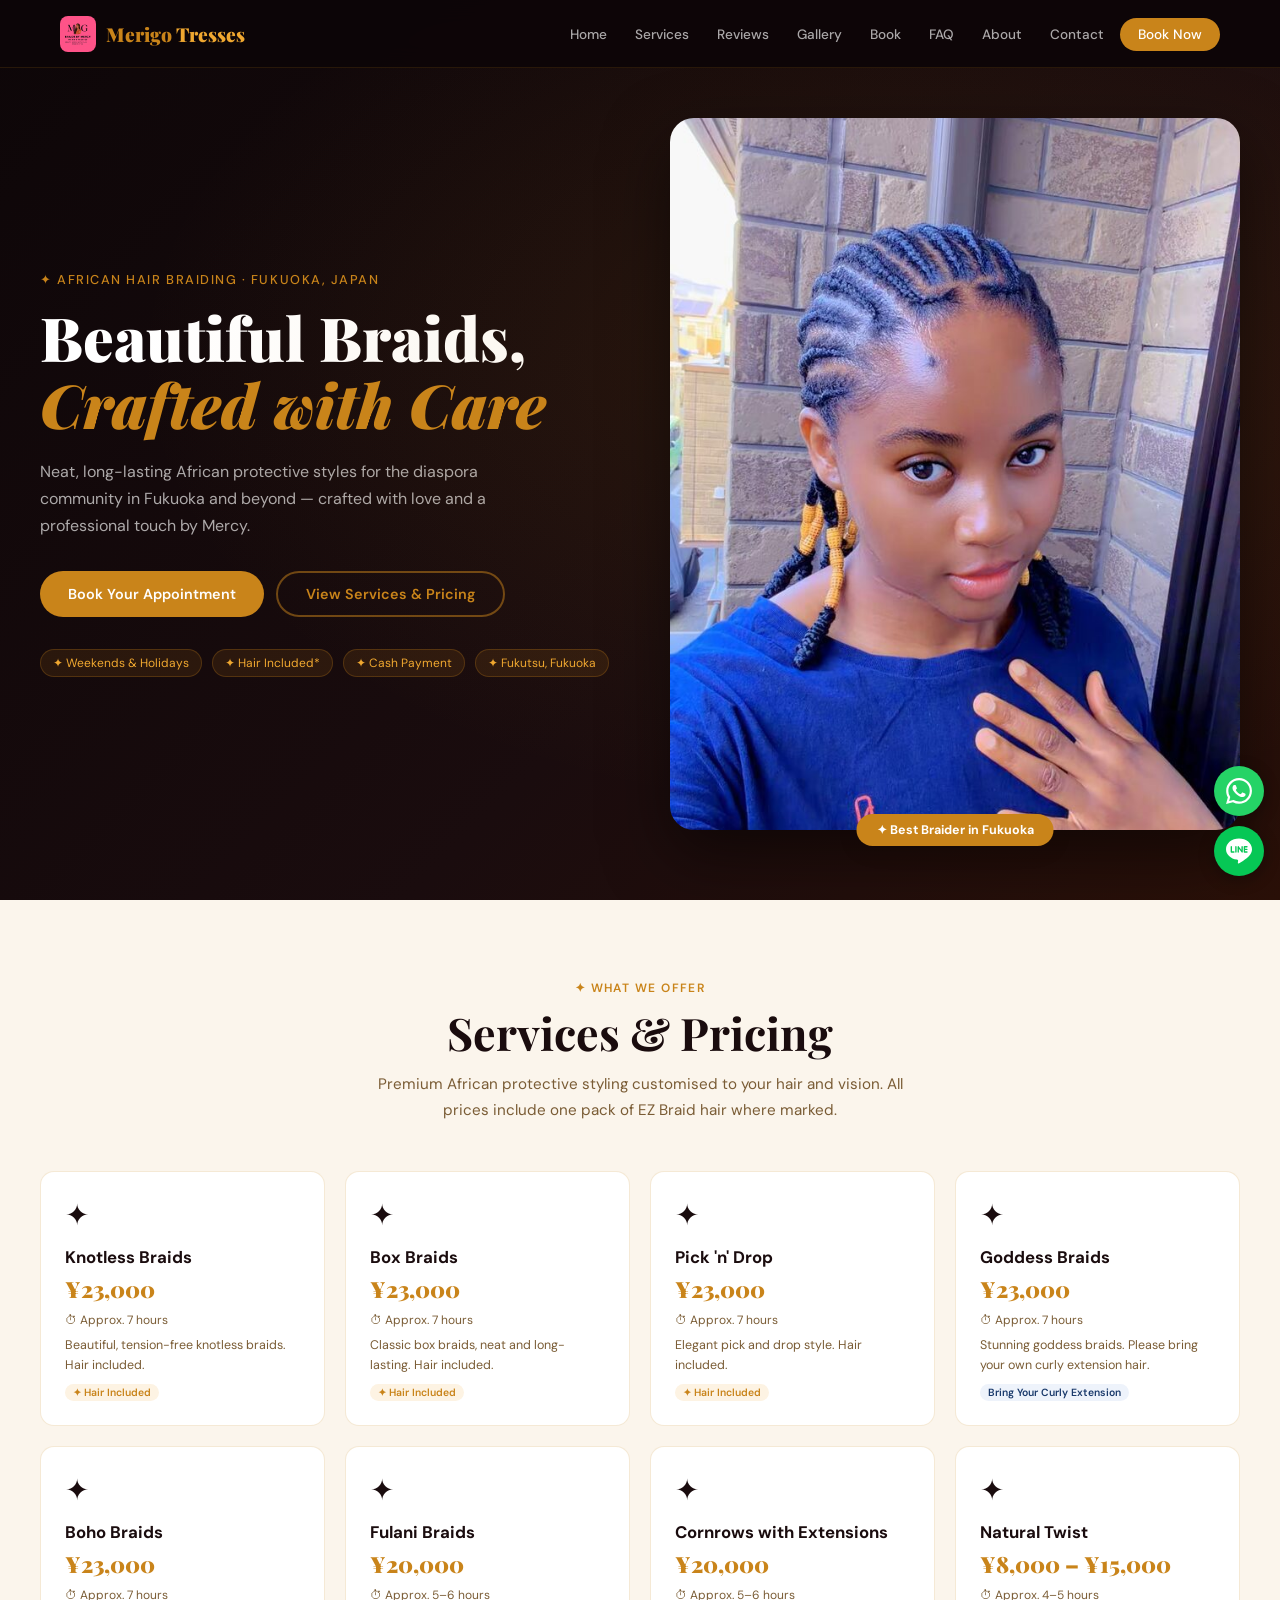
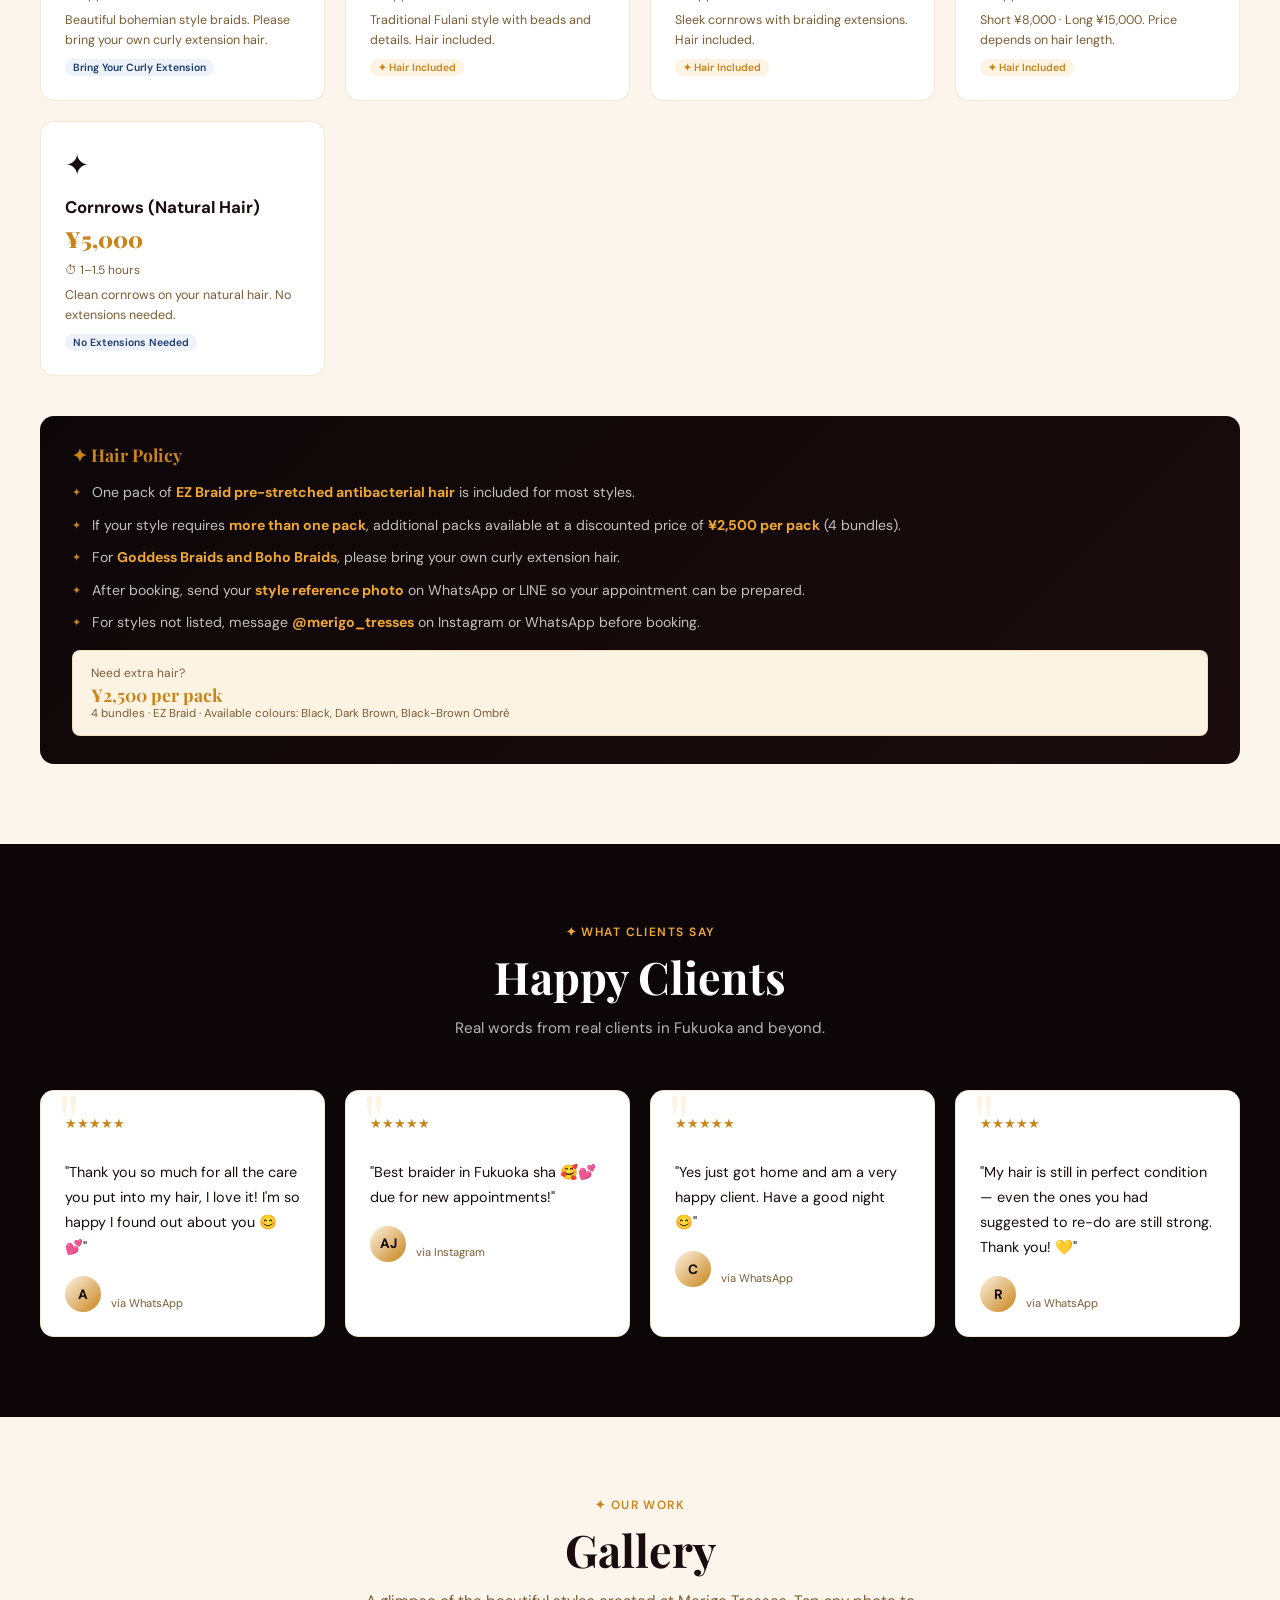
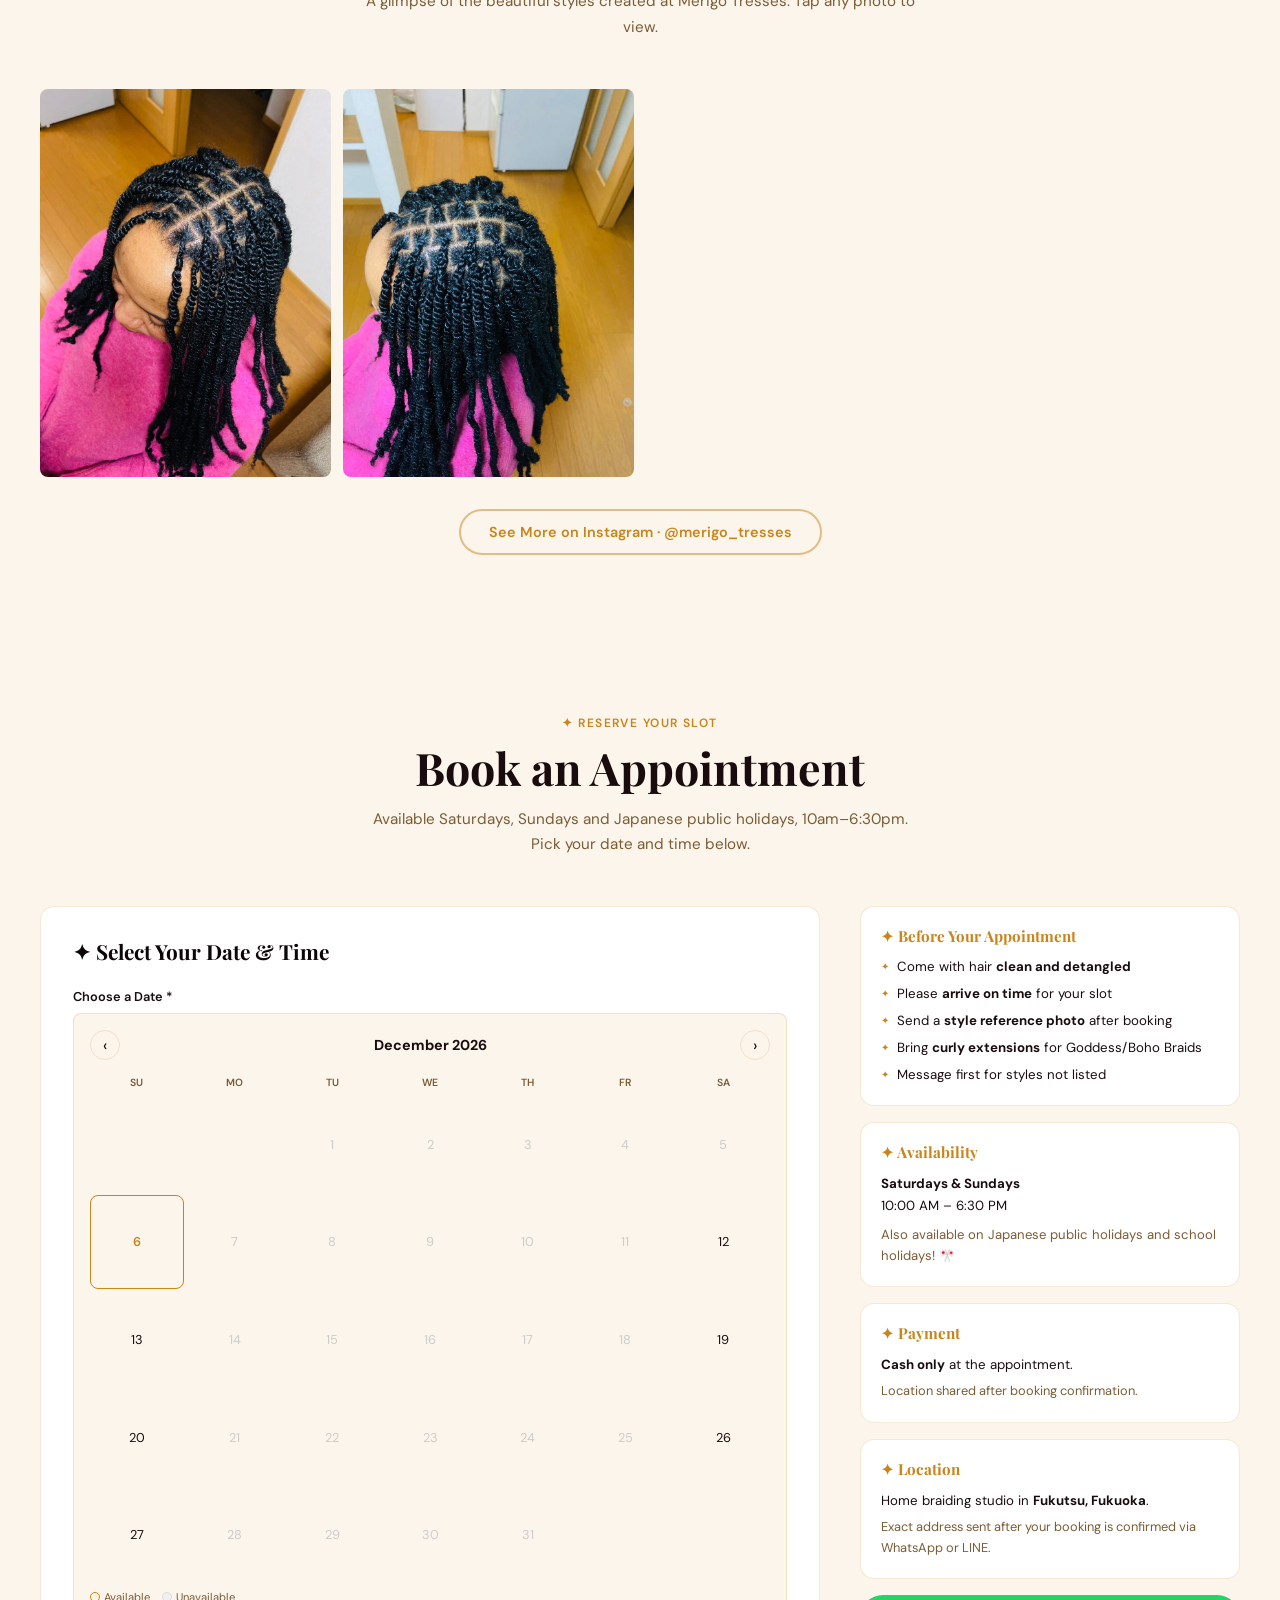
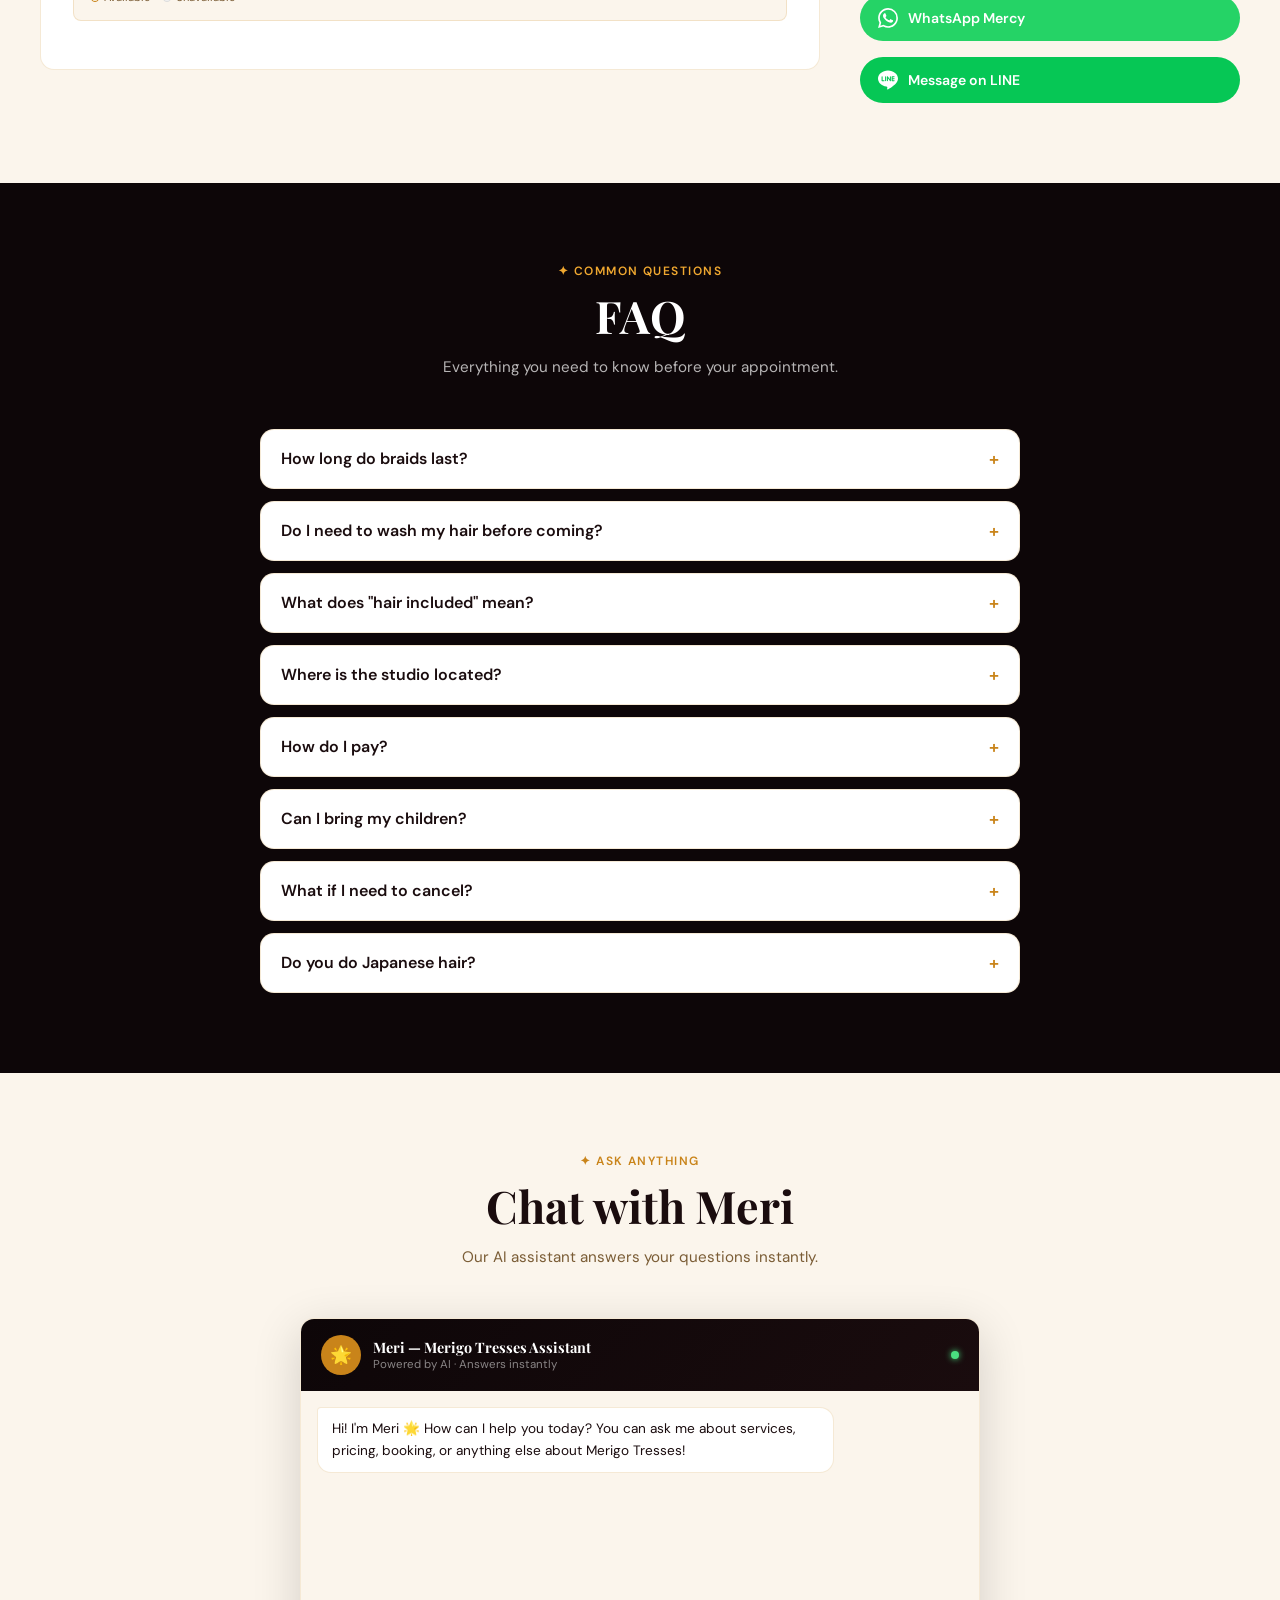
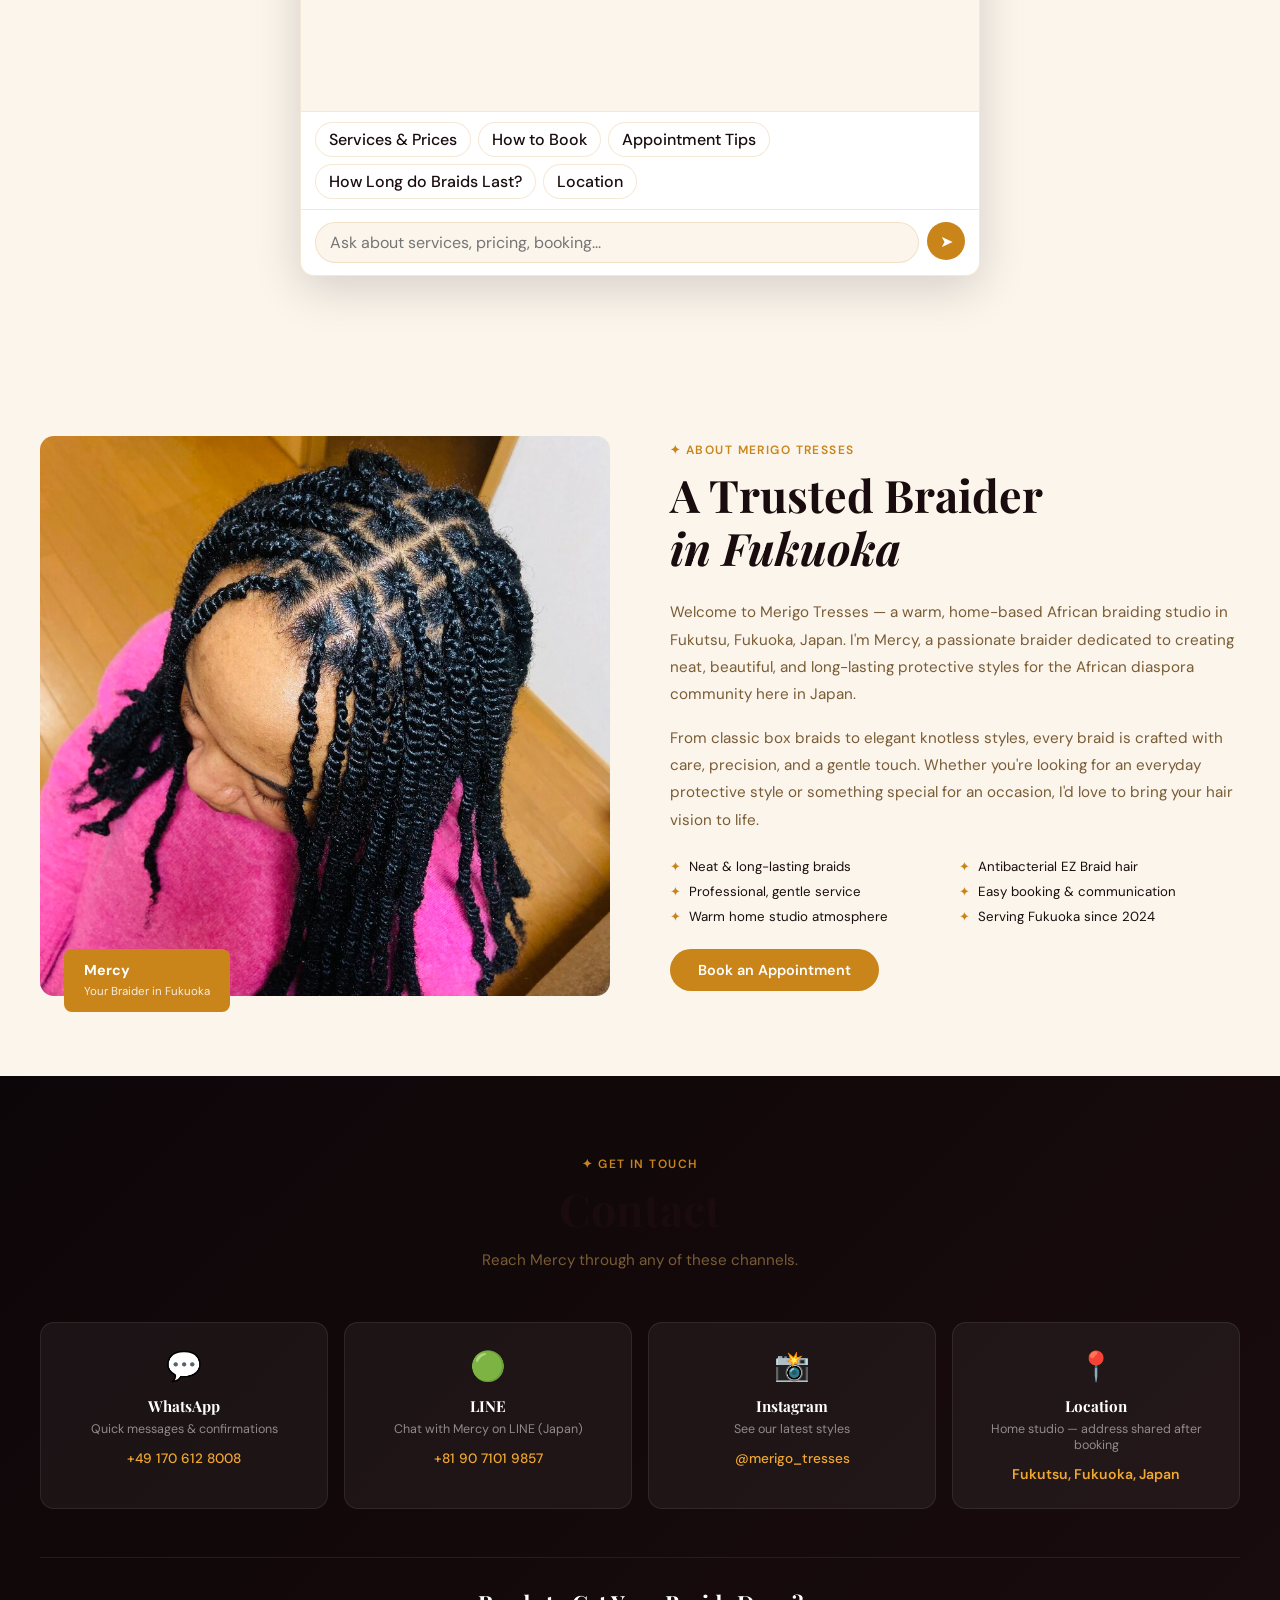
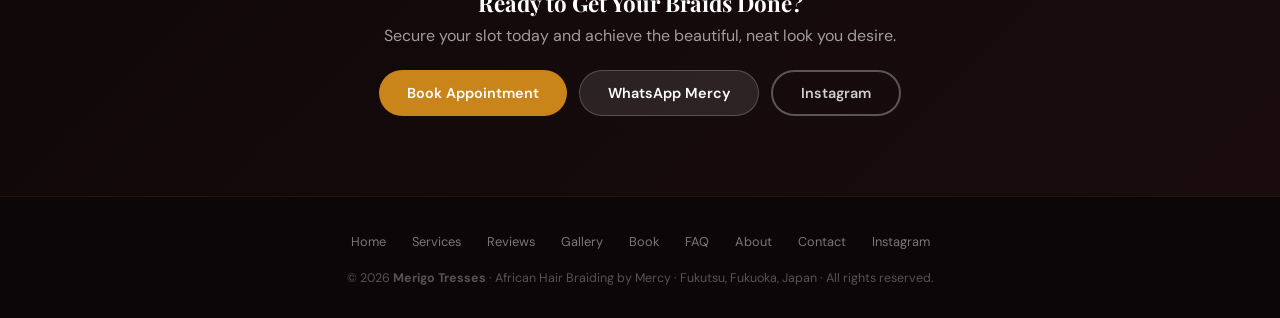
==== index.html @ 7927ff75 "Add files via upload" ====
<!DOCTYPE html>
<html lang="en">
<head>
<meta charset="UTF-8"/>
<meta name="viewport" content="width=device-width, initial-scale=1.0"/>
<title>Merigo Tresses | African Hair Braiding in Fukuoka, Japan</title>

<!-- SEO Meta Tags -->
<meta name="description" content="Professional African hair braiding in Fukuoka, Japan. Knotless braids, box braids, cornrows, Fulani braids and more by Mercy. Serving the African diaspora community in Fukuoka and Fukutsu. Book your appointment today!"/>
<meta name="keywords" content="African hair braiding Fukuoka, knotless braids Japan, box braids Fukuoka, cornrows Japan, African braider Fukuoka, hair braiding Fukuoka Japan, protective styles Japan, braids Fukutsu, African hair salon Fukuoka, Merigo Tresses"/>
<meta name="author" content="Mercy - Merigo Tresses"/>
<meta name="robots" content="index, follow"/>
<meta name="geo.region" content="JP-40"/>
<meta name="geo.placename" content="Fukuoka, Japan"/>

<!-- Open Graph -->
<meta property="og:title" content="Merigo Tresses | African Hair Braiding in Fukuoka, Japan"/>
<meta property="og:description" content="Beautiful, neat and long-lasting African braids by Mercy in Fukuoka, Japan. Knotless braids, box braids, cornrows and more. Book your slot today!"/>
<meta property="og:image" content="images/hero.jpg"/>
<meta property="og:type" content="website"/>
<meta property="og:url" content="https://merigotresses.github.io"/>
<meta property="og:locale" content="en_US"/>

<!-- Twitter Card -->
<meta name="twitter:card" content="summary_large_image"/>
<meta name="twitter:title" content="Merigo Tresses | African Hair Braiding Fukuoka"/>
<meta name="twitter:description" content="Beautiful African braids in Fukuoka, Japan. Book your appointment with Mercy!"/>

<!-- Schema.org Local Business -->
<script type="application/ld+json">
{
  "@context": "https://schema.org",
  "@type": "BeautySalon",
  "name": "Merigo Tresses",
  "description": "Professional African hair braiding studio in Fukuoka, Japan. Specialising in knotless braids, box braids, cornrows, Fulani braids and protective styles.",
  "url": "https://merigotresses.github.io",
  "telephone": "+819071019857",
  "address": {
    "@type": "PostalAddress",
    "addressLocality": "Fukutsu",
    "addressRegion": "Fukuoka",
    "addressCountry": "JP"
  },
  "geo": {
    "@type": "GeoCoordinates",
    "latitude": "33.7654",
    "longitude": "130.4911"
  },
  "openingHoursSpecification": [
    {"@type": "OpeningHoursSpecification","dayOfWeek": ["Saturday","Sunday"],"opens": "10:00","closes": "18:30"}
  ],
  "priceRange": "¥5,000 - ¥23,000",
  "currenciesAccepted": "JPY",
  "paymentAccepted": "Cash",
  "image": "https://merigotresses.github.io/images/hero.jpg",
  "sameAs": ["https://instagram.com/merigo_tresses"]
}
</script>

<link rel="icon" href="data:image/svg+xml,<svg xmlns='http://www.w3.org/2000/svg' viewBox='0 0 100 100'><text y='.9em' font-size='90'>✨</text></svg>"/>
<link href="https://fonts.googleapis.com/css2?family=Playfair+Display:ital,wght@0,700;0,900;1,700&family=DM+Sans:opsz,wght@9..40,300;9..40,400;9..40,500;9..40,600&display=swap" rel="stylesheet"/>

<style>
/* ── TOKENS ── */
:root{
  --gold:#C9841A;--gold-l:#F0A830;--gold-p:#FDF3E3;--gold-d:#8B5A0A;
  --dark:#0D0608;--dark2:#1A0C0E;--cream:#FBF5EC;--white:#fff;
  --text:#1A0C0E;--muted:#7A5C35;--border:rgba(201,132,26,0.18);
  --green:#1E6B45;--red:#7B1818;
  --r:14px;--r-sm:8px;
  --sh:0 4px 24px rgba(12,5,0,0.08);--sh-lg:0 12px 48px rgba(12,5,0,0.16);
  --nav-h:68px;
}
*{box-sizing:border-box;margin:0;padding:0;-webkit-tap-highlight-color:transparent;}
html{scroll-behavior:smooth;font-size:16px;}
body{font-family:'DM Sans',sans-serif;background:var(--cream);color:var(--text);overflow-x:hidden;}
h1,h2,h3,h4{font-family:'Playfair Display',serif;line-height:1.2;}
a{text-decoration:none;color:inherit;}
img{display:block;max-width:100%;}
button,input,select,textarea{font-family:'DM Sans',sans-serif;font-size:16px!important;}
input,select,textarea{font-size:16px!important;}

/* ── NAV ── */
.nav{position:fixed;top:0;left:0;right:0;z-index:900;background:rgba(13,6,8,0.95);backdrop-filter:blur(12px);border-bottom:1px solid rgba(201,132,26,0.15);height:var(--nav-h);transition:all .3s;}
.nav-inner{max-width:1200px;margin:0 auto;padding:0 20px;height:100%;display:flex;align-items:center;gap:20px;}
.nav-logo{display:flex;align-items:center;gap:10px;text-decoration:none;}
.nav-logo-img{width:36px;height:36px;border-radius:8px;object-fit:cover;}
.nav-logo-text{font-family:'Playfair Display',serif;font-size:1.2rem;font-weight:900;color:var(--gold);}
.nav-logo-text span{color:var(--gold-l);}
.nav-links{display:flex;align-items:center;gap:4px;list-style:none;margin-left:auto;}
.nav-links a{color:rgba(255,255,255,.65);font-size:.85rem;font-weight:500;padding:6px 12px;border-radius:50px;transition:all .2s;}
.nav-links a:hover{color:var(--gold);background:rgba(201,132,26,.1);}
.nav-cta{background:var(--gold)!important;color:#fff!important;padding:8px 18px!important;border-radius:50px!important;}
.nav-cta:hover{background:var(--gold-l)!important;}
.nav-toggle{display:none;background:none;border:none;cursor:pointer;padding:4px;flex-direction:column;gap:5px;}
.nav-toggle span{display:block;width:22px;height:2px;background:var(--gold);border-radius:2px;transition:all .3s;}
@media(max-width:768px){
  .nav-toggle{display:flex;}
  .nav-links{display:none;position:fixed;inset:var(--nav-h) 0 0;background:rgba(13,6,8,.98);flex-direction:column;align-items:center;justify-content:center;gap:8px;padding:24px;}
  .nav-links.open{display:flex;}
  .nav-links a{font-size:1rem;padding:10px 24px;}
}

/* ── HERO ── */
.hero{min-height:100vh;background:linear-gradient(135deg,var(--dark) 0%,var(--dark2) 60%,#2a1008 100%);padding:calc(var(--nav-h) + 40px) 20px 60px;display:flex;align-items:center;position:relative;overflow:hidden;}
.hero::before{content:'';position:absolute;inset:0;background:radial-gradient(ellipse at 70% 40%,rgba(201,132,26,.12),transparent 60%);}
.hero-inner{max-width:1200px;margin:0 auto;width:100%;display:grid;grid-template-columns:1fr 1fr;gap:60px;align-items:center;}
.hero-tag{font-size:.8rem;color:var(--gold);letter-spacing:.12em;text-transform:uppercase;margin-bottom:16px;font-weight:500;}
.hero-title{font-size:clamp(2.4rem,5vw,3.8rem);font-weight:900;color:#fff;line-height:1.1;margin-bottom:20px;}
.hero-title em{color:var(--gold);font-style:italic;}
.hero-sub{font-size:1rem;color:rgba(255,255,255,.65);line-height:1.7;margin-bottom:32px;max-width:480px;}
.hero-btns{display:flex;gap:12px;flex-wrap:wrap;margin-bottom:32px;}
.btn{display:inline-flex;align-items:center;justify-content:center;padding:12px 28px;border-radius:50px;font-weight:600;font-size:.9rem;transition:all .2s;cursor:pointer;border:none;white-space:nowrap;}
.btn-primary{background:var(--gold);color:#fff;}
.btn-primary:hover{background:var(--gold-l);transform:translateY(-1px);box-shadow:0 8px 24px rgba(201,132,26,.35);}
.btn-outline{background:transparent;color:var(--gold);border:2px solid rgba(201,132,26,.5);}
.btn-outline:hover{border-color:var(--gold);background:rgba(201,132,26,.08);}
.btn-light{background:rgba(255,255,255,.1);color:#fff;border:1px solid rgba(255,255,255,.2);}
.btn-light:hover{background:rgba(255,255,255,.18);}
.hero-badges{display:flex;flex-wrap:wrap;gap:10px;}
.hero-badges span{background:rgba(201,132,26,.12);border:1px solid rgba(201,132,26,.25);color:var(--gold-l);font-size:.75rem;padding:5px 12px;border-radius:50px;}
.hero-img-wrap{position:relative;}
.hero-img-frame{border-radius:24px;overflow:hidden;aspect-ratio:4/5;box-shadow:0 24px 64px rgba(0,0,0,.5);}
.hero-img-frame img{width:100%;height:100%;object-fit:cover;}
.hero-badge{position:absolute;bottom:-16px;left:50%;transform:translateX(-50%);background:var(--gold);color:#fff;font-size:.78rem;font-weight:700;padding:8px 20px;border-radius:50px;white-space:nowrap;box-shadow:var(--sh);}
@media(max-width:768px){
  .hero-inner{grid-template-columns:1fr;gap:32px;}
  .hero-img-wrap{order:-1;}
  .hero-img-frame{aspect-ratio:3/2;max-height:280px;}
  .hero-badge{font-size:.7rem;padding:6px 14px;}
}

/* ── SECTIONS ── */
.section{padding:80px 20px;}
.section-dark{background:var(--dark);color:#fff;}
.section-dark .section-tag{color:var(--gold-l);}
.section-dark h2{color:#fff;}
.section-dark p{color:rgba(255,255,255,.7);}
.container{max-width:1200px;margin:0 auto;}
.section-header{text-align:center;margin-bottom:48px;}
.section-tag{font-size:.75rem;color:var(--gold);letter-spacing:.12em;text-transform:uppercase;font-weight:600;margin-bottom:10px;display:block;}
.section-header h2{font-size:clamp(1.8rem,3.5vw,2.8rem);margin-bottom:12px;}
.section-sub{color:var(--muted);font-size:.95rem;line-height:1.7;max-width:560px;margin:0 auto;}

/* ── SERVICES ── */
.services-grid{display:grid;grid-template-columns:repeat(auto-fill,minmax(280px,1fr));gap:20px;margin-bottom:40px;}
.service-card{background:var(--white);border:1px solid var(--border);border-radius:var(--r);padding:24px;transition:all .25s;position:relative;overflow:hidden;}
.service-card::before{content:'';position:absolute;top:0;left:0;right:0;height:3px;background:var(--gold);transform:scaleX(0);transition:transform .3s;transform-origin:left;}
.service-card:hover{transform:translateY(-4px);box-shadow:var(--sh-lg);border-color:var(--gold);}
.service-card:hover::before{transform:scaleX(1);}
.service-icon{font-size:1.8rem;margin-bottom:12px;}
.service-name{font-size:1.05rem;font-weight:700;margin-bottom:6px;}
.service-price{font-size:1.4rem;font-weight:900;color:var(--gold);font-family:'Playfair Display',serif;margin-bottom:8px;}
.service-duration{font-size:.75rem;color:var(--muted);display:flex;align-items:center;gap:5px;margin-bottom:8px;}
.service-includes{font-size:.78rem;color:var(--muted);line-height:1.6;}
.service-badge{display:inline-block;font-size:.65rem;padding:2px 8px;border-radius:50px;font-weight:600;margin-top:8px;}
.badge-included{background:var(--gold-p);color:var(--gold);}
.badge-own{background:#EEF3FB;color:#1A3A6B;}
.hair-policy{background:linear-gradient(135deg,var(--dark),var(--dark2));border-radius:var(--r);padding:28px 32px;color:#fff;}
.hair-policy h3{color:var(--gold);font-size:1.1rem;margin-bottom:16px;}
.hair-policy ul{list-style:none;display:flex;flex-direction:column;gap:10px;}
.hair-policy li{padding-left:20px;position:relative;font-size:.88rem;color:rgba(255,255,255,.75);line-height:1.6;}
.hair-policy li::before{content:'✦';position:absolute;left:0;color:var(--gold);font-size:.7rem;top:3px;}
.hair-policy strong{color:var(--gold-l);}
.extra-hair{background:var(--gold-p);border:1px solid var(--border);border-radius:var(--r-sm);padding:14px 18px;margin-top:16px;display:flex;align-items:center;gap:12px;}
.extra-hair-price{font-size:1.1rem;font-weight:700;color:var(--gold);font-family:'Playfair Display',serif;}

/* ── TESTIMONIALS ── */
.testimonials-grid{display:grid;grid-template-columns:repeat(auto-fill,minmax(260px,1fr));gap:20px;}
.testimonial-card{background:var(--white);border:1px solid var(--border);border-radius:var(--r);padding:24px;position:relative;}
.testimonial-card::before{content:'"';font-family:'Playfair Display',serif;font-size:5rem;color:var(--gold-p);position:absolute;top:-10px;left:16px;line-height:1;}
.testimonial-text{font-size:.9rem;line-height:1.75;color:var(--text);position:relative;z-index:1;margin-bottom:16px;padding-top:24px;}
.testimonial-author{display:flex;align-items:center;gap:10px;}
.testimonial-avatar{width:36px;height:36px;border-radius:50%;background:linear-gradient(135deg,var(--gold-p),var(--gold));display:flex;align-items:center;justify-content:center;font-size:.85rem;font-weight:700;color:var(--dark);flex-shrink:0;}
.testimonial-name{font-size:.82rem;font-weight:600;}
.testimonial-via{font-size:.7rem;color:var(--muted);}
.stars{color:var(--gold);font-size:.8rem;margin-bottom:4px;}

/* ── GALLERY ── */
.gallery-grid{display:grid;grid-template-columns:repeat(4,1fr);gap:12px;margin-bottom:32px;}
.gallery-item{border-radius:var(--r-sm);overflow:hidden;cursor:pointer;aspect-ratio:3/4;position:relative;}
.gallery-item img{width:100%;height:100%;object-fit:cover;transition:transform .4s;}
.gallery-item:hover img{transform:scale(1.06);}
.gallery-item-overlay{position:absolute;inset:0;background:linear-gradient(to top,rgba(13,6,8,.7),transparent);opacity:0;transition:opacity .3s;display:flex;align-items:flex-end;padding:12px;}
.gallery-item:hover .gallery-item-overlay{opacity:1;}
@media(max-width:640px){.gallery-grid{grid-template-columns:repeat(2,1fr);}}

/* ── LIGHTBOX ── */
.lightbox{display:none;position:fixed;inset:0;background:rgba(0,0,0,.95);z-index:2000;align-items:center;justify-content:center;}
.lightbox.open{display:flex;}
.lightbox img{max-width:90vw;max-height:90vh;object-fit:contain;border-radius:var(--r);}
.lb-close,.lb-prev,.lb-next{position:absolute;background:rgba(255,255,255,.1);border:none;color:#fff;cursor:pointer;border-radius:50%;width:44px;height:44px;display:flex;align-items:center;justify-content:center;font-size:1.2rem;transition:background .2s;}
.lb-close:hover,.lb-prev:hover,.lb-next:hover{background:rgba(201,132,26,.5);}
.lb-close{top:20px;right:20px;}
.lb-prev{left:20px;top:50%;transform:translateY(-50%);}
.lb-next{right:20px;top:50%;transform:translateY(-50%);}

/* ── BOOKING ── */
.book-section{background:var(--cream);}
.book-wrap{display:grid;grid-template-columns:1fr 380px;gap:40px;align-items:start;}
@media(max-width:900px){.book-wrap{grid-template-columns:1fr;}}
.book-form{background:var(--white);border:1px solid var(--border);border-radius:var(--r);padding:32px;}
.book-form h3{font-size:1.3rem;margin-bottom:24px;color:var(--dark);}
.form-row{display:grid;grid-template-columns:1fr 1fr;gap:16px;margin-bottom:0;}
@media(max-width:560px){.form-row{grid-template-columns:1fr;}}
.form-group{margin-bottom:16px;display:flex;flex-direction:column;gap:5px;}
.form-group label{font-size:.8rem;font-weight:600;color:var(--text);}
.form-group input,.form-group select,.form-group textarea{padding:11px 14px;border:1.5px solid var(--border);border-radius:var(--r-sm);background:var(--cream);color:var(--text);outline:none;transition:border-color .2s;width:100%;}
.form-group input:focus,.form-group select:focus,.form-group textarea:focus{border-color:var(--gold);background:var(--white);}
.form-group textarea{resize:vertical;min-height:80px;}
.form-group.full{grid-column:span 2;}
@media(max-width:560px){.form-group.full{grid-column:span 1;}}

/* CALENDAR */
.calendar-section{margin-bottom:16px;}
.calendar-section label{font-size:.8rem;font-weight:600;color:var(--text);display:block;margin-bottom:8px;}
.calendar-nav{display:flex;align-items:center;justify-content:space-between;margin-bottom:12px;}
.cal-month{font-size:.9rem;font-weight:700;}
.cal-nav-btn{background:none;border:1.5px solid var(--border);border-radius:50%;width:30px;height:30px;cursor:pointer;display:flex;align-items:center;justify-content:center;font-size:.9rem;transition:all .15s;}
.cal-nav-btn:hover{border-color:var(--gold);color:var(--gold);}
.calendar-grid{display:grid;grid-template-columns:repeat(7,1fr);gap:4px;margin-bottom:8px;}
.cal-day-name{text-align:center;font-size:.65rem;font-weight:600;color:var(--muted);padding:4px 0;text-transform:uppercase;}
.cal-day{aspect-ratio:1;border-radius:var(--r-sm);display:flex;align-items:center;justify-content:center;font-size:.8rem;cursor:pointer;border:1.5px solid transparent;transition:all .15s;background:transparent;}
.cal-day:hover:not(.cal-disabled):not(.cal-empty){border-color:var(--gold);background:var(--gold-p);}
.cal-day.cal-available{color:var(--text);}
.cal-day.cal-selected{background:var(--gold)!important;color:#fff!important;border-color:var(--gold)!important;font-weight:700;}
.cal-day.cal-disabled{color:#ccc;cursor:not-allowed;background:transparent;}
.cal-day.cal-empty{cursor:default;}
.cal-day.cal-booked{background:#f0f0f0;color:#aaa;cursor:not-allowed;position:relative;}
.cal-day.cal-today{border-color:var(--gold);color:var(--gold);font-weight:600;}
.cal-legend{display:flex;gap:12px;flex-wrap:wrap;font-size:.7rem;color:var(--muted);}
.cal-legend span{display:flex;align-items:center;gap:4px;}
.cal-dot{width:10px;height:10px;border-radius:50%;}
.cal-dot-avail{background:var(--gold-p);border:1px solid var(--gold);}
.cal-dot-booked{background:#f0f0f0;border:1px solid #ddd;}

/* TIME SLOTS */
.time-slots{margin-bottom:16px;}
.time-slots label{font-size:.8rem;font-weight:600;color:var(--text);display:block;margin-bottom:8px;}
.slots-grid{display:grid;grid-template-columns:repeat(4,1fr);gap:8px;}
@media(max-width:400px){.slots-grid{grid-template-columns:repeat(3,1fr);}}
.slot-btn{padding:8px 4px;border-radius:var(--r-sm);border:1.5px solid var(--border);background:var(--white);font-size:.78rem;font-weight:500;cursor:pointer;transition:all .15s;text-align:center;}
.slot-btn:hover:not(.slot-taken){border-color:var(--gold);background:var(--gold-p);}
.slot-btn.slot-selected{background:var(--gold);color:#fff;border-color:var(--gold);}
.slot-btn.slot-taken{background:#f5f5f5;color:#bbb;cursor:not-allowed;border-color:#eee;}
.no-slots{font-size:.82rem;color:var(--muted);padding:12px;text-align:center;background:var(--cream);border-radius:var(--r-sm);}

/* CANCELLATION POLICY */
.cancel-policy{background:linear-gradient(135deg,#FFF8EE,var(--gold-p));border:1px solid rgba(201,132,26,.3);border-radius:var(--r-sm);padding:14px 16px;margin-bottom:16px;}
.cancel-policy h4{font-size:.82rem;font-weight:700;color:var(--gold-d);margin-bottom:8px;}
.cancel-policy ul{list-style:none;display:flex;flex-direction:column;gap:5px;}
.cancel-policy li{font-size:.78rem;color:var(--text);padding-left:16px;position:relative;}
.cancel-policy li::before{content:'✦';position:absolute;left:0;color:var(--gold);font-size:.6rem;top:2px;}
.policy-agree{display:flex;align-items:flex-start;gap:10px;margin-top:10px;}
.policy-agree input[type=checkbox]{width:18px!important;height:18px;flex-shrink:0;margin-top:2px;accent-color:var(--gold);}
.policy-agree label{font-size:.78rem;color:var(--text);line-height:1.5;cursor:pointer;}

.btn-submit{width:100%;padding:14px;background:var(--gold);color:#fff;border:none;border-radius:50px;font-weight:700;font-size:1rem;cursor:pointer;transition:all .2s;margin-top:4px;}
.btn-submit:hover{background:var(--gold-l);transform:translateY(-1px);}
.btn-submit:disabled{opacity:.5;cursor:not-allowed;transform:none;}

.form-success{display:none;text-align:center;padding:32px 20px;}
.form-success.show{display:block;}
.success-icon{font-size:2.5rem;display:block;margin-bottom:12px;}
.form-success h3{font-size:1.2rem;color:var(--green);margin-bottom:8px;}
.form-success p{font-size:.88rem;color:var(--muted);line-height:1.6;}
.form-success .wa-confirm{display:inline-flex;align-items:center;gap:8px;margin-top:16px;padding:12px 24px;background:#25D366;color:#fff;border-radius:50px;font-weight:600;font-size:.88rem;}

.book-info{display:flex;flex-direction:column;gap:16px;}
.book-info-card{background:var(--white);border:1px solid var(--border);border-radius:var(--r);padding:20px;}
.book-info-card h3{font-size:.95rem;color:var(--gold);margin-bottom:12px;}
.book-info-card ul{list-style:none;display:flex;flex-direction:column;gap:7px;}
.book-info-card li{font-size:.83rem;color:var(--text);padding-left:16px;position:relative;line-height:1.5;}
.book-info-card li::before{content:'✦';position:absolute;left:0;color:var(--gold);font-size:.6rem;top:3px;}
.book-info-card p{font-size:.83rem;color:var(--text);line-height:1.6;}
.contact-quick{display:flex;align-items:center;gap:10px;padding:13px 18px;border-radius:50px;font-weight:600;font-size:.88rem;transition:all .2s;}
.contact-quick.whatsapp{background:#25D366;color:#fff;}
.contact-quick.whatsapp:hover{background:#1da851;}
.contact-quick.line-btn{background:#06C755;color:#fff;}
.contact-quick.line-btn:hover{background:#05a847;}
.contact-quick svg{width:20px;height:20px;flex-shrink:0;}

/* ── FAQ ── */
.faq-list{max-width:760px;margin:0 auto;display:flex;flex-direction:column;gap:12px;}
.faq-item{background:var(--white);border:1px solid var(--border);border-radius:var(--r);}
.faq-q{width:100%;padding:18px 20px;background:none;border:none;text-align:left;cursor:pointer;display:flex;align-items:center;justify-content:space-between;font-family:'DM Sans',sans-serif;font-size:.92rem;font-weight:600;color:var(--text);gap:12px;}
.faq-q:hover{color:var(--gold);}
.faq-icon{color:var(--gold);font-size:1.1rem;flex-shrink:0;transition:transform .25s;}
.faq-item.open .faq-icon{transform:rotate(45deg);}
.faq-a{display:none;padding:0 20px 18px;font-size:.85rem;color:var(--muted);line-height:1.75;}
.faq-item.open .faq-a{display:block;}

/* ── AI CHAT ── */
.chat-container{max-width:680px;margin:0 auto;background:var(--white);border:1px solid var(--border);border-radius:var(--r);overflow:hidden;box-shadow:var(--sh-lg);}
.chat-header{background:linear-gradient(135deg,var(--dark),var(--dark2));padding:16px 20px;display:flex;align-items:center;gap:12px;}
.chat-avatar{width:40px;height:40px;border-radius:50%;background:var(--gold);display:flex;align-items:center;justify-content:center;font-size:1.1rem;}
.chat-header-info h4{color:#fff;font-size:.9rem;margin-bottom:1px;font-family:'Playfair Display',serif;}
.chat-header-info p{color:rgba(255,255,255,.5);font-size:.72rem;}
.chat-online{width:8px;height:8px;border-radius:50%;background:#4ade80;margin-left:auto;box-shadow:0 0 6px #4ade80;}
.chat-messages{height:320px;overflow-y:auto;padding:16px;display:flex;flex-direction:column;gap:10px;background:var(--cream);}
.msg{max-width:80%;padding:10px 14px;border-radius:14px;font-size:.85rem;line-height:1.6;animation:msgIn .2s ease;}
@keyframes msgIn{from{opacity:0;transform:translateY(4px)}to{opacity:1;transform:translateY(0)}}
.msg-bot{background:var(--white);border:1px solid var(--border);color:var(--text);align-self:flex-start;border-radius:4px 14px 14px 14px;}
.msg-user{background:var(--gold);color:#fff;align-self:flex-end;border-radius:14px 14px 4px 14px;}
.typing-dots{display:flex;gap:4px;padding:4px 0;}
.typing-dots span{width:6px;height:6px;border-radius:50%;background:var(--muted);animation:bounce .9s infinite;}
.typing-dots span:nth-child(2){animation-delay:.2s;}
.typing-dots span:nth-child(3){animation-delay:.4s;}
@keyframes bounce{0%,80%,100%{transform:translateY(0)}40%{transform:translateY(-6px)}}
.chat-quick-btns{padding:10px 14px;display:flex;gap:7px;flex-wrap:wrap;border-top:1px solid var(--border);}
.quick-btn{padding:6px 13px;border-radius:50px;border:1.5px solid var(--border);background:var(--white);font-size:.75rem;font-weight:500;cursor:pointer;color:var(--text);transition:all .15s;}
.quick-btn:hover{border-color:var(--gold);color:var(--gold);}
.chat-input-area{display:flex;padding:12px 14px;border-top:1px solid var(--border);gap:8px;}
.chat-input{flex:1;padding:9px 14px;border:1.5px solid var(--border);border-radius:50px;outline:none;font-size:.88rem;background:var(--cream);}
.chat-input:focus{border-color:var(--gold);}
.chat-send{width:38px;height:38px;border-radius:50%;background:var(--gold);border:none;color:#fff;cursor:pointer;display:flex;align-items:center;justify-content:center;flex-shrink:0;}

/* ── ABOUT ── */
.about-inner{display:grid;grid-template-columns:1fr 1fr;gap:60px;align-items:center;}
@media(max-width:768px){.about-inner{grid-template-columns:1fr;}}
.about-img-wrap{position:relative;}
.about-img-wrap img{border-radius:var(--r);width:100%;object-fit:cover;max-height:560px;}
.about-img-badge{position:absolute;bottom:-16px;left:24px;background:var(--gold);color:#fff;padding:12px 20px;border-radius:var(--r-sm);}
.about-img-badge strong{display:block;font-size:.9rem;}
.about-img-badge span{font-size:.72rem;opacity:.85;}
.about-text{color:var(--muted);line-height:1.8;margin-bottom:16px;font-size:.95rem;}
.about-values{display:grid;grid-template-columns:1fr 1fr;gap:8px;margin:24px 0;}
.about-value{display:flex;align-items:center;gap:8px;font-size:.83rem;color:var(--text);}
.about-value-icon{color:var(--gold);flex-shrink:0;}

/* ── CONTACT ── */
.contact-section{background:linear-gradient(135deg,var(--dark),var(--dark2));}
.contact-grid{display:grid;grid-template-columns:repeat(4,1fr);gap:16px;margin-bottom:48px;}
@media(max-width:768px){.contact-grid{grid-template-columns:1fr 1fr;}}
@media(max-width:480px){.contact-grid{grid-template-columns:1fr;}}
.contact-card{background:rgba(255,255,255,.05);border:1px solid rgba(255,255,255,.08);border-radius:var(--r);padding:24px;text-align:center;transition:all .25s;}
.contact-card:hover{background:rgba(255,255,255,.08);border-color:rgba(201,132,26,.3);}
.contact-card-icon{font-size:1.8rem;margin-bottom:12px;}
.contact-card h3{color:#fff;font-size:.95rem;margin-bottom:6px;}
.contact-card p{color:rgba(255,255,255,.5);font-size:.78rem;margin-bottom:10px;}
.contact-card a{color:var(--gold-l);font-size:.85rem;font-weight:500;}
.contact-card a:hover{color:var(--gold);}
.contact-bottom{text-align:center;padding-top:32px;border-top:1px solid rgba(255,255,255,.08);}
.contact-bottom h3{color:#fff;font-size:1.4rem;margin-bottom:8px;}
.contact-bottom p{color:rgba(255,255,255,.6);margin-bottom:24px;}
.contact-bottom-btns{display:flex;gap:12px;justify-content:center;flex-wrap:wrap;}

/* ── FOOTER ── */
footer{background:var(--dark);padding:32px 20px;text-align:center;border-top:1px solid rgba(201,132,26,.12);}
.footer-links{display:flex;gap:6px;flex-wrap:wrap;justify-content:center;margin-bottom:16px;}
.footer-links a{color:rgba(255,255,255,.45);font-size:.8rem;padding:4px 10px;border-radius:50px;transition:color .2s;}
.footer-links a:hover{color:var(--gold);}
footer p{color:rgba(255,255,255,.3);font-size:.78rem;}

/* ── FLOATING BTNS ── */
.float-btns{position:fixed;bottom:24px;right:16px;display:flex;flex-direction:column;gap:10px;z-index:800;}
.float-btn{width:50px;height:50px;border-radius:50%;display:flex;align-items:center;justify-content:center;box-shadow:0 4px 16px rgba(0,0,0,.3);transition:transform .2s;}
.float-btn:hover{transform:scale(1.1);}
.float-wa{background:#25D366;}
.float-line{background:#06C755;}

/* ── ADMIN ── */
/* ── ADMIN STYLES MOVED TO admin.html ── */

/* ── RESPONSIVE ── */
@media(max-width:480px){
  .section{padding:56px 16px;}
  .services-grid{grid-template-columns:1fr;}
  .testimonials-grid{grid-template-columns:1fr;}
  .about-values{grid-template-columns:1fr;}
  .book-form{padding:20px;}
  .slots-grid{grid-template-columns:repeat(3,1fr);}
}
</style>
</head>
<body>

<!-- NAV -->
<nav class="nav" id="navbar">
  <div class="nav-inner">
    <a href="#home" class="nav-logo">
      <img src="images/logo.png" alt="Merigo Tresses" class="nav-logo-img" onerror="this.style.display='none'"/>
      <span class="nav-logo-text">Merigo <span>Tresses</span></span>
    </a>
    <button class="nav-toggle" id="navToggle" aria-label="Toggle menu">
      <span></span><span></span><span></span>
    </button>
    <ul class="nav-links" id="navLinks">
      <li><a href="#home">Home</a></li>
      <li><a href="#services">Services</a></li>
      <li><a href="#testimonials">Reviews</a></li>
      <li><a href="#gallery">Gallery</a></li>
      <li><a href="#book">Book</a></li>
      <li><a href="#faq">FAQ</a></li>
      <li><a href="#about">About</a></li>
      <li><a href="#contact">Contact</a></li>
      <li><a href="#book" class="nav-cta">Book Now</a></li>
    </ul>
  </div>
</nav>

<!-- HERO -->
<section class="hero" id="home">
  <div class="hero-inner">
    <div class="hero-content">
      <p class="hero-tag">✦ African Hair Braiding · Fukuoka, Japan</p>
      <h1 class="hero-title">Beautiful Braids,<br/><em>Crafted with Care</em></h1>
      <p class="hero-sub">Neat, long-lasting African protective styles for the diaspora community in Fukuoka and beyond — crafted with love and a professional touch by Mercy.</p>
      <div class="hero-btns">
        <a href="#book" class="btn btn-primary">Book Your Appointment</a>
        <a href="#services" class="btn btn-outline">View Services & Pricing</a>
      </div>
      <div class="hero-badges">
        <span>✦ Weekends & Holidays</span>
        <span>✦ Hair Included*</span>
        <span>✦ Cash Payment</span>
        <span>✦ Fukutsu, Fukuoka</span>
      </div>
    </div>
    <div class="hero-img-wrap">
      <div class="hero-img-frame">
        <img src="images/hero.jpg" alt="Beautiful African braids by Mercy at Merigo Tresses Fukuoka Japan"
             onerror="this.src='https://placehold.co/480x580/C9841A/fff?text=Merigo+Tresses'"/>
      </div>
      <div class="hero-badge">✦ Best Braider in Fukuoka</div>
    </div>
  </div>
</section>

<!-- SERVICES -->
<section class="section" id="services">
  <div class="container">
    <div class="section-header">
      <span class="section-tag">✦ What We Offer</span>
      <h2>Services & Pricing</h2>
      <p class="section-sub">Premium African protective styling customised to your hair and vision. All prices include one pack of EZ Braid hair where marked.</p>
    </div>
    <div class="services-grid">

      <div class="service-card">
        <div class="service-icon">✦</div>
        <div class="service-name">Knotless Braids</div>
        <div class="service-price">¥23,000</div>
        <div class="service-duration">⏱ Approx. 7 hours</div>
        <div class="service-includes">Beautiful, tension-free knotless braids. Hair included.</div>
        <span class="service-badge badge-included">✦ Hair Included</span>
      </div>

      <div class="service-card">
        <div class="service-icon">✦</div>
        <div class="service-name">Box Braids</div>
        <div class="service-price">¥23,000</div>
        <div class="service-duration">⏱ Approx. 7 hours</div>
        <div class="service-includes">Classic box braids, neat and long-lasting. Hair included.</div>
        <span class="service-badge badge-included">✦ Hair Included</span>
      </div>

      <div class="service-card">
        <div class="service-icon">✦</div>
        <div class="service-name">Pick 'n' Drop</div>
        <div class="service-price">¥23,000</div>
        <div class="service-duration">⏱ Approx. 7 hours</div>
        <div class="service-includes">Elegant pick and drop style. Hair included.</div>
        <span class="service-badge badge-included">✦ Hair Included</span>
      </div>

      <div class="service-card">
        <div class="service-icon">✦</div>
        <div class="service-name">Goddess Braids</div>
        <div class="service-price">¥23,000</div>
        <div class="service-duration">⏱ Approx. 7 hours</div>
        <div class="service-includes">Stunning goddess braids. Please bring your own curly extension hair.</div>
        <span class="service-badge badge-own">Bring Your Curly Extension</span>
      </div>

      <div class="service-card">
        <div class="service-icon">✦</div>
        <div class="service-name">Boho Braids</div>
        <div class="service-price">¥23,000</div>
        <div class="service-duration">⏱ Approx. 7 hours</div>
        <div class="service-includes">Beautiful bohemian style braids. Please bring your own curly extension hair.</div>
        <span class="service-badge badge-own">Bring Your Curly Extension</span>
      </div>

      <div class="service-card">
        <div class="service-icon">✦</div>
        <div class="service-name">Fulani Braids</div>
        <div class="service-price">¥20,000</div>
        <div class="service-duration">⏱ Approx. 5–6 hours</div>
        <div class="service-includes">Traditional Fulani style with beads and details. Hair included.</div>
        <span class="service-badge badge-included">✦ Hair Included</span>
      </div>

      <div class="service-card">
        <div class="service-icon">✦</div>
        <div class="service-name">Cornrows with Extensions</div>
        <div class="service-price">¥20,000</div>
        <div class="service-duration">⏱ Approx. 5–6 hours</div>
        <div class="service-includes">Sleek cornrows with braiding extensions. Hair included.</div>
        <span class="service-badge badge-included">✦ Hair Included</span>
      </div>

      <div class="service-card">
        <div class="service-icon">✦</div>
        <div class="service-name">Natural Twist</div>
        <div class="service-price">¥8,000 – ¥15,000</div>
        <div class="service-duration">⏱ Approx. 4–5 hours</div>
        <div class="service-includes">Short ¥8,000 · Long ¥15,000. Price depends on hair length.</div>
        <span class="service-badge badge-included">✦ Hair Included</span>
      </div>

      <div class="service-card">
        <div class="service-icon">✦</div>
        <div class="service-name">Cornrows (Natural Hair)</div>
        <div class="service-price">¥5,000</div>
        <div class="service-duration">⏱ 1–1.5 hours</div>
        <div class="service-includes">Clean cornrows on your natural hair. No extensions needed.</div>
        <span class="service-badge badge-own">No Extensions Needed</span>
      </div>

    </div>

    <div class="hair-policy">
      <h3>✦ Hair Policy</h3>
      <ul>
        <li>One pack of <strong>EZ Braid pre-stretched antibacterial hair</strong> is included for most styles.</li>
        <li>If your style requires <strong>more than one pack</strong>, additional packs available at a discounted price of <strong>¥2,500 per pack</strong> (4 bundles).</li>
        <li>For <strong>Goddess Braids and Boho Braids</strong>, please bring your own curly extension hair.</li>
        <li>After booking, send your <strong>style reference photo</strong> on WhatsApp or LINE so your appointment can be prepared.</li>
        <li>For styles not listed, message <strong>@merigo_tresses</strong> on Instagram or WhatsApp before booking.</li>
      </ul>
      <div class="extra-hair">
        <div>
          <div style="font-size:.75rem;color:var(--muted);margin-bottom:2px">Need extra hair?</div>
          <div class="extra-hair-price">¥2,500 per pack</div>
          <div style="font-size:.72rem;color:var(--muted)">4 bundles · EZ Braid · Available colours: Black, Dark Brown, Black-Brown Ombré</div>
        </div>
      </div>
    </div>
  </div>
</section>

<!-- TESTIMONIALS -->
<section class="section section-dark" id="testimonials">
  <div class="container">
    <div class="section-header">
      <span class="section-tag">✦ What Clients Say</span>
      <h2>Happy Clients</h2>
      <p class="section-sub">Real words from real clients in Fukuoka and beyond.</p>
    </div>
    <div class="testimonials-grid">

      <div class="testimonial-card">
        <div class="stars">★★★★★</div>
        <div class="testimonial-text">"Thank you so much for all the care you put into my hair, I love it! I'm so happy I found out about you 😊 💕"</div>
        <div class="testimonial-author">
          <div class="testimonial-avatar">A</div>
          <div>
            <div class="testimonial-name">Happy Client</div>
            <div class="testimonial-via">via WhatsApp</div>
          </div>
        </div>
      </div>

      <div class="testimonial-card">
        <div class="stars">★★★★★</div>
        <div class="testimonial-text">"Best braider in Fukuoka sha 🥰💕 due for new appointments!"</div>
        <div class="testimonial-author">
          <div class="testimonial-avatar">AJ</div>
          <div>
            <div class="testimonial-name">AJ</div>
            <div class="testimonial-via">via Instagram</div>
          </div>
        </div>
      </div>

      <div class="testimonial-card">
        <div class="stars">★★★★★</div>
        <div class="testimonial-text">"Yes just got home and am a very happy client. Have a good night 😊"</div>
        <div class="testimonial-author">
          <div class="testimonial-avatar">C</div>
          <div>
            <div class="testimonial-name">Happy Client</div>
            <div class="testimonial-via">via WhatsApp</div>
          </div>
        </div>
      </div>

      <div class="testimonial-card">
        <div class="stars">★★★★★</div>
        <div class="testimonial-text">"My hair is still in perfect condition — even the ones you had suggested to re-do are still strong. Thank you! 💛"</div>
        <div class="testimonial-author">
          <div class="testimonial-avatar">R</div>
          <div>
            <div class="testimonial-name">Returning Client</div>
            <div class="testimonial-via">via WhatsApp</div>
          </div>
        </div>
      </div>

    </div>
  </div>
</section>

<!-- GALLERY -->
<section class="section" id="gallery">
  <div class="container">
    <div class="section-header">
      <span class="section-tag">✦ Our Work</span>
      <h2>Gallery</h2>
      <p class="section-sub">A glimpse of the beautiful styles created at Merigo Tresses. Tap any photo to view.</p>
    </div>
    <div class="gallery-grid" id="galleryGrid"></div>
    <div style="text-align:center;margin-top:24px">
      <a href="https://instagram.com/merigo_tresses" target="_blank" rel="noopener" class="btn btn-outline">
        See More on Instagram · @merigo_tresses
      </a>
    </div>
  </div>
</section>
<div class="lightbox" id="lightbox">
  <button class="lb-close" id="lbClose">✕</button>
  <button class="lb-prev" id="lbPrev">‹</button>
  <img src="" alt="" id="lbImg"/>
  <button class="lb-next" id="lbNext">›</button>
</div>

<!-- BOOK -->
<section class="section book-section" id="book">
  <div class="container">
    <div class="section-header">
      <span class="section-tag">✦ Reserve Your Slot</span>
      <h2>Book an Appointment</h2>
      <p class="section-sub">Available Saturdays, Sundays and Japanese public holidays, 10am–6:30pm. Pick your date and time below.</p>
    </div>
    <div class="book-wrap">

      <!-- BOOKING FORM -->
      <div class="book-form" id="bookingFormWrap">
        <h3>✦ Select Your Date & Time</h3>

        <!-- CALENDAR -->
        <div class="calendar-section">
          <label>Choose a Date *</label>
          <div style="background:var(--cream);border:1.5px solid var(--border);border-radius:var(--r-sm);padding:16px;">
            <div class="calendar-nav">
              <button class="cal-nav-btn" id="calPrev">‹</button>
              <div class="cal-month" id="calMonth">June 2026</div>
              <button class="cal-nav-btn" id="calNext">›</button>
            </div>
            <div class="calendar-grid" id="calGrid"></div>
            <div class="cal-legend">
              <span><div class="cal-dot cal-dot-avail"></div>Available</span>
              <span><div class="cal-dot cal-dot-booked"></div>Unavailable</span>
            </div>
          </div>
        </div>

        <!-- TIME SLOTS -->
        <div class="time-slots" id="timeSlotsSection" style="display:none">
          <label>Choose a Time * <span id="selectedDateLabel" style="color:var(--gold);font-weight:600"></span></label>
          <div class="slots-grid" id="slotsGrid"></div>
        </div>

        <!-- CLIENT DETAILS -->
        <div id="clientDetailsSection" style="display:none">
          <div class="form-row">
            <div class="form-group">
              <label for="clientName">Full Name *</label>
              <input type="text" id="clientName" placeholder="Your name" required/>
            </div>
            <div class="form-group">
              <label for="clientEmail">Email Address *</label>
              <input type="email" id="clientEmail" placeholder="your@email.com" required/>
            </div>
          </div>
          <div class="form-row">
            <div class="form-group">
              <label for="clientPhone">WhatsApp / LINE Number *</label>
              <input type="text" id="clientPhone" placeholder="+81... or +49..." required/>
            </div>
            <div class="form-group">
              <label for="contactMethod">Confirm via *</label>
              <select id="contactMethod" required>
                <option value="">Select...</option>
                <option value="WhatsApp">WhatsApp</option>
                <option value="LINE">LINE</option>
                <option value="Email">Email</option>
              </select>
            </div>
          </div>
          <div class="form-row">
            <div class="form-group">
              <label for="service">Hairstyle *</label>
              <select id="service" required>
                <option value="">Select a style...</option>
                <option value="Knotless Braids|23000|7hrs">Knotless Braids — ¥23,000</option>
                <option value="Box Braids|23000|7hrs">Box Braids — ¥23,000</option>
                <option value="Pick n Drop|23000|7hrs">Pick 'n' Drop — ¥23,000</option>
                <option value="Goddess Braids|23000|7hrs">Goddess Braids — ¥23,000</option>
                <option value="Boho Braids|23000|7hrs">Boho Braids — ¥23,000</option>
                <option value="Fulani Braids|20000|5-6hrs">Fulani Braids — ¥20,000</option>
                <option value="Cornrows with Extensions|20000|5-6hrs">Cornrows with Extensions — ¥20,000</option>
                <option value="Natural Twist Short|8000|4-5hrs">Natural Twist (Short) — ¥8,000</option>
                <option value="Natural Twist Long|15000|4-5hrs">Natural Twist (Long) — ¥15,000</option>
                <option value="Cornrows Natural Hair|5000|1-1.5hrs">Cornrows Natural Hair — ¥5,000</option>
              </select>
            </div>
            <div class="form-group">
              <label for="hairLength">Hair Length</label>
              <select id="hairLength">
                <option value="">Select...</option>
                <option>Short (shoulder)</option>
                <option>Medium (chest)</option>
                <option>Long (waist)</option>
                <option>Extra Long</option>
              </select>
            </div>
          </div>
          <div class="form-group">
            <label for="notes">Notes / Style Reference Link</label>
            <textarea id="notes" rows="3" placeholder="Any special requests, style inspiration links, or notes for Mercy..."></textarea>
          </div>

          <!-- CANCELLATION POLICY -->
          <div class="cancel-policy">
            <h4>✦ Cancellation Policy</h4>
            <ul>
              <li>Please cancel at least <strong>24 hours before</strong> your appointment.</li>
              <li>Late cancellations (under 24hrs) or no-shows may result in being unable to rebook.</li>
              <li>Your slot will be held for <strong>24 hours</strong> then released if no WhatsApp/LINE confirmation.</li>
              <li>After booking, please send your style reference photo via WhatsApp or LINE.</li>
            </ul>
            <div class="policy-agree">
              <input type="checkbox" id="policyAgree"/>
              <label for="policyAgree">I have read and agree to the cancellation policy. I understand my slot requires WhatsApp/LINE confirmation to be finalised.</label>
            </div>
          </div>

          <button class="btn-submit" id="submitBtn" onclick="submitBooking()">
            Confirm Booking Request →
          </button>
        </div>

        <!-- SUCCESS -->
        <div class="form-success" id="formSuccess">
          <span class="success-icon">✦</span>
          <h3>Booking Request Received!</h3>
          <p>Your slot for <strong id="successService"></strong> on <strong id="successDate"></strong> at <strong id="successTime"></strong> has been reserved for 24 hours.</p>
          <p style="margin-top:8px">Please send your style reference photo to Mercy via WhatsApp or LINE to confirm your booking. Mercy will confirm your appointment shortly!</p>
          <a id="waConfirmLink" href="#" target="_blank" rel="noopener" class="wa-confirm">
            <svg viewBox="0 0 24 24" fill="currentColor" width="18" height="18"><path d="M17.472 14.382c-.297-.149-1.758-.867-2.03-.967-.273-.099-.471-.148-.67.15-.197.297-.767.966-.94 1.164-.173.199-.347.223-.644.075-.297-.15-1.255-.463-2.39-1.475-.883-.788-1.48-1.761-1.653-2.059-.173-.297-.018-.458.13-.606.134-.133.298-.347.446-.52.149-.174.198-.298.298-.497.099-.198.05-.371-.025-.52-.075-.149-.669-1.612-.916-2.207-.242-.579-.487-.5-.669-.51-.173-.008-.371-.01-.57-.01-.198 0-.52.074-.792.372-.272.297-1.04 1.016-1.04 2.479 0 1.462 1.065 2.875 1.213 3.074.149.198 2.096 3.2 5.077 4.487.709.306 1.262.489 1.694.625.712.227 1.36.195 1.871.118.571-.085 1.758-.719 2.006-1.413.248-.694.248-1.289.173-1.413-.074-.124-.272-.198-.57-.347m-5.421 7.403h-.004a9.87 9.87 0 01-5.031-1.378l-.361-.214-3.741.982.998-3.648-.235-.374a9.86 9.86 0 01-1.51-5.26c.001-5.45 4.436-9.884 9.888-9.884 2.64 0 5.122 1.03 6.988 2.898a9.825 9.825 0 012.893 6.994c-.003 5.45-4.437 9.884-9.885 9.884m8.413-18.297A11.815 11.815 0 0012.05 0C5.495 0 .16 5.335.157 11.892c0 2.096.547 4.142 1.588 5.945L.057 24l6.305-1.654a11.882 11.882 0 005.683 1.448h.005c6.554 0 11.89-5.335 11.893-11.893a11.821 11.821 0 00-3.48-8.413z"/></svg>
            Send Confirmation on WhatsApp
          </a>
        </div>
      </div>

      <!-- SIDEBAR -->
      <div class="book-info">
        <div class="book-info-card">
          <h3>✦ Before Your Appointment</h3>
          <ul>
            <li>Come with hair <strong>clean and detangled</strong></li>
            <li>Please <strong>arrive on time</strong> for your slot</li>
            <li>Send a <strong>style reference photo</strong> after booking</li>
            <li>Bring <strong>curly extensions</strong> for Goddess/Boho Braids</li>
            <li>Message first for styles not listed</li>
          </ul>
        </div>
        <div class="book-info-card">
          <h3>✦ Availability</h3>
          <p><strong>Saturdays & Sundays</strong><br/>10:00 AM – 6:30 PM</p>
          <p style="margin-top:8px;font-size:.82rem;color:var(--muted)">Also available on Japanese public holidays and school holidays! 🎌</p>
        </div>
        <div class="book-info-card">
          <h3>✦ Payment</h3>
          <p><strong>Cash only</strong> at the appointment.</p>
          <p style="margin-top:6px;font-size:.8rem;color:var(--muted)">Location shared after booking confirmation.</p>
        </div>
        <div class="book-info-card">
          <h3>✦ Location</h3>
          <p>Home braiding studio in <strong>Fukutsu, Fukuoka</strong>.</p>
          <p style="margin-top:6px;font-size:.8rem;color:var(--muted)">Exact address sent after your booking is confirmed via WhatsApp or LINE.</p>
        </div>
        <a href="https://wa.me/491706128008" target="_blank" rel="noopener" class="contact-quick whatsapp">
          <svg viewBox="0 0 24 24" fill="currentColor" width="20" height="20"><path d="M17.472 14.382c-.297-.149-1.758-.867-2.03-.967-.273-.099-.471-.148-.67.15-.197.297-.767.966-.94 1.164-.173.199-.347.223-.644.075-.297-.15-1.255-.463-2.39-1.475-.883-.788-1.48-1.761-1.653-2.059-.173-.297-.018-.458.13-.606.134-.133.298-.347.446-.52.149-.174.198-.298.298-.497.099-.198.05-.371-.025-.52-.075-.149-.669-1.612-.916-2.207-.242-.579-.487-.5-.669-.51-.173-.008-.371-.01-.57-.01-.198 0-.52.074-.792.372-.272.297-1.04 1.016-1.04 2.479 0 1.462 1.065 2.875 1.213 3.074.149.198 2.096 3.2 5.077 4.487.709.306 1.262.489 1.694.625.712.227 1.36.195 1.871.118.571-.085 1.758-.719 2.006-1.413.248-.694.248-1.289.173-1.413-.074-.124-.272-.198-.57-.347m-5.421 7.403h-.004a9.87 9.87 0 01-5.031-1.378l-.361-.214-3.741.982.998-3.648-.235-.374a9.86 9.86 0 01-1.51-5.26c.001-5.45 4.436-9.884 9.888-9.884 2.64 0 5.122 1.03 6.988 2.898a9.825 9.825 0 012.893 6.994c-.003 5.45-4.437 9.884-9.885 9.884m8.413-18.297A11.815 11.815 0 0012.05 0C5.495 0 .16 5.335.157 11.892c0 2.096.547 4.142 1.588 5.945L.057 24l6.305-1.654a11.882 11.882 0 005.683 1.448h.005c6.554 0 11.89-5.335 11.893-11.893a11.821 11.821 0 00-3.48-8.413z"/></svg>
          WhatsApp Mercy
        </a>
        <a href="https://line.me/ti/p/+819071019857" target="_blank" rel="noopener" class="contact-quick line-btn">
          <svg viewBox="0 0 24 24" fill="currentColor" width="20" height="20"><path d="M19.365 9.863c.349 0 .63.285.63.631 0 .345-.281.63-.63.63H17.61v1.125h1.755c.349 0 .63.283.63.63 0 .344-.281.629-.63.629h-2.386c-.345 0-.627-.285-.627-.629V8.108c0-.345.282-.63.627-.63h2.386c.349 0 .63.285.63.63 0 .349-.281.63-.63.63H17.61v1.125h1.755zm-3.855 3.016c0 .27-.174.51-.432.596-.064.021-.133.031-.199.031-.211 0-.391-.09-.51-.25l-2.443-3.317v2.94c0 .344-.279.629-.631.629-.346 0-.626-.285-.626-.629V8.108c0-.27.173-.51.43-.595.06-.023.136-.033.194-.033.195 0 .375.104.495.254l2.462 3.33V8.108c0-.345.282-.63.63-.63.345 0 .63.285.63.63v4.771zm-5.741 0c0 .344-.282.629-.631.629-.345 0-.627-.285-.627-.629V8.108c0-.345.282-.63.627-.63.349 0 .631.285.631.63v4.771zm-2.466.629H4.917c-.345 0-.63-.285-.63-.629V8.108c0-.345.285-.63.63-.63.348 0 .63.285.63.63v4.141h1.756c.348 0 .629.283.629.63 0 .344-.281.629-.629.629M24 10.314C24 4.943 18.615.572 12 .572S0 4.943 0 10.314c0 4.811 4.27 8.842 10.035 9.608.391.082.923.258 1.058.59.12.301.079.766.038 1.08l-.164 1.02c-.045.301-.24 1.186 1.049.645 1.291-.539 6.916-4.078 9.436-6.975C23.176 14.393 24 12.458 24 10.314"/></svg>
          Message on LINE
        </a>
      </div>
    </div>
  </div>
</section>

<!-- FAQ -->
<section class="section section-dark" id="faq">
  <div class="container">
    <div class="section-header">
      <span class="section-tag">✦ Common Questions</span>
      <h2>FAQ</h2>
      <p class="section-sub">Everything you need to know before your appointment.</p>
    </div>
    <div class="faq-list">

      <div class="faq-item">
        <button class="faq-q" onclick="toggleFaq(this)">
          How long do braids last? <span class="faq-icon">+</span>
        </button>
        <div class="faq-a">With proper care, knotless and box braids typically last 6–8 weeks. Cornrows and Fulani braids last 3–4 weeks. Regular moisturising and wrapping your hair at night will help them last longer.</div>
      </div>

      <div class="faq-item">
        <button class="faq-q" onclick="toggleFaq(this)">
          Do I need to wash my hair before coming? <span class="faq-icon">+</span>
        </button>
        <div class="faq-a">Yes! Please come with your hair freshly washed, completely dry, and detangled. This helps the braids last longer, look neater, and protects your scalp health.</div>
      </div>

      <div class="faq-item">
        <button class="faq-q" onclick="toggleFaq(this)">
          What does "hair included" mean? <span class="faq-icon">+</span>
        </button>
        <div class="faq-a">The service price includes one pack of EZ Braid pre-stretched antibacterial hair (4 bundles). This is enough for most styles. If your style requires more hair, additional packs are available at the discounted price of ¥2,500 per pack.</div>
      </div>

      <div class="faq-item">
        <button class="faq-q" onclick="toggleFaq(this)">
          Where is the studio located? <span class="faq-icon">+</span>
        </button>
        <div class="faq-a">Merigo Tresses is a home braiding studio in Fukutsu City, Fukuoka Prefecture. The exact address is shared privately after your booking is confirmed via WhatsApp or LINE.</div>
      </div>

      <div class="faq-item">
        <button class="faq-q" onclick="toggleFaq(this)">
          How do I pay? <span class="faq-icon">+</span>
        </button>
        <div class="faq-a">Cash only at the appointment. Please bring the exact amount if possible. No card or online payment at this time.</div>
      </div>

      <div class="faq-item">
        <button class="faq-q" onclick="toggleFaq(this)">
          Can I bring my children? <span class="faq-icon">+</span>
        </button>
        <div class="faq-a">Yes! Children's hair can be braided. Please note that children's services may take longer depending on hair type and length. Message Mercy on WhatsApp first to discuss your child's hair before booking.</div>
      </div>

      <div class="faq-item">
        <button class="faq-q" onclick="toggleFaq(this)">
          What if I need to cancel? <span class="faq-icon">+</span>
        </button>
        <div class="faq-a">Please cancel at least 24 hours before your appointment via WhatsApp or LINE. Late cancellations under 24 hours may affect your ability to rebook. We understand emergencies happen — just communicate as early as possible!</div>
      </div>

      <div class="faq-item">
        <button class="faq-q" onclick="toggleFaq(this)">
          Do you do Japanese hair? <span class="faq-icon">+</span>
        </button>
        <div class="faq-a">Currently Merigo Tresses specialises in African hair braiding styles for the African diaspora community. Please message Mercy on WhatsApp or Instagram to discuss your specific hair type before booking.</div>
      </div>

    </div>
  </div>
</section>

<!-- AI CHAT -->
<section class="section" id="aichat">
  <div class="container">
    <div class="section-header">
      <span class="section-tag">✦ Ask Anything</span>
      <h2>Chat with Meri</h2>
      <p class="section-sub">Our AI assistant answers your questions instantly.</p>
    </div>
    <div class="chat-container">
      <div class="chat-header">
        <div class="chat-avatar">🌟</div>
        <div class="chat-header-info">
          <h4>Meri — Merigo Tresses Assistant</h4>
          <p>Powered by AI · Answers instantly</p>
        </div>
        <div class="chat-online"></div>
      </div>
      <div class="chat-messages" id="chatMessages"></div>
      <div class="chat-quick-btns">
        <button class="quick-btn" data-msg="What services do you offer?">Services & Prices</button>
        <button class="quick-btn" data-msg="How do I book?">How to Book</button>
        <button class="quick-btn" data-msg="What should I do before my appointment?">Appointment Tips</button>
        <button class="quick-btn" data-msg="How long do braids last?">How Long do Braids Last?</button>
        <button class="quick-btn" data-msg="Where are you located?">Location</button>
      </div>
      <form class="chat-input-area" id="chatForm">
        <input class="chat-input" id="chatInput" type="text" placeholder="Ask about services, pricing, booking..." autocomplete="off"/>
        <button type="submit" class="chat-send" aria-label="Send">➤</button>
      </form>
    </div>
  </div>
</section>

<!-- ABOUT -->
<section class="section" id="about">
  <div class="container">
    <div class="about-inner">
      <div class="about-img-wrap">
        <img src="images/IMG_3056.jpg" alt="Mercy — Merigo Tresses Fukuoka Japan"
             onerror="this.src='https://placehold.co/500x560/C9841A/fff?text=Mercy'"/>
        <div class="about-img-badge">
          <strong>Mercy</strong>
          <span>Your Braider in Fukuoka</span>
        </div>
      </div>
      <div class="about-content">
        <div class="section-header" style="text-align:left;margin-bottom:24px">
          <span class="section-tag">✦ About Merigo Tresses</span>
          <h2>A Trusted Braider<br/><em>in Fukuoka</em></h2>
        </div>
        <p class="about-text">Welcome to Merigo Tresses — a warm, home-based African braiding studio in Fukutsu, Fukuoka, Japan. I'm Mercy, a passionate braider dedicated to creating neat, beautiful, and long-lasting protective styles for the African diaspora community here in Japan.</p>
        <p class="about-text">From classic box braids to elegant knotless styles, every braid is crafted with care, precision, and a gentle touch. Whether you're looking for an everyday protective style or something special for an occasion, I'd love to bring your hair vision to life.</p>
        <div class="about-values">
          <div class="about-value"><span class="about-value-icon">✦</span> Neat & long-lasting braids</div>
          <div class="about-value"><span class="about-value-icon">✦</span> Antibacterial EZ Braid hair</div>
          <div class="about-value"><span class="about-value-icon">✦</span> Professional, gentle service</div>
          <div class="about-value"><span class="about-value-icon">✦</span> Easy booking & communication</div>
          <div class="about-value"><span class="about-value-icon">✦</span> Warm home studio atmosphere</div>
          <div class="about-value"><span class="about-value-icon">✦</span> Serving Fukuoka since 2024</div>
        </div>
        <a href="#book" class="btn btn-primary">Book an Appointment</a>
      </div>
    </div>
  </div>
</section>

<!-- CONTACT -->
<section class="section contact-section" id="contact">
  <div class="container">
    <div class="section-header">
      <span class="section-tag">✦ Get in Touch</span>
      <h2>Contact</h2>
      <p class="section-sub">Reach Mercy through any of these channels.</p>
    </div>
    <div class="contact-grid">
      <div class="contact-card">
        <div class="contact-card-icon">💬</div>
        <h3>WhatsApp</h3>
        <p>Quick messages & confirmations</p>
        <a href="https://wa.me/491706128008" target="_blank" rel="noopener">+49 170 612 8008</a>
      </div>
      <div class="contact-card">
        <div class="contact-card-icon">🟢</div>
        <h3>LINE</h3>
        <p>Chat with Mercy on LINE (Japan)</p>
        <a href="https://line.me/ti/p/+819071019857" target="_blank" rel="noopener">+81 90 7101 9857</a>
      </div>
      <div class="contact-card">
        <div class="contact-card-icon">📸</div>
        <h3>Instagram</h3>
        <p>See our latest styles</p>
        <a href="https://instagram.com/merigo_tresses" target="_blank" rel="noopener">@merigo_tresses</a>
      </div>
      <div class="contact-card">
        <div class="contact-card-icon">📍</div>
        <h3>Location</h3>
        <p>Home studio — address shared after booking</p>
        <span style="color:var(--gold-l);font-weight:600;font-size:.88rem">Fukutsu, Fukuoka, Japan</span>
      </div>
    </div>
    <div class="contact-bottom">
      <h3>Ready to Get Your Braids Done?</h3>
      <p>Secure your slot today and achieve the beautiful, neat look you desire.</p>
      <div class="contact-bottom-btns">
        <a href="#book" class="btn btn-primary">Book Appointment</a>
        <a href="https://wa.me/491706128008" target="_blank" rel="noopener" class="btn btn-light">WhatsApp Mercy</a>
        <a href="https://instagram.com/merigo_tresses" target="_blank" rel="noopener" class="btn btn-outline" style="border-color:rgba(255,255,255,0.3);color:rgba(255,255,255,0.8)">Instagram</a>
      </div>
    </div>
  </div>
</section>

<!-- FOOTER -->
<footer>
  <div class="footer-links">
    <a href="#home">Home</a>
    <a href="#services">Services</a>
    <a href="#testimonials">Reviews</a>
    <a href="#gallery">Gallery</a>
    <a href="#book">Book</a>
    <a href="#faq">FAQ</a>
    <a href="#about">About</a>
    <a href="#contact">Contact</a>
    <a href="https://instagram.com/merigo_tresses" target="_blank" rel="noopener">Instagram</a>
  </div>
  <p>© 2026 <strong>Merigo Tresses</strong> · African Hair Braiding by Mercy · Fukutsu, Fukuoka, Japan · All rights reserved.</p>
</footer>

<!-- FLOATING BUTTONS -->
<div class="float-btns">
  <a href="https://wa.me/491706128008" target="_blank" rel="noopener" class="float-btn float-wa" title="WhatsApp Mercy" aria-label="WhatsApp">
    <svg viewBox="0 0 24 24" fill="white" width="26" height="26"><path d="M17.472 14.382c-.297-.149-1.758-.867-2.03-.967-.273-.099-.471-.148-.67.15-.197.297-.767.966-.94 1.164-.173.199-.347.223-.644.075-.297-.15-1.255-.463-2.39-1.475-.883-.788-1.48-1.761-1.653-2.059-.173-.297-.018-.458.13-.606.134-.133.298-.347.446-.52.149-.174.198-.298.298-.497.099-.198.05-.371-.025-.52-.075-.149-.669-1.612-.916-2.207-.242-.579-.487-.5-.669-.51-.173-.008-.371-.01-.57-.01-.198 0-.52.074-.792.372-.272.297-1.04 1.016-1.04 2.479 0 1.462 1.065 2.875 1.213 3.074.149.198 2.096 3.2 5.077 4.487.709.306 1.262.489 1.694.625.712.227 1.36.195 1.871.118.571-.085 1.758-.719 2.006-1.413.248-.694.248-1.289.173-1.413-.074-.124-.272-.198-.57-.347m-5.421 7.403h-.004a9.87 9.87 0 01-5.031-1.378l-.361-.214-3.741.982.998-3.648-.235-.374a9.86 9.86 0 01-1.51-5.26c.001-5.45 4.436-9.884 9.888-9.884 2.64 0 5.122 1.03 6.988 2.898a9.825 9.825 0 012.893 6.994c-.003 5.45-4.437 9.884-9.885 9.884m8.413-18.297A11.815 11.815 0 0012.05 0C5.495 0 .16 5.335.157 11.892c0 2.096.547 4.142 1.588 5.945L.057 24l6.305-1.654a11.882 11.882 0 005.683 1.448h.005c6.554 0 11.89-5.335 11.893-11.893a11.821 11.821 0 00-3.48-8.413z"/></svg>
  </a>
  <a href="https://line.me/ti/p/+819071019857" target="_blank" rel="noopener" class="float-btn float-line" title="LINE" aria-label="LINE">
    <svg viewBox="0 0 24 24" fill="white" width="26" height="26"><path d="M19.365 9.863c.349 0 .63.285.63.631 0 .345-.281.63-.63.63H17.61v1.125h1.755c.349 0 .63.283.63.63 0 .344-.281.629-.63.629h-2.386c-.345 0-.627-.285-.627-.629V8.108c0-.345.282-.63.627-.63h2.386c.349 0 .63.285.63.63 0 .349-.281.63-.63.63H17.61v1.125h1.755zm-3.855 3.016c0 .27-.174.51-.432.596-.064.021-.133.031-.199.031-.211 0-.391-.09-.51-.25l-2.443-3.317v2.94c0 .344-.279.629-.631.629-.346 0-.626-.285-.626-.629V8.108c0-.27.173-.51.43-.595.06-.023.136-.033.194-.033.195 0 .375.104.495.254l2.462 3.33V8.108c0-.345.282-.63.63-.63.345 0 .63.285.63.63v4.771zm-5.741 0c0 .344-.282.629-.631.629-.345 0-.627-.285-.627-.629V8.108c0-.345.282-.63.627-.63.349 0 .631.285.631.63v4.771zm-2.466.629H4.917c-.345 0-.63-.285-.63-.629V8.108c0-.345.285-.63.63-.63.348 0 .63.285.63.63v4.141h1.756c.348 0 .629.283.629.63 0 .344-.281.629-.629.629M24 10.314C24 4.943 18.615.572 12 .572S0 4.943 0 10.314c0 4.811 4.27 8.842 10.035 9.608.391.082.923.258 1.058.59.12.301.079.766.038 1.08l-.164 1.02c-.045.301-.24 1.186 1.049.645 1.291-.539 6.916-4.078 9.436-6.975C23.176 14.393 24 12.458 24 10.314"/></svg>
  </a>
</div>

<script>
// ── SUPABASE CONFIG ──
const SUPABASE_URL = 'https://vpvbghdfounqcarrkbeu.supabase.co';
const SUPABASE_KEY = 'sb_publishable_UlCXeIxgu_8rwXzRGPXsIg_7v8KuEFU';
const EMAIL_FUNCTION_URL = 'https://vpvbghdfounqcarrkbeu.supabase.co/functions/v1/send-booking-email';

// ── GALLERY IMAGES ──
const galleryImages = [
  'images/IMG_3056.jpg','images/IMG_3057.jpg','images/IMG_3058.jpg','images/IMG_3059.jpg',
  'images/IMG_3060.jpg','images/IMG_3061.jpg','images/IMG_3062.jpg','images/IMG_3063.jpg',
  'images/IMG_3064.jpg','images/IMG_3065.jpg','images/IMG_3066.jpg','images/IMG_3067.jpg',
  'images/IMG_3068.jpg','images/IMG_3069.jpg','images/IMG_3070.jpg','images/IMG_3071.jpg',
];

// ── BOOKING STATE ──
let selectedDate = null;
let selectedTime = null;
let calendarDate = new Date();
let blockedDates = []; // whole-day blocks, fetched from Supabase on load
let bookedSlots = {}; // { 'YYYY-MM-DD': ['10:00','11:00'] }

// ── AVAILABLE SLOTS ──
const ALL_SLOTS = ['10:00','11:00','12:00','13:00','14:30','15:30','16:30'];

// ── WORKING DAYS: Sat(6) Sun(0) ──
function isWorkingDay(date) {
  const d = new Date(date);
  const day = d.getDay();
  const dateStr = d.toISOString().split('T')[0];
  if (blockedDates.includes(dateStr)) return false;
  return day === 0 || day === 6;
}

// Fetch whole-day blocks set by Mercy in the admin tool (appt_time is null = whole day)
async function fetchBlockedDays() {
  try {
    const res = await fetch(`${SUPABASE_URL}/rest/v1/availability_overrides?appt_time=is.null&is_open=eq.false&select=appt_date`, {
      headers: { 'apikey': SUPABASE_KEY, 'Authorization': `Bearer ${SUPABASE_KEY}` }
    });
    const data = await res.json();
    if (Array.isArray(data)) {
      blockedDates = data.map(row => row.appt_date);
    }
  } catch(e) {
    console.log('Could not fetch blocked days:', e);
  }
}

// ── NAV ──
document.getElementById('navToggle').addEventListener('click', () => {
  document.getElementById('navLinks').classList.toggle('open');
});
document.querySelectorAll('.nav-links a').forEach(a => {
  a.addEventListener('click', () => document.getElementById('navLinks').classList.remove('open'));
});

// ── GALLERY ──
const gg = document.getElementById('galleryGrid');
if (gg) {
  galleryImages.forEach((src, i) => {
    const div = document.createElement('div');
    div.className = 'gallery-item';
    div.innerHTML = `<img src="${src}" alt="Braids by Mercy - Merigo Tresses Fukuoka" loading="lazy" onerror="this.parentElement.style.display='none'"/>
      <div class="gallery-item-overlay"></div>`;
    div.addEventListener('click', () => openLightbox(i));
    gg.appendChild(div);
  });
}

let lbIndex = 0;
function openLightbox(i) {
  lbIndex = i;
  document.getElementById('lbImg').src = galleryImages[i];
  document.getElementById('lightbox').classList.add('open');
  document.body.style.overflow = 'hidden';
}
document.getElementById('lbClose').addEventListener('click', () => {
  document.getElementById('lightbox').classList.remove('open');
  document.body.style.overflow = '';
});
document.getElementById('lbPrev').addEventListener('click', () => {
  lbIndex = (lbIndex - 1 + galleryImages.length) % galleryImages.length;
  document.getElementById('lbImg').src = galleryImages[lbIndex];
});
document.getElementById('lbNext').addEventListener('click', () => {
  lbIndex = (lbIndex + 1) % galleryImages.length;
  document.getElementById('lbImg').src = galleryImages[lbIndex];
});
document.getElementById('lightbox').addEventListener('click', (e) => {
  if (e.target === document.getElementById('lightbox')) {
    document.getElementById('lightbox').classList.remove('open');
    document.body.style.overflow = '';
  }
});

// ── CALENDAR ──
function renderCalendar() {
  const year = calendarDate.getFullYear();
  const month = calendarDate.getMonth();
  const monthNames = ['January','February','March','April','May','June','July','August','September','October','November','December'];
  document.getElementById('calMonth').textContent = monthNames[month] + ' ' + year;

  const grid = document.getElementById('calGrid');
  grid.innerHTML = '';

  // Day headers
  ['Su','Mo','Tu','We','Th','Fr','Sa'].forEach(d => {
    const el = document.createElement('div');
    el.className = 'cal-day-name';
    el.textContent = d;
    grid.appendChild(el);
  });

  const firstDay = new Date(year, month, 1).getDay();
  const daysInMonth = new Date(year, month + 1, 0).getDate();
  const today = new Date();
  today.setHours(0,0,0,0);

  // Empty cells
  for (let i = 0; i < firstDay; i++) {
    const el = document.createElement('div');
    el.className = 'cal-day cal-empty';
    grid.appendChild(el);
  }

  for (let d = 1; d <= daysInMonth; d++) {
    const date = new Date(year, month, d);
    const dateStr = date.toISOString().split('T')[0];
    const el = document.createElement('div');
    el.textContent = d;

    if (date < today) {
      el.className = 'cal-day cal-disabled';
    } else if (!isWorkingDay(date)) {
      el.className = 'cal-day cal-disabled';
    } else {
      el.className = 'cal-day cal-available';
      if (dateStr === new Date().toISOString().split('T')[0]) el.classList.add('cal-today');
      if (selectedDate === dateStr) el.classList.add('cal-selected');
      el.addEventListener('click', () => selectDate(dateStr, date));
    }
    grid.appendChild(el);
  }
}

function selectDate(dateStr, date) {
  selectedDate = dateStr;
  selectedTime = null;
  renderCalendar();
  showTimeSlots(dateStr, date);
}

async function showTimeSlots(dateStr, date) {
  const section = document.getElementById('timeSlotsSection');
  const label = document.getElementById('selectedDateLabel');
  section.style.display = 'block';

  const d = new Date(dateStr + 'T00:00:00');
  label.textContent = d.toLocaleDateString('en', {weekday:'long', month:'long', day:'numeric'});

  const taken = bookedSlots[dateStr] || [];
  const grid = document.getElementById('slotsGrid');
  grid.innerHTML = '<div class="no-slots">Checking availability...</div>';

  const overrides = await fetchSlotOverrides(dateStr);
  grid.innerHTML = '';

  ALL_SLOTS.forEach(slot => {
    const closedByAdmin = overrides.hasOwnProperty(slot) && overrides[slot] === false;
    const btn = document.createElement('button');
    btn.type = 'button';
    btn.textContent = slot;
    if (taken.includes(slot) || closedByAdmin) {
      btn.className = 'slot-btn slot-taken';
      btn.disabled = true;
    } else {
      btn.className = 'slot-btn' + (selectedTime === slot ? ' slot-selected' : '');
      btn.addEventListener('click', () => {
        selectedTime = slot;
        document.querySelectorAll('.slot-btn').forEach(b => b.classList.remove('slot-selected'));
        btn.classList.add('slot-selected');
        document.getElementById('clientDetailsSection').style.display = 'block';
        document.getElementById('clientDetailsSection').scrollIntoView({behavior:'smooth', block:'start'});
      });
    }
    grid.appendChild(btn);
  });
}

document.getElementById('calPrev').addEventListener('click', () => {
  calendarDate.setMonth(calendarDate.getMonth() - 1);
  renderCalendar();
});
document.getElementById('calNext').addEventListener('click', () => {
  calendarDate.setMonth(calendarDate.getMonth() + 1);
  renderCalendar();
});

// ── SUBMIT BOOKING ──
async function submitBooking() {
  const name = document.getElementById('clientName').value.trim();
  const email = document.getElementById('clientEmail').value.trim();
  const phone = document.getElementById('clientPhone').value.trim();
  const method = document.getElementById('contactMethod').value;
  const service = document.getElementById('service').value;
  const agreed = document.getElementById('policyAgree').checked;

  if (!selectedDate || !selectedTime) { alert('Please select a date and time.'); return; }
  if (!name || !email || !phone || !method || !service) { alert('Please fill in all required fields.'); return; }
  if (!agreed) { alert('Please agree to the cancellation policy to continue.'); return; }

  const btn = document.getElementById('submitBtn');
  btn.disabled = true;
  btn.textContent = 'Sending...';

  // Block slot locally immediately
  if (!bookedSlots[selectedDate]) bookedSlots[selectedDate] = [];
  bookedSlots[selectedDate].push(selectedTime);

  const svcName = service.split('|')[0];
  const svcPrice = service.split('|')[1];
  const hairLength = document.getElementById('hairLength').value;
  const notes = document.getElementById('notes').value;

  const bookingPayload = {
    client_name: name,
    client_email: email,
    client_phone: phone,
    contact_method: method,
    service: svcName,
    service_price: svcPrice,
    appt_date: selectedDate,
    appt_time: selectedTime,
    hair_length: hairLength,
    notes: notes,
    status: 'pending'
  };

  // Save to Supabase
  try {
    await fetch(`${SUPABASE_URL}/rest/v1/website_bookings`, {
      method: 'POST',
      headers: {
        'Content-Type': 'application/json',
        'apikey': SUPABASE_KEY,
        'Authorization': `Bearer ${SUPABASE_KEY}`,
        'Prefer': 'return=minimal'
      },
      body: JSON.stringify(bookingPayload)
    });
  } catch(e) {
    console.log('Booking save failed, continuing anyway:', e);
  }

  // Trigger confirmation emails (client + Mercy) via Edge Function
  try {
    await fetch(EMAIL_FUNCTION_URL, {
      method: 'POST',
      headers: {
        'Content-Type': 'application/json',
        'Authorization': `Bearer ${SUPABASE_KEY}`
      },
      body: JSON.stringify(bookingPayload)
    });
  } catch(e) {
    console.log('Email send failed, booking still saved:', e);
  }

  // Show success
  const d = new Date(selectedDate + 'T00:00:00');
  const dateLabel = d.toLocaleDateString('en', {weekday:'long', month:'long', day:'numeric', year:'numeric'});

  document.getElementById('successService').textContent = svcName;
  document.getElementById('successDate').textContent = dateLabel;
  document.getElementById('successTime').textContent = selectedTime;

  const waMsg = `Hi Mercy! I've just booked ${svcName} on ${dateLabel} at ${selectedTime}. My name is ${name}. Here is my style reference photo 📎`;
  document.getElementById('waConfirmLink').href = `https://wa.me/491706128008?text=${encodeURIComponent(waMsg)}`;

  document.getElementById('bookingFormWrap').querySelector('h3').style.display = 'none';
  document.querySelector('.calendar-section').style.display = 'none';
  document.getElementById('timeSlotsSection').style.display = 'none';
  document.getElementById('clientDetailsSection').style.display = 'none';
  document.getElementById('formSuccess').classList.add('show');
  btn.disabled = false;
  btn.textContent = 'Confirm Booking Request →';
}

// ── FETCH BOOKED SLOTS FROM SUPABASE ──
async function fetchBookedSlots() {
  try {
    const res = await fetch(`${SUPABASE_URL}/rest/v1/website_bookings?status=in.(pending,confirmed)&select=appt_date,appt_time`, {
      headers: { 'apikey': SUPABASE_KEY, 'Authorization': `Bearer ${SUPABASE_KEY}` }
    });
    const data = await res.json();
    if (Array.isArray(data)) {
      data.forEach(b => {
        if (!bookedSlots[b.appt_date]) bookedSlots[b.appt_date] = [];
        if (!bookedSlots[b.appt_date].includes(b.appt_time)) bookedSlots[b.appt_date].push(b.appt_time);
      });
    }
  } catch(e) { console.log('Using local slot data'); }
}

// ── FAQ ──
function toggleFaq(btn) {
  const item = btn.closest('.faq-item');
  const isOpen = item.classList.contains('open');
  document.querySelectorAll('.faq-item').forEach(f => f.classList.remove('open'));
  if (!isOpen) item.classList.add('open');
}

// ── AI CHAT ──
const KNOWLEDGE = `
You are Meri, the friendly AI assistant for Merigo Tresses — a home braiding studio run by Mercy in Fukutsu, Fukuoka, Japan, specialising in African hair braiding for the African diaspora community.

SERVICES & PRICES:
- Knotless Braids: ¥23,000 · 7 hours · Hair included
- Box Braids: ¥23,000 · 7 hours · Hair included
- Pick 'n' Drop: ¥23,000 · 7 hours · Hair included
- Goddess Braids: ¥23,000 · 7 hours · Bring your own curly extension
- Boho Braids: ¥23,000 · 7 hours · Bring your own curly extension
- Fulani Braids: ¥20,000 · 5-6 hours · Hair included
- Cornrows with Extensions: ¥20,000 · 5-6 hours · Hair included
- Natural Twist Short: ¥8,000 · 4-5 hours · Hair included
- Natural Twist Long: ¥15,000 · 4-5 hours · Hair included
- Cornrows Natural Hair: ¥5,000 · 1-1.5 hours · No extensions

HAIR POLICY: One pack of EZ Braid pre-stretched antibacterial hair (4 bundles) included with most styles. Extra packs available at ¥2,500 each. Goddess and Boho Braids require client to bring their own curly extension.

AVAILABILITY: Saturdays, Sundays, Japanese public holidays and school holidays, 10am-6:30pm.

LOCATION: Home studio in Fukutsu City, Fukuoka Prefecture. Exact address shared after booking confirmation.

PAYMENT: Cash only at the appointment.

BOOKING: Use the booking section on the website. Select date, time, and fill in details. Send style reference photo after booking via WhatsApp or LINE.

CANCELLATION: Please cancel at least 24 hours before. Late cancellations may affect ability to rebook.

CONTACT: WhatsApp +49 170 612 8008 · LINE +81 90 7101 9857 · Instagram @merigo_tresses

Be friendly, warm and helpful. Keep answers concise and clear. Always encourage booking if relevant. Respond in English.
`;

const msgs = document.getElementById('chatMessages');
let chatHistory = [];

function addMsg(text, role) {
  const div = document.createElement('div');
  div.className = 'msg msg-' + role;
  div.textContent = text;
  msgs.appendChild(div);
  msgs.scrollTop = msgs.scrollHeight;
  return div;
}

async function sendChat(text) {
  addMsg(text, 'user');
  chatHistory.push({role:'user', content: text});
  const typing = addMsg('', 'bot');
  typing.innerHTML = '<div class="typing-dots"><span></span><span></span><span></span></div>';

  try {
    const res = await fetch('https://api.anthropic.com/v1/messages', {
      method:'POST',
      headers:{'Content-Type':'application/json'},
      body: JSON.stringify({
        model:'claude-sonnet-4-20250514',
        max_tokens:400,
        system: KNOWLEDGE,
        messages: chatHistory
      })
    });
    const data = await res.json();
    const reply = data.content?.[0]?.text || "I'm sorry, I couldn't process that. Please WhatsApp or LINE Mercy directly!";
    typing.innerHTML = '';
    typing.textContent = reply;
    chatHistory.push({role:'assistant', content: reply});
  } catch(e) {
    typing.innerHTML = '';
    typing.textContent = "I'm having trouble connecting. Please contact Mercy directly on WhatsApp or LINE!";
  }
}

document.getElementById('chatForm').addEventListener('submit', (e) => {
  e.preventDefault();
  const input = document.getElementById('chatInput');
  if (!input.value.trim()) return;
  sendChat(input.value.trim());
  input.value = '';
});

document.querySelectorAll('.quick-btn').forEach(btn => {
  btn.addEventListener('click', () => sendChat(btn.dataset.msg));
});

// Initial greeting
setTimeout(() => {
  addMsg("Hi! I'm Meri 🌟 How can I help you today? You can ask me about services, pricing, booking, or anything else about Merigo Tresses!", 'bot');
}, 500);

// ── SLOT OVERRIDES (read-only check, used by client booking calendar) ──
// Admin management of these lives entirely in the separate admin.html page.
async function fetchSlotOverrides(dateStr) {
  try {
    const res = await fetch(`${SUPABASE_URL}/rest/v1/availability_overrides?appt_date=eq.${dateStr}&appt_time=not.is.null&select=appt_time,is_open`, {
      headers: { 'apikey': SUPABASE_KEY, 'Authorization': `Bearer ${SUPABASE_KEY}` }
    });
    const data = await res.json();
    const map = {};
    if (Array.isArray(data)) {
      data.forEach(row => { map[row.appt_time] = row.is_open; });
    }
    return map;
  } catch(e) {
    console.log('Could not fetch slot overrides:', e);
    return {};
  }
}

// ── INIT ──
document.addEventListener('DOMContentLoaded', async () => {
  await fetchBlockedDays();
  renderCalendar();
  await fetchBookedSlots();
});
</script>

</body>
</html>
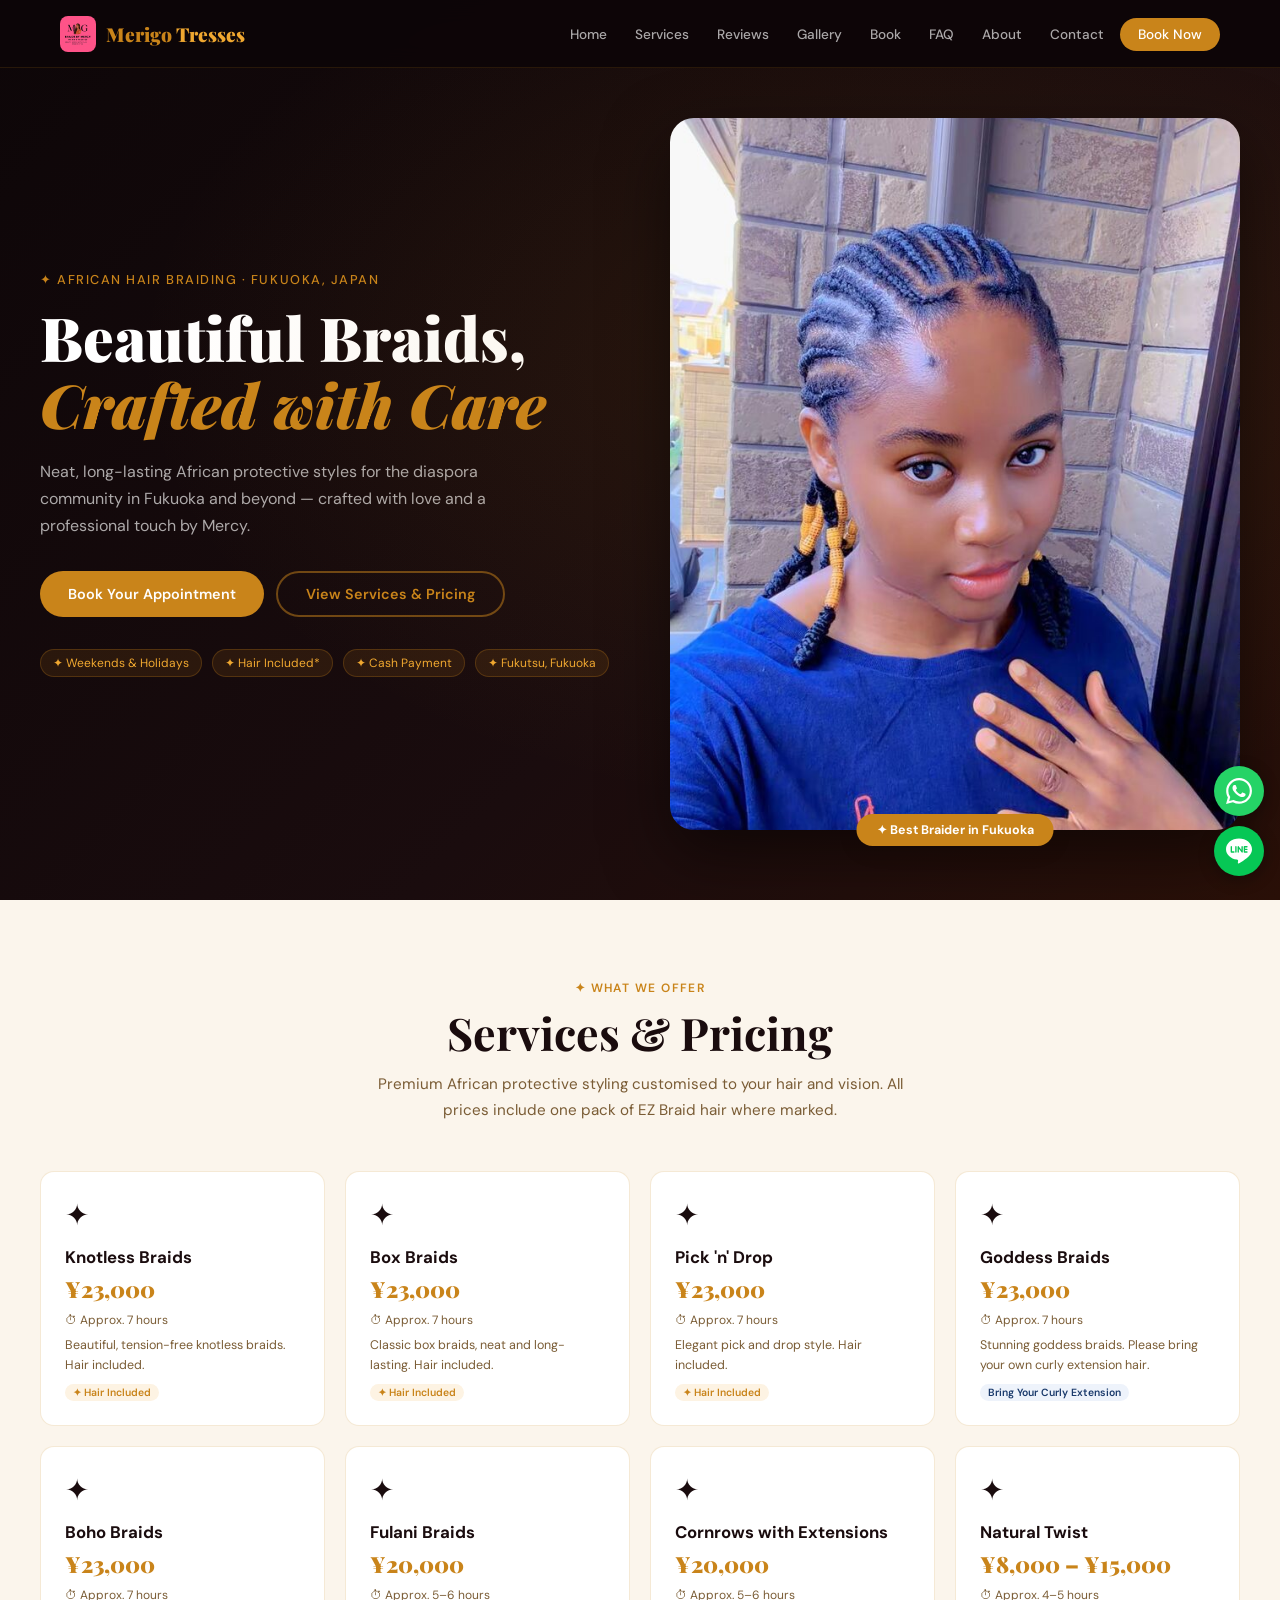
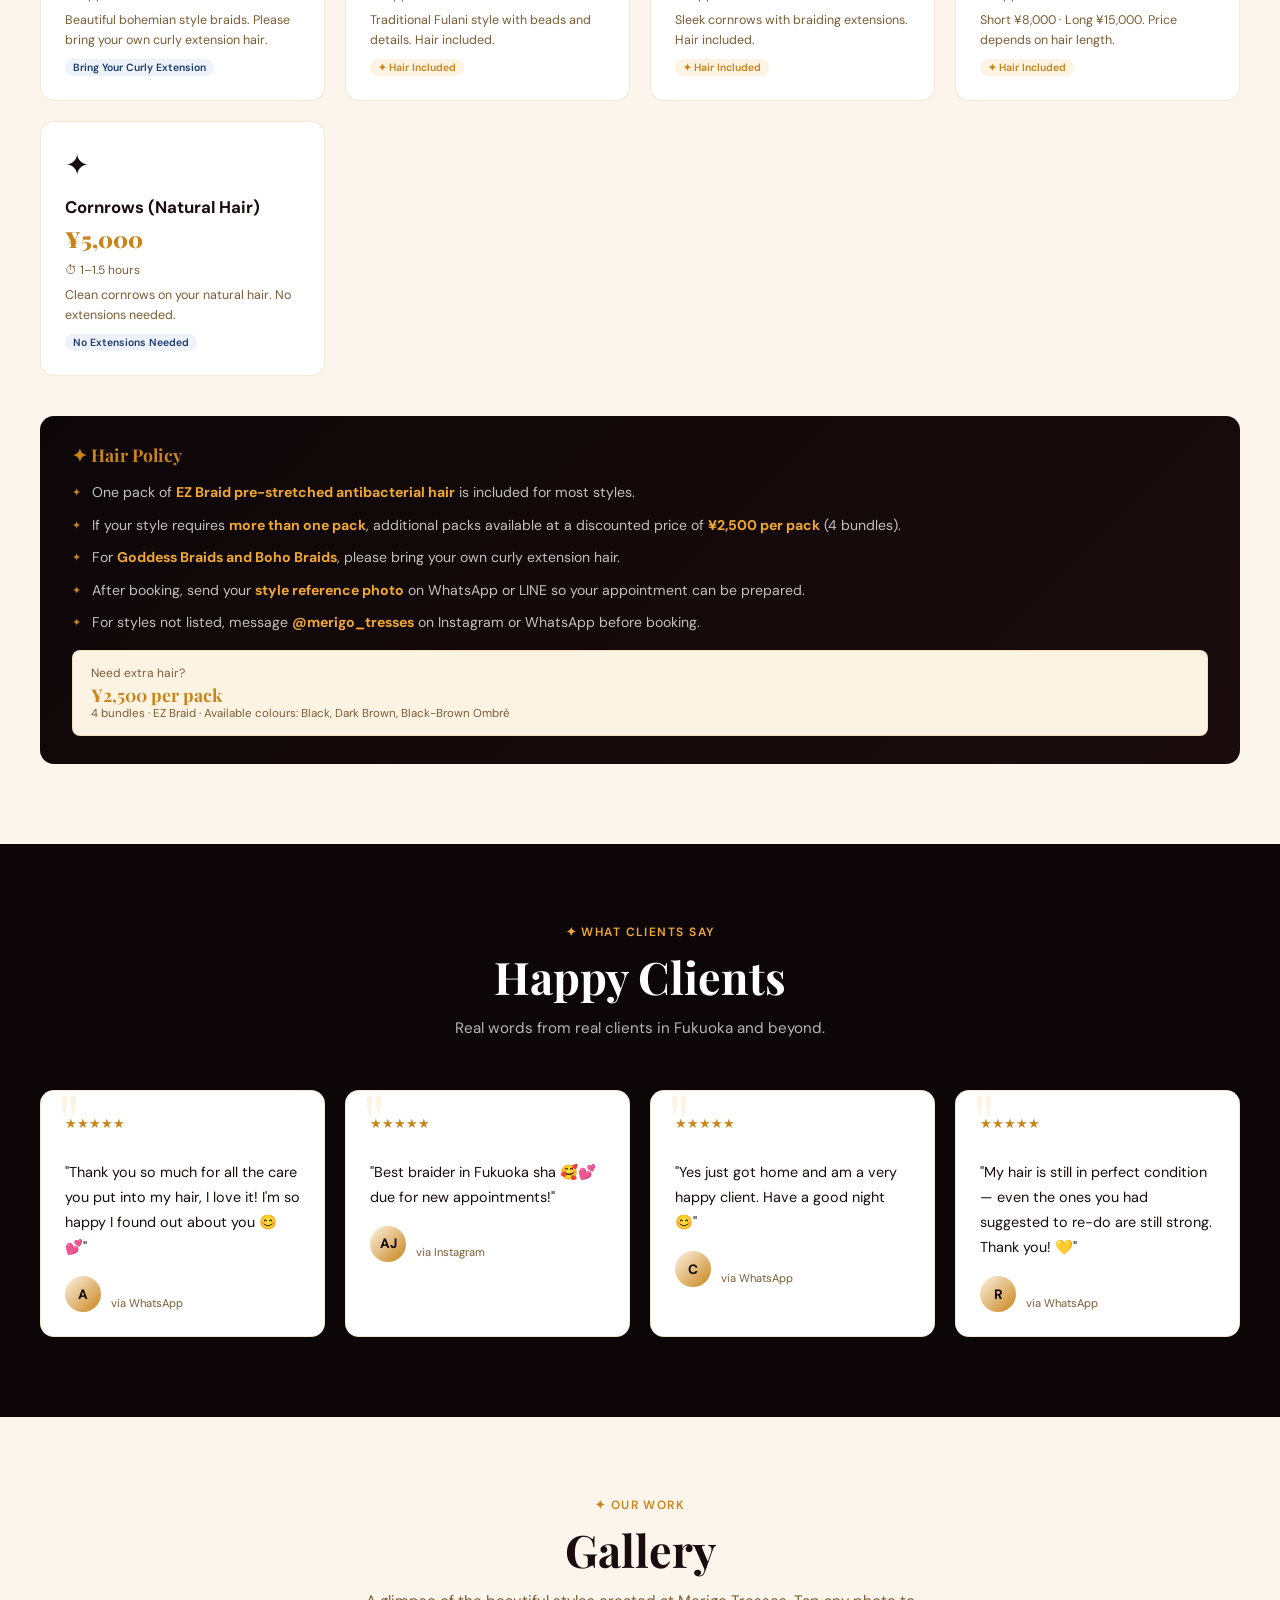
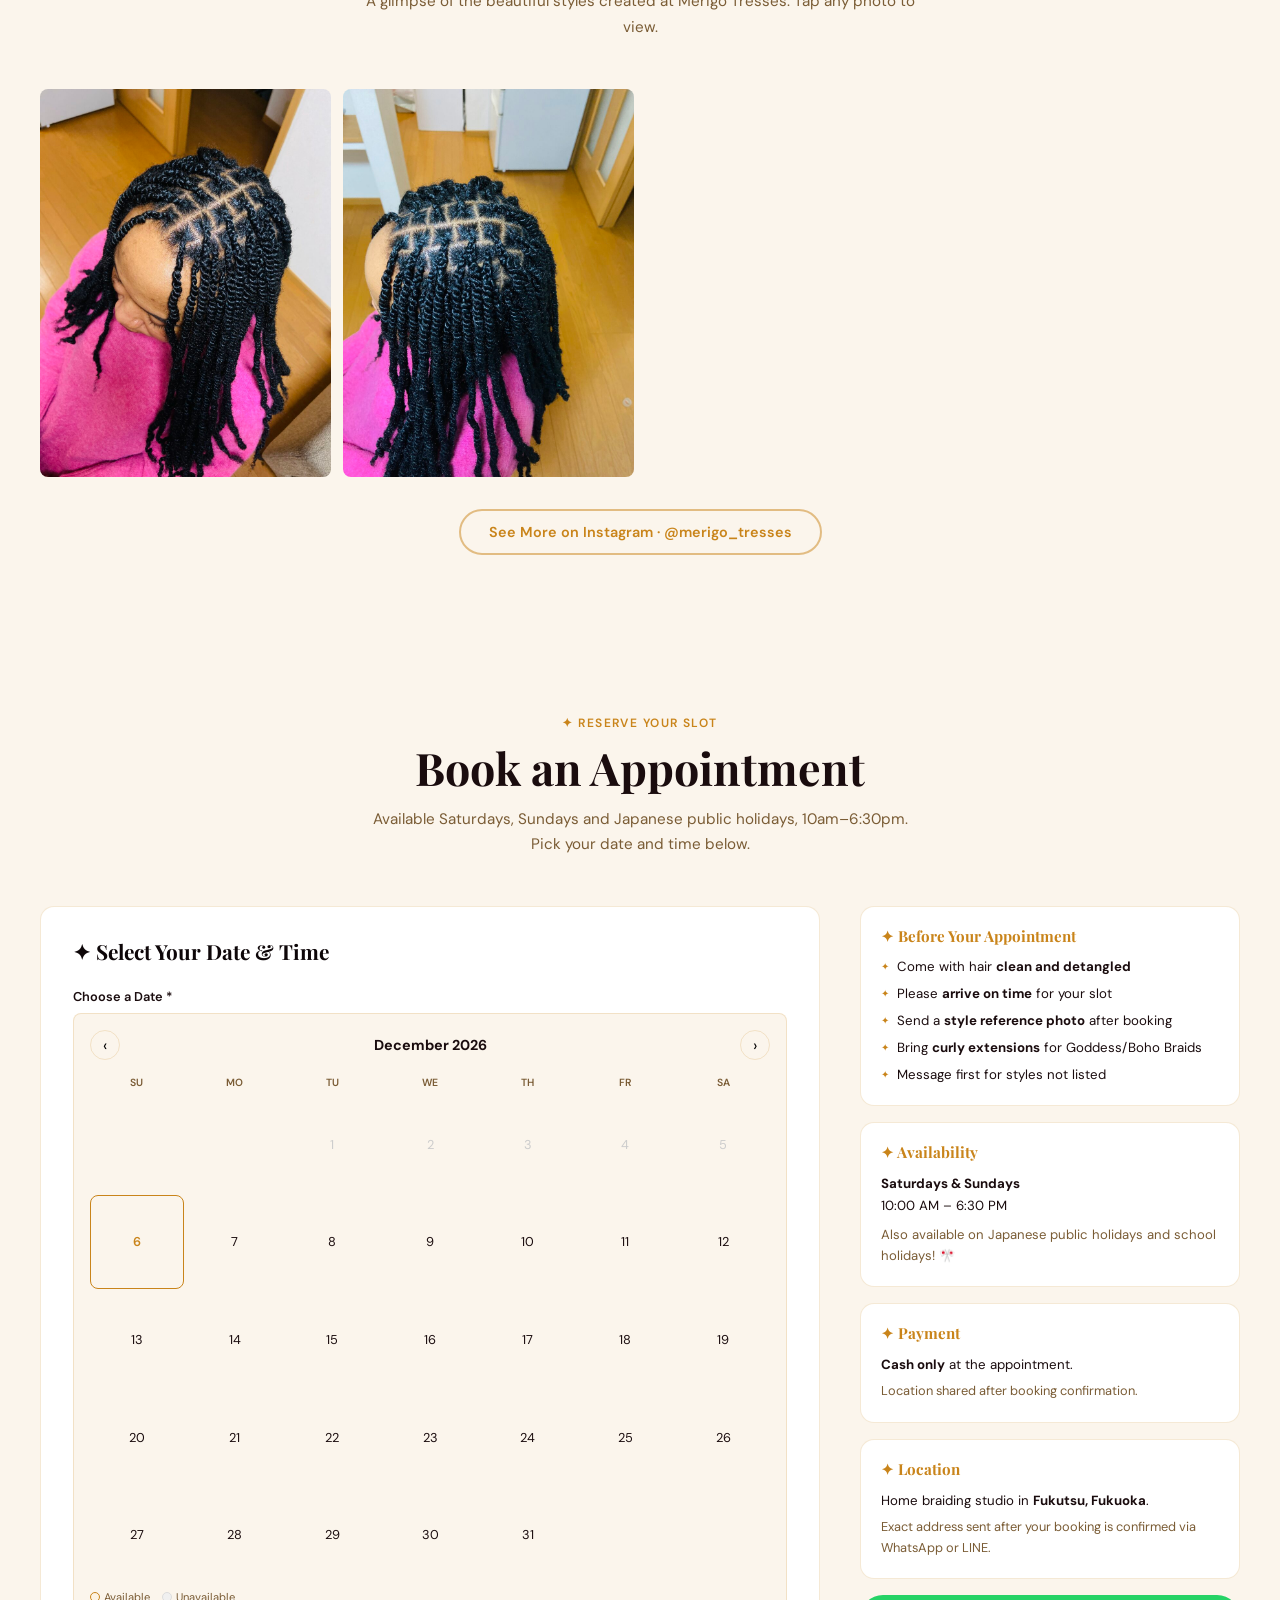
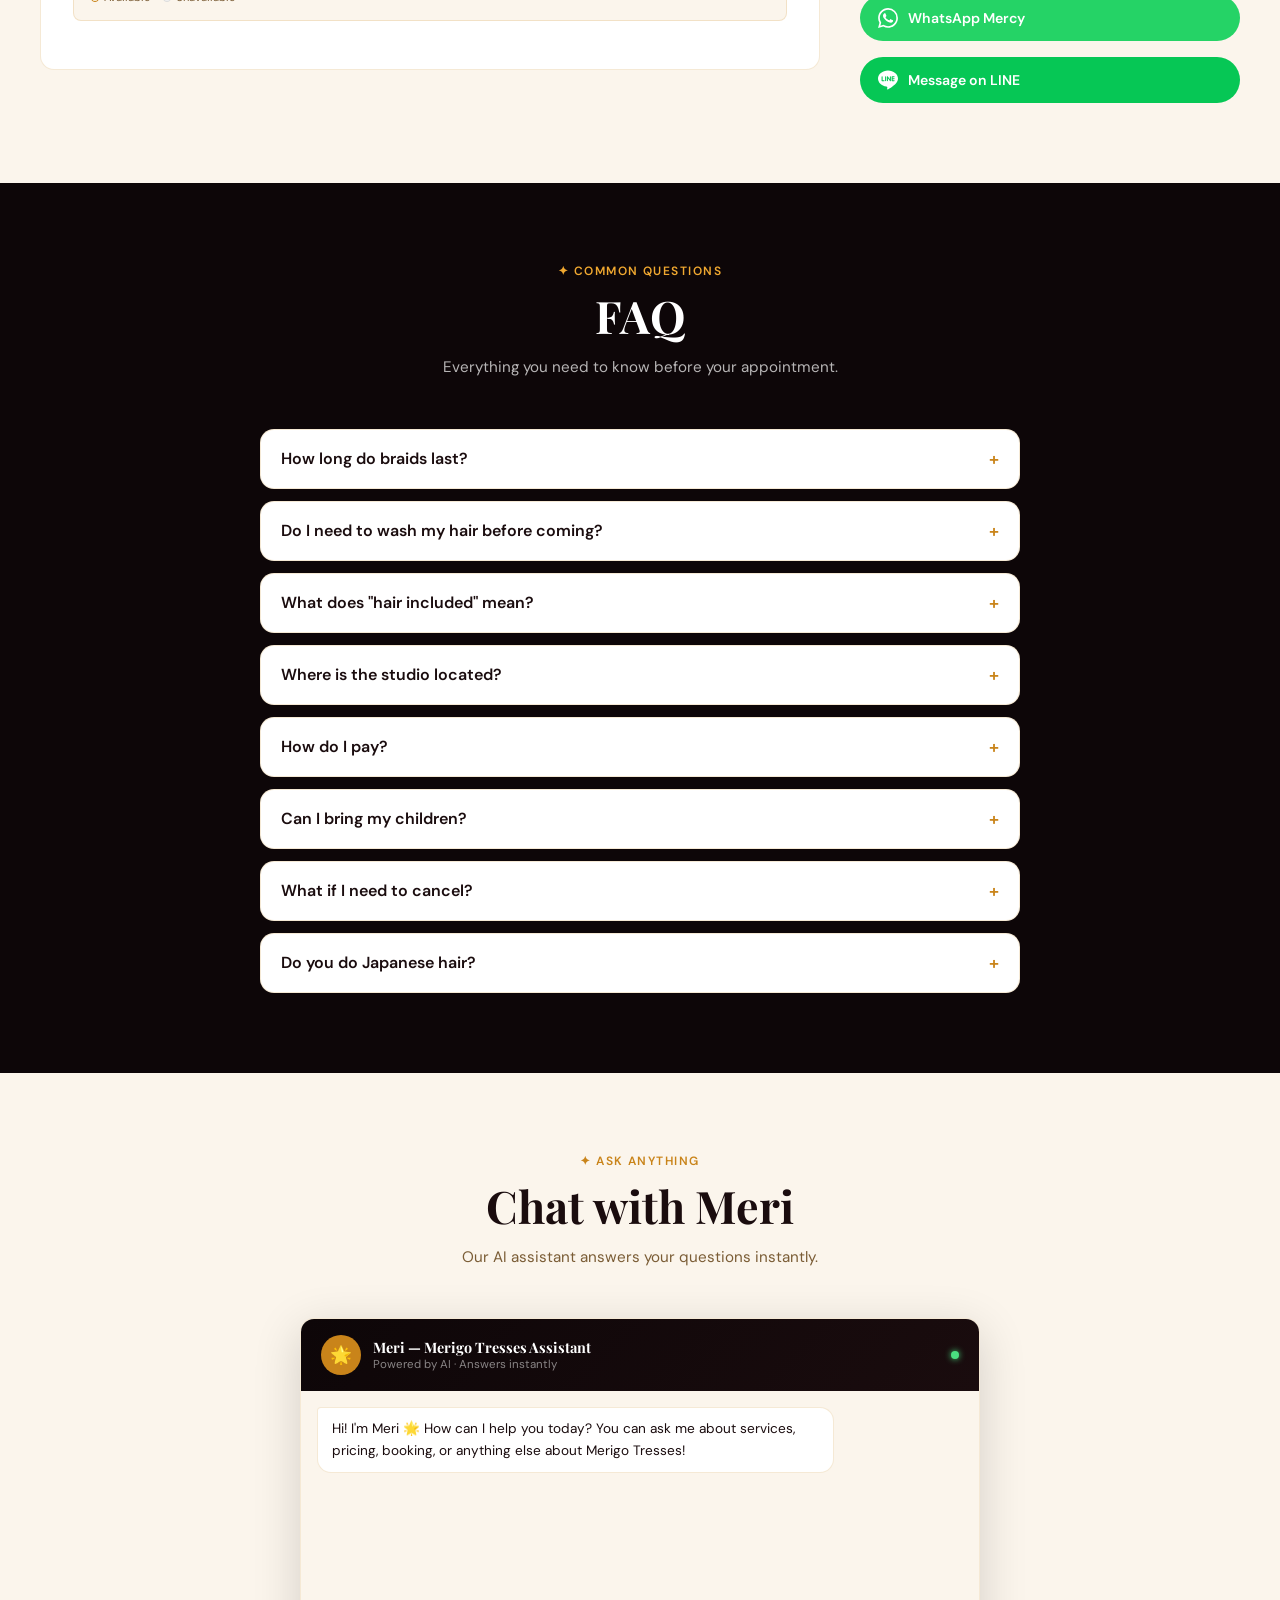
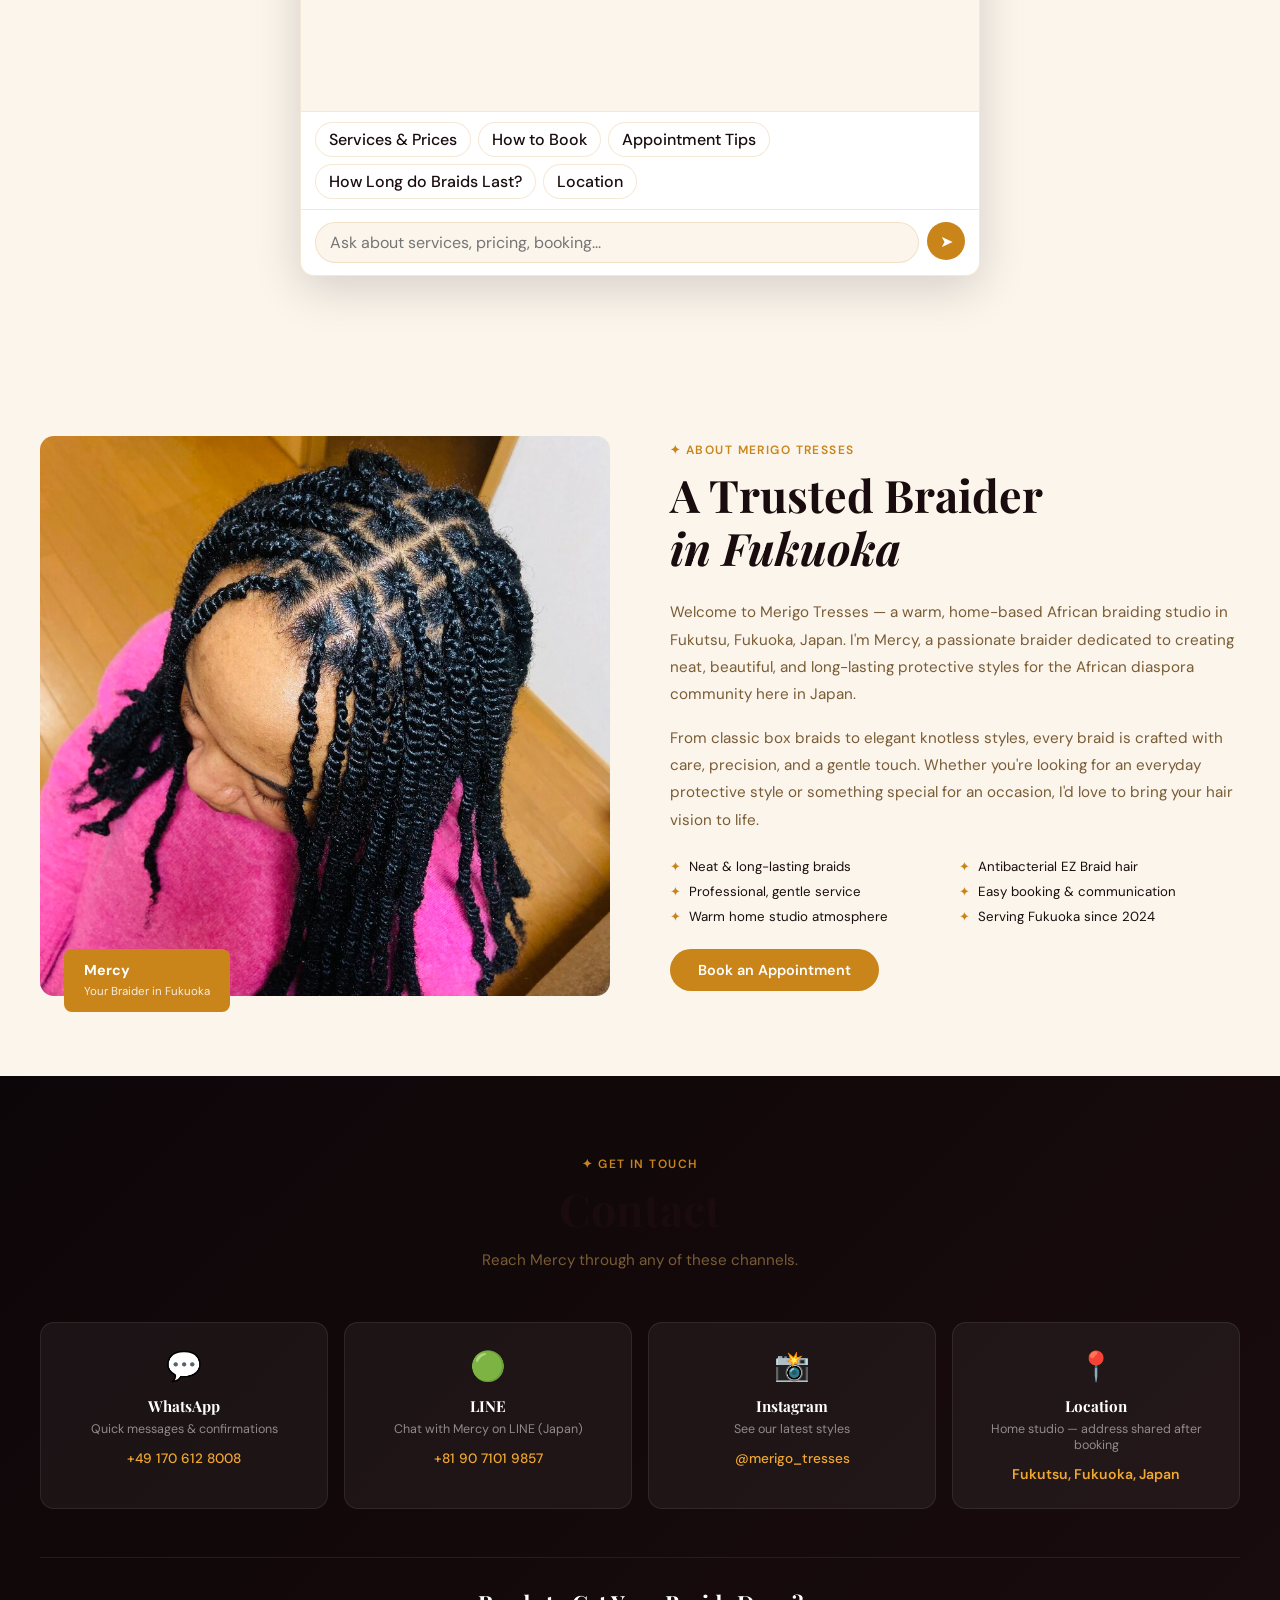
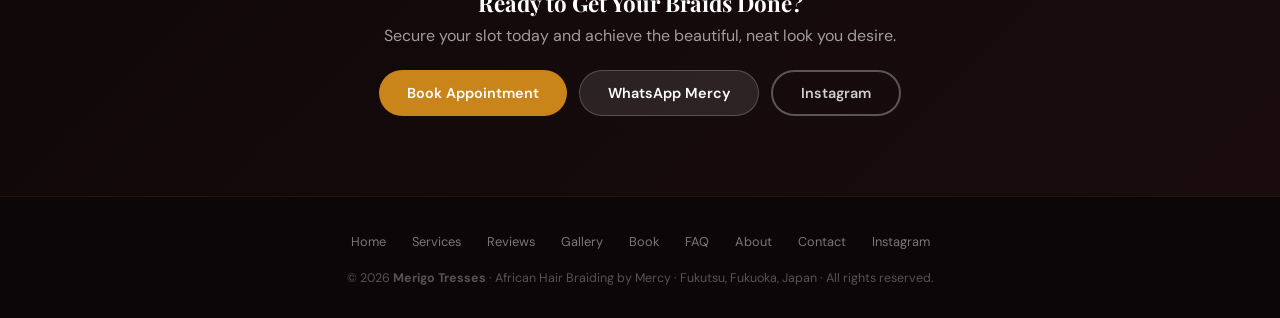
==== commit 81a167bf: "Add files via upload" ====
--- a/index.html
+++ b/index.html
@@ -265,6 +265,8 @@
 .form-success h3{font-size:1.2rem;color:var(--green);margin-bottom:8px;}
 .form-success p{font-size:.88rem;color:var(--muted);line-height:1.6;}
 .form-success .wa-confirm{display:inline-flex;align-items:center;gap:8px;margin-top:16px;padding:12px 24px;background:#25D366;color:#fff;border-radius:50px;font-weight:600;font-size:.88rem;}
+.add-to-cal-btn{display:inline-flex;align-items:center;gap:8px;margin-top:12px;margin-left:10px;padding:12px 24px;background:var(--dark);color:#fff;border:none;border-radius:50px;font-weight:600;font-size:.88rem;cursor:pointer;font-family:'DM Sans',sans-serif;}
+.add-to-cal-btn:hover{background:var(--dark2);}
 
 .book-info{display:flex;flex-direction:column;gap:16px;}
 .book-info-card{background:var(--white);border:1px solid var(--border);border-radius:var(--r);padding:20px;}
@@ -752,6 +754,10 @@
             <svg viewBox="0 0 24 24" fill="currentColor" width="18" height="18"><path d="M17.472 14.382c-.297-.149-1.758-.867-2.03-.967-.273-.099-.471-.148-.67.15-.197.297-.767.966-.94 1.164-.173.199-.347.223-.644.075-.297-.15-1.255-.463-2.39-1.475-.883-.788-1.48-1.761-1.653-2.059-.173-.297-.018-.458.13-.606.134-.133.298-.347.446-.52.149-.174.198-.298.298-.497.099-.198.05-.371-.025-.52-.075-.149-.669-1.612-.916-2.207-.242-.579-.487-.5-.669-.51-.173-.008-.371-.01-.57-.01-.198 0-.52.074-.792.372-.272.297-1.04 1.016-1.04 2.479 0 1.462 1.065 2.875 1.213 3.074.149.198 2.096 3.2 5.077 4.487.709.306 1.262.489 1.694.625.712.227 1.36.195 1.871.118.571-.085 1.758-.719 2.006-1.413.248-.694.248-1.289.173-1.413-.074-.124-.272-.198-.57-.347m-5.421 7.403h-.004a9.87 9.87 0 01-5.031-1.378l-.361-.214-3.741.982.998-3.648-.235-.374a9.86 9.86 0 01-1.51-5.26c.001-5.45 4.436-9.884 9.888-9.884 2.64 0 5.122 1.03 6.988 2.898a9.825 9.825 0 012.893 6.994c-.003 5.45-4.437 9.884-9.885 9.884m8.413-18.297A11.815 11.815 0 0012.05 0C5.495 0 .16 5.335.157 11.892c0 2.096.547 4.142 1.588 5.945L.057 24l6.305-1.654a11.882 11.882 0 005.683 1.448h.005c6.554 0 11.89-5.335 11.893-11.893a11.821 11.821 0 00-3.48-8.413z"/></svg>
             Send Confirmation on WhatsApp
           </a>
+          <button id="addToCalBtn" class="add-to-cal-btn" type="button">
+            <svg viewBox="0 0 24 24" fill="none" stroke="currentColor" stroke-width="2" width="18" height="18"><rect x="3" y="4" width="18" height="18" rx="2"/><line x1="16" y1="2" x2="16" y2="6"/><line x1="8" y1="2" x2="8" y2="6"/><line x1="3" y1="10" x2="21" y2="10"/></svg>
+            Add to Calendar
+          </button>
         </div>
       </div>
 
@@ -1027,13 +1033,12 @@
 // ── AVAILABLE SLOTS ──
 const ALL_SLOTS = ['10:00','11:00','12:00','13:00','14:30','15:30','16:30'];
 
-// ── WORKING DAYS: Sat(6) Sun(0) ──
+// ── WORKING DAYS: every day is bookable by default; admin closes specific dates ──
 function isWorkingDay(date) {
   const d = new Date(date);
-  const day = d.getDay();
   const dateStr = d.toISOString().split('T')[0];
   if (blockedDates.includes(dateStr)) return false;
-  return day === 0 || day === 6;
+  return true;
 }
 
 // Fetch whole-day blocks set by Mercy in the admin tool (appt_time is null = whole day)
@@ -1282,6 +1287,15 @@
   const waMsg = `Hi Mercy! I've just booked ${svcName} on ${dateLabel} at ${selectedTime}. My name is ${name}. Here is my style reference photo 📎`;
   document.getElementById('waConfirmLink').href = `https://wa.me/491706128008?text=${encodeURIComponent(waMsg)}`;
 
+  document.getElementById('addToCalBtn').onclick = () => {
+    downloadCalendarFile({
+      service: svcName,
+      date: selectedDate,
+      time: selectedTime,
+      durationLabel: service.split('|')[2] || ''
+    });
+  };
+
   document.getElementById('bookingFormWrap').querySelector('h3').style.display = 'none';
   document.querySelector('.calendar-section').style.display = 'none';
   document.getElementById('timeSlotsSection').style.display = 'none';
@@ -1289,6 +1303,49 @@
   document.getElementById('formSuccess').classList.add('show');
   btn.disabled = false;
   btn.textContent = 'Confirm Booking Request →';
+}
+
+// ── ADD TO CALENDAR (.ics file generator) ──
+// Builds a downloadable calendar event file. Works with Google Calendar,
+// Apple Calendar, Outlook, and any app that accepts the standard .ics format.
+function downloadCalendarFile({ service, date, time, durationLabel }) {
+  const [hh, mm] = time.split(':').map(Number);
+  const start = new Date(date + 'T00:00:00');
+  start.setHours(hh, mm, 0, 0);
+
+  // Estimate duration from the label (e.g. "7hrs", "5-6hrs", "1-1.5hrs"); default 2 hours if unclear
+  let hours = 2;
+  const match = durationLabel.match(/(\d+(\.\d+)?)/g);
+  if (match && match.length) hours = parseFloat(match[match.length - 1]);
+  const end = new Date(start.getTime() + hours * 60 * 60 * 1000);
+
+  const fmt = (d) => d.toISOString().replace(/[-:]/g, '').split('.')[0] + 'Z';
+
+  const ics = [
+    'BEGIN:VCALENDAR',
+    'VERSION:2.0',
+    'PRODID:-//Merigo Tresses//Booking//EN',
+    'BEGIN:VEVENT',
+    `UID:${Date.now()}@merigotresses.github.io`,
+    `DTSTAMP:${fmt(new Date())}`,
+    `DTSTART:${fmt(start)}`,
+    `DTEND:${fmt(end)}`,
+    `SUMMARY:${service} — Merigo Tresses`,
+    'DESCRIPTION:Appointment at Merigo Tresses. Location details sent via WhatsApp/LINE after confirmation.',
+    'LOCATION:Fukutsu, Fukuoka, Japan',
+    'END:VEVENT',
+    'END:VCALENDAR'
+  ].join('\r\n');
+
+  const blob = new Blob([ics], { type: 'text/calendar;charset=utf-8' });
+  const url = URL.createObjectURL(blob);
+  const a = document.createElement('a');
+  a.href = url;
+  a.download = 'merigo-tresses-appointment.ics';
+  document.body.appendChild(a);
+  a.click();
+  document.body.removeChild(a);
+  URL.revokeObjectURL(url);
 }
 
 // ── FETCH BOOKED SLOTS FROM SUPABASE ──
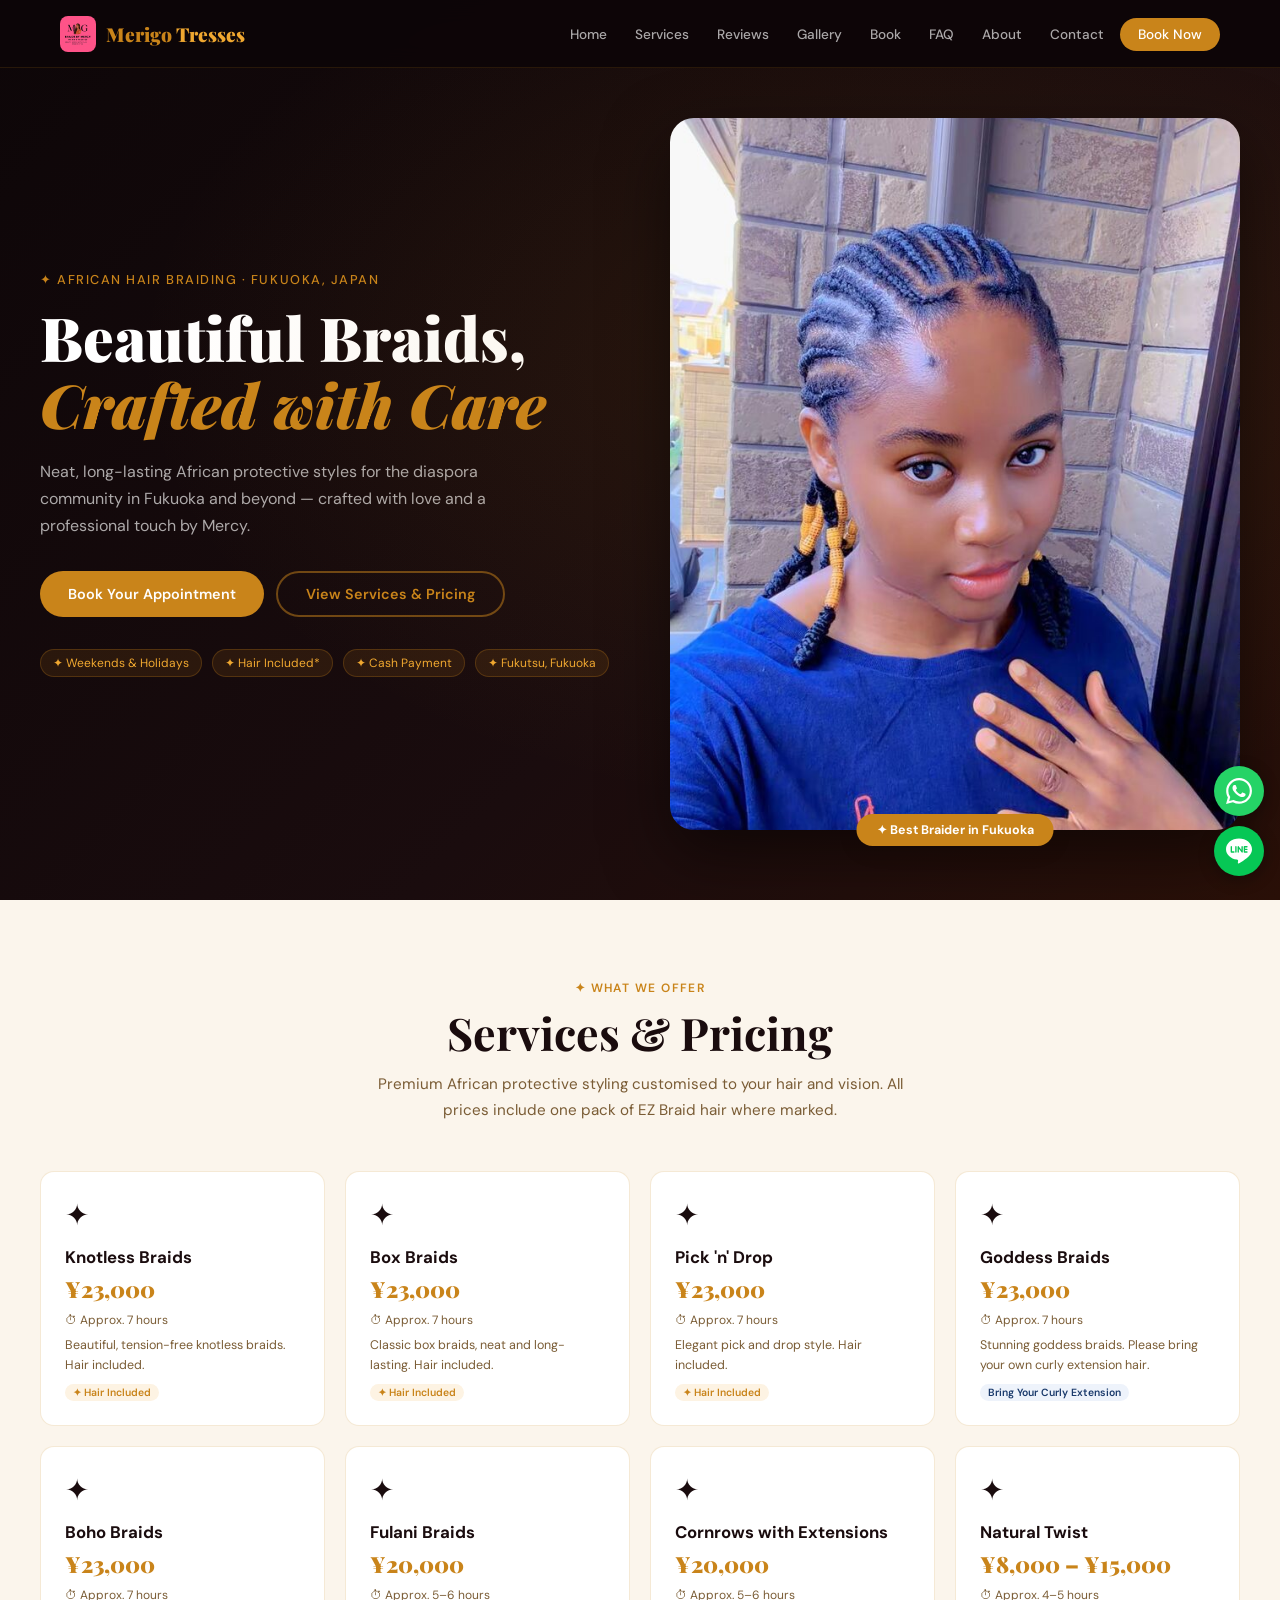
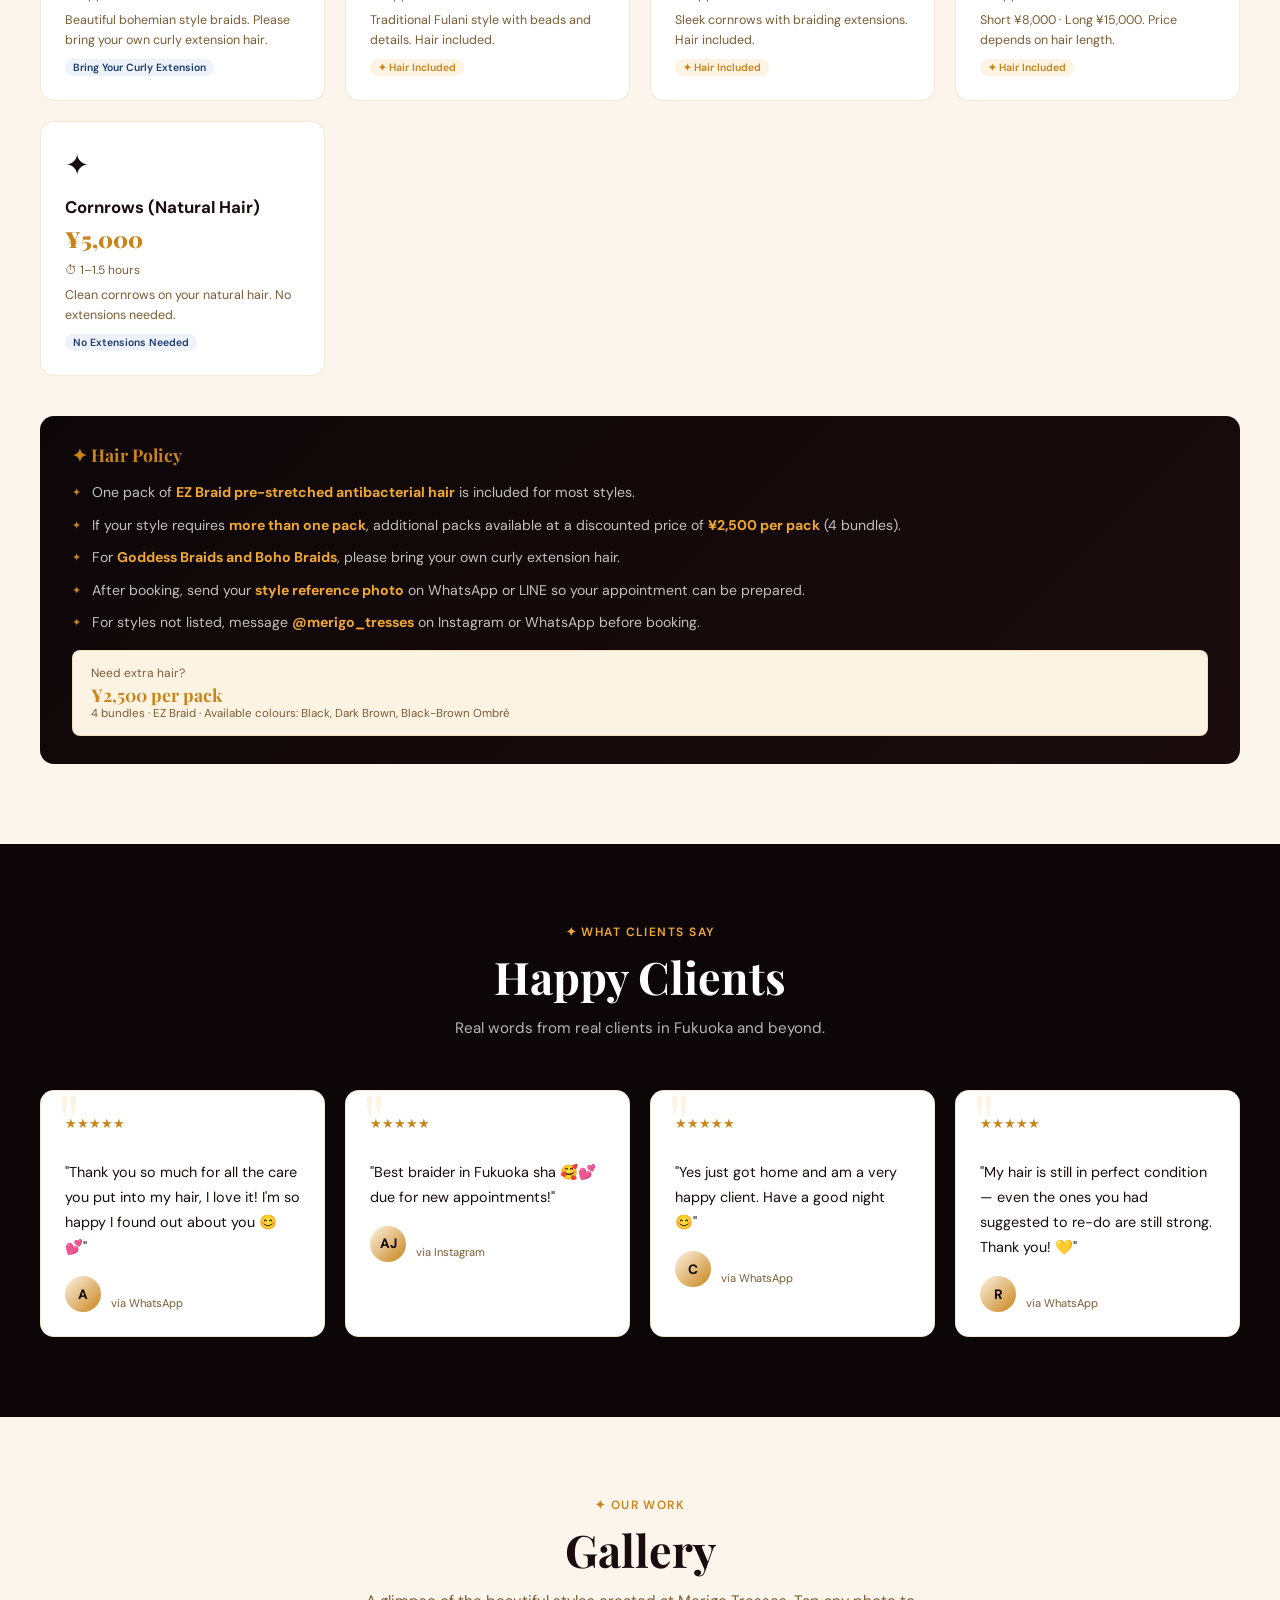
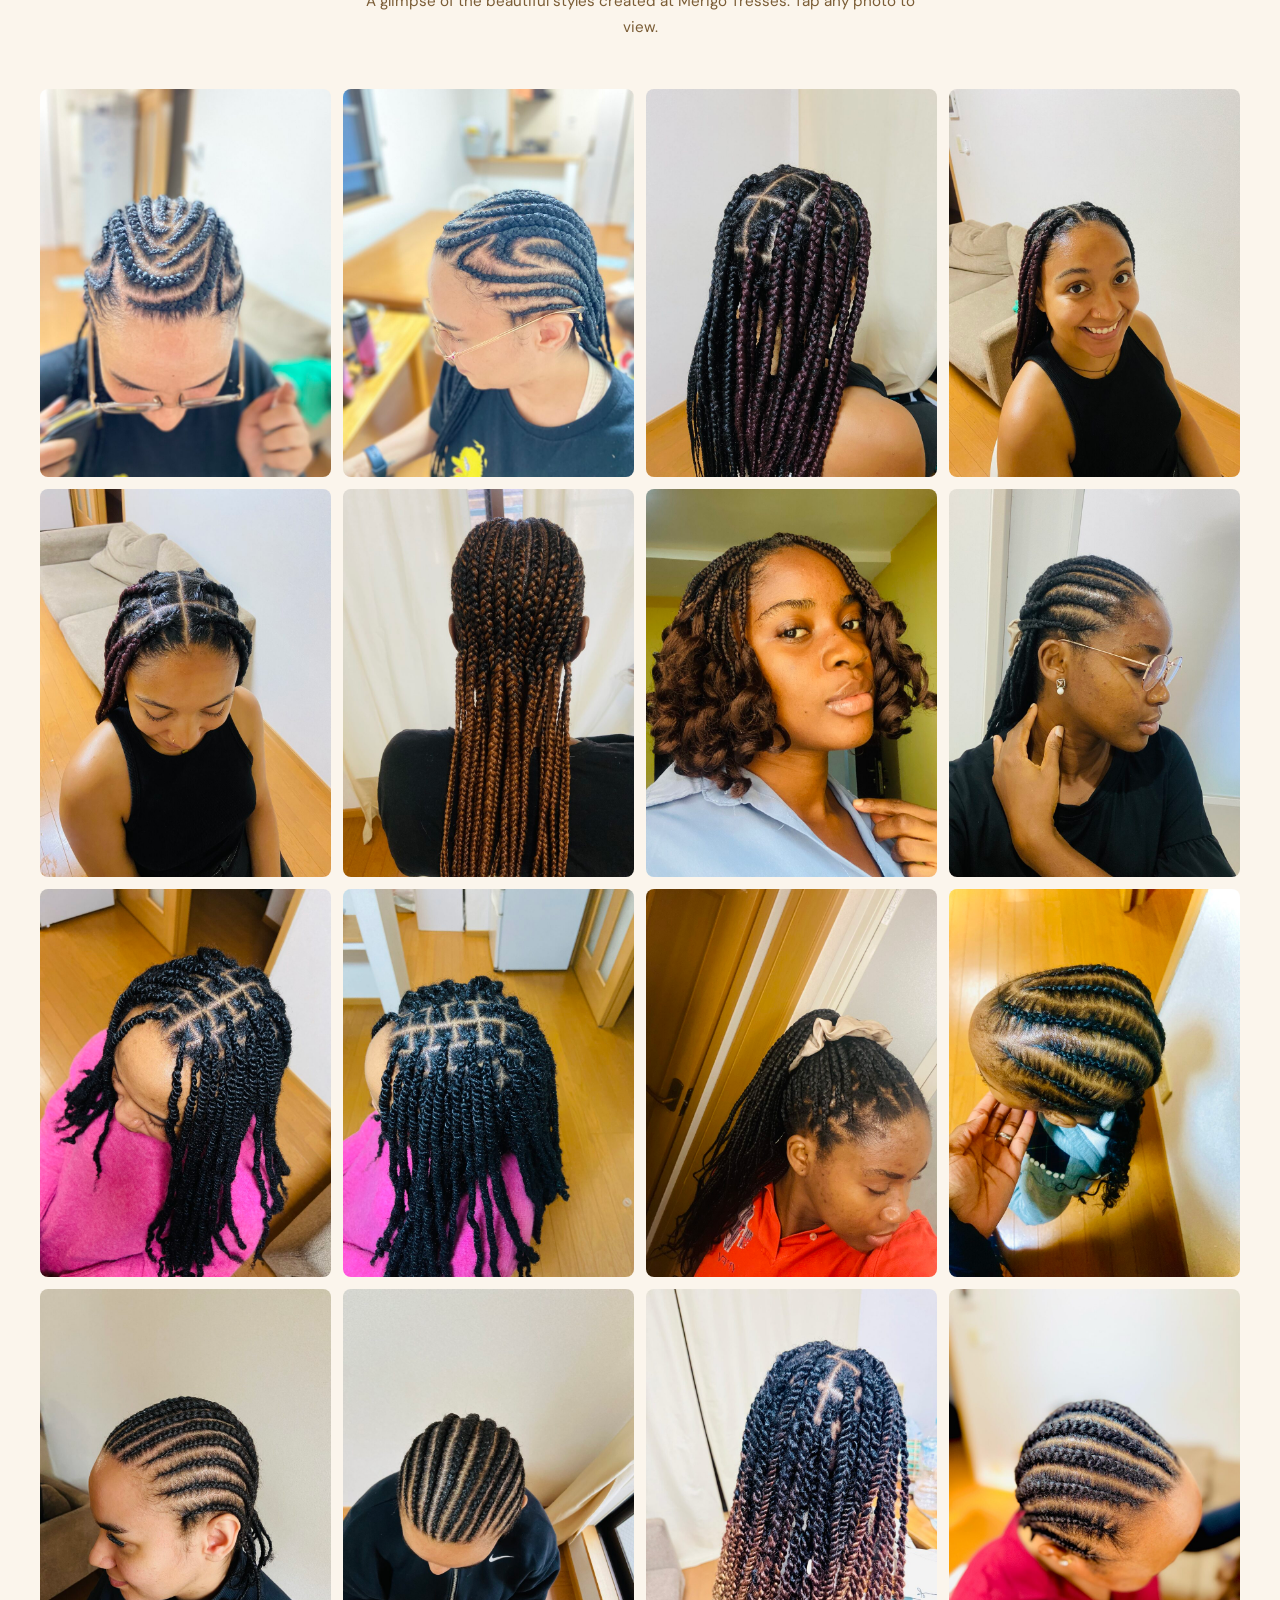
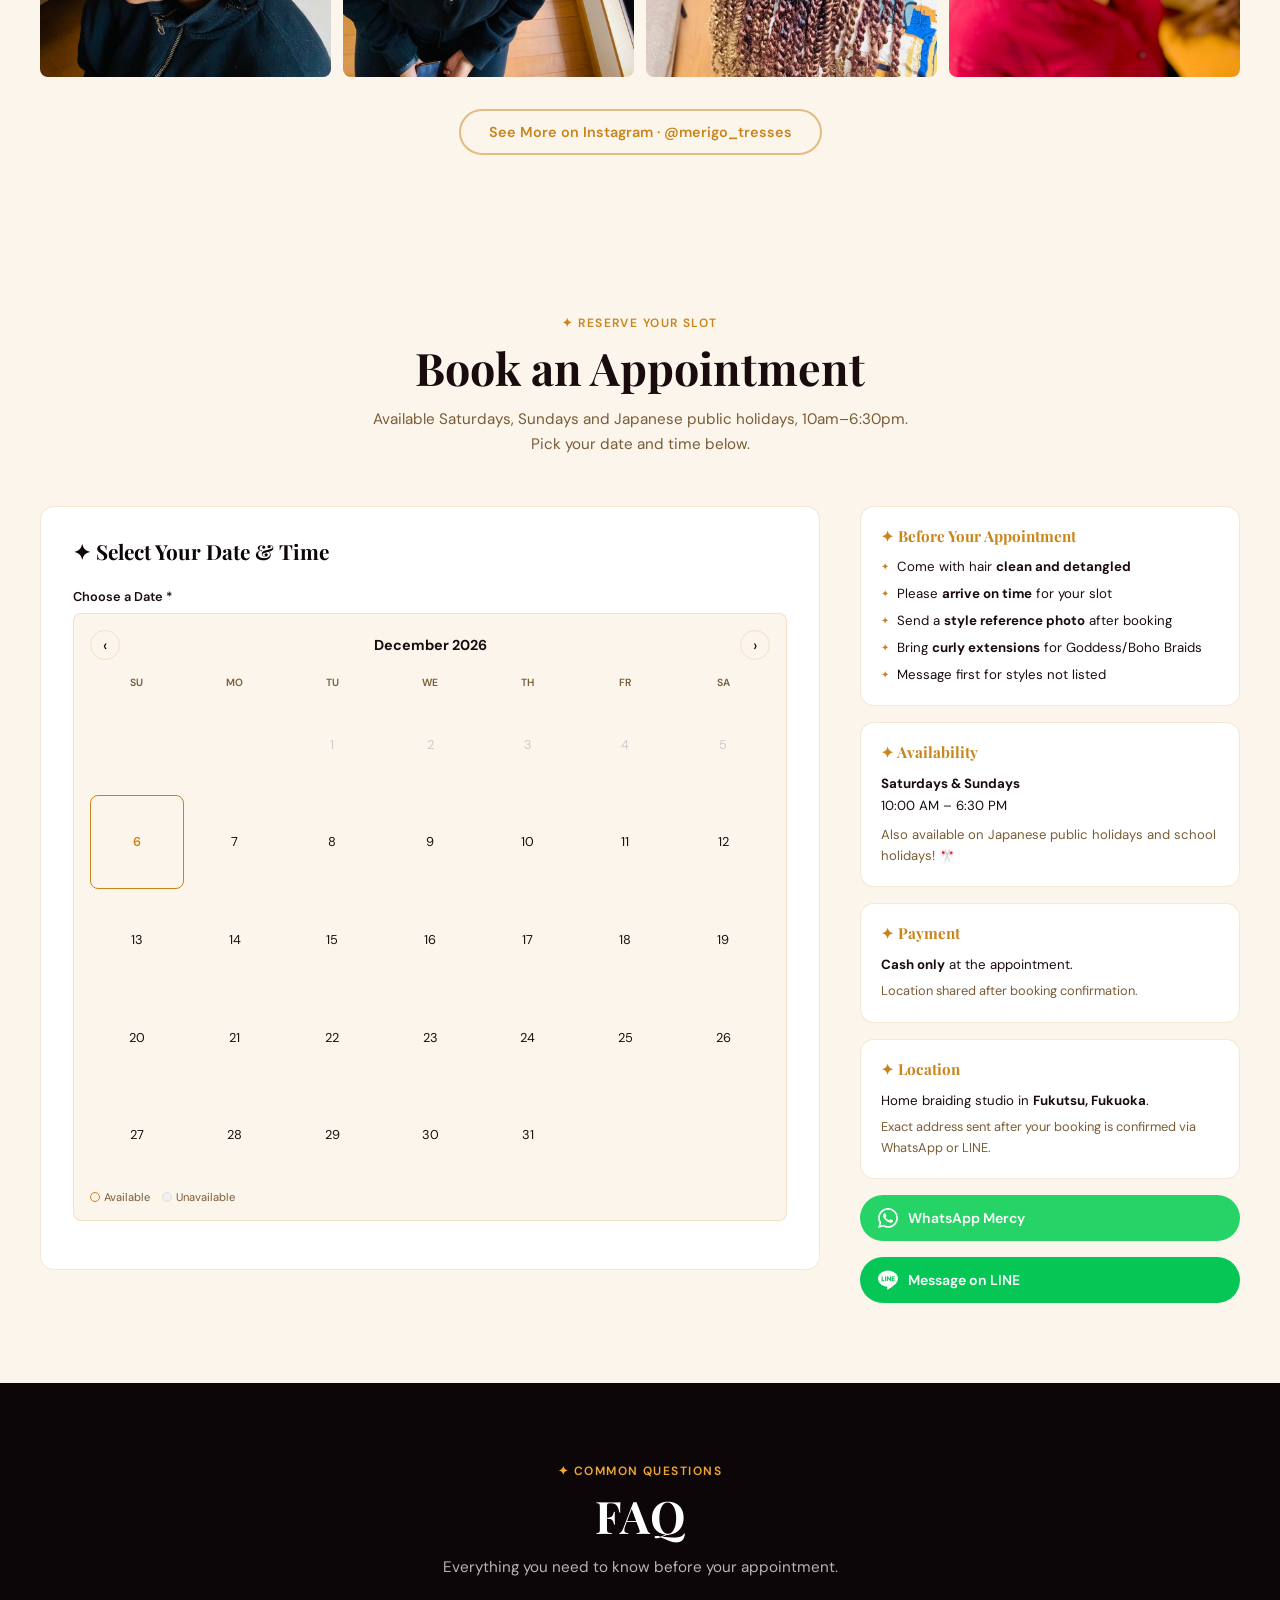
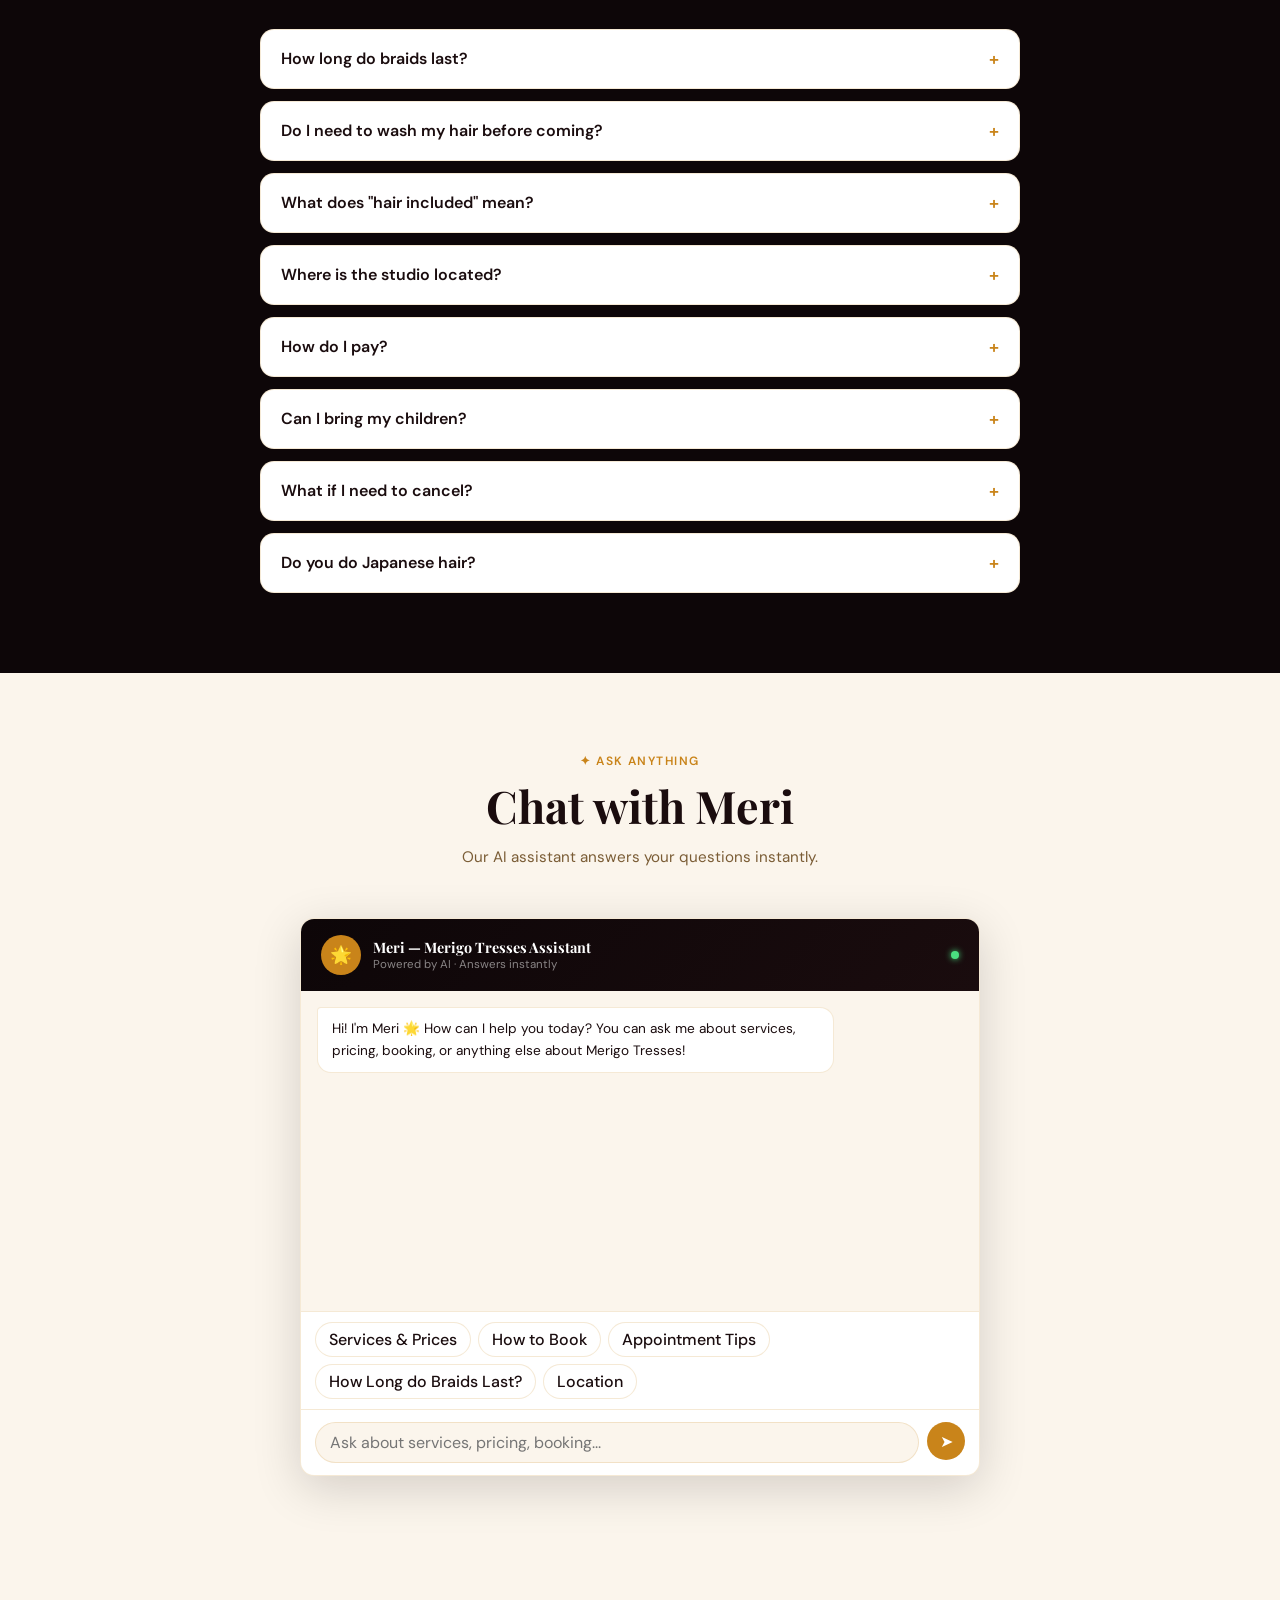
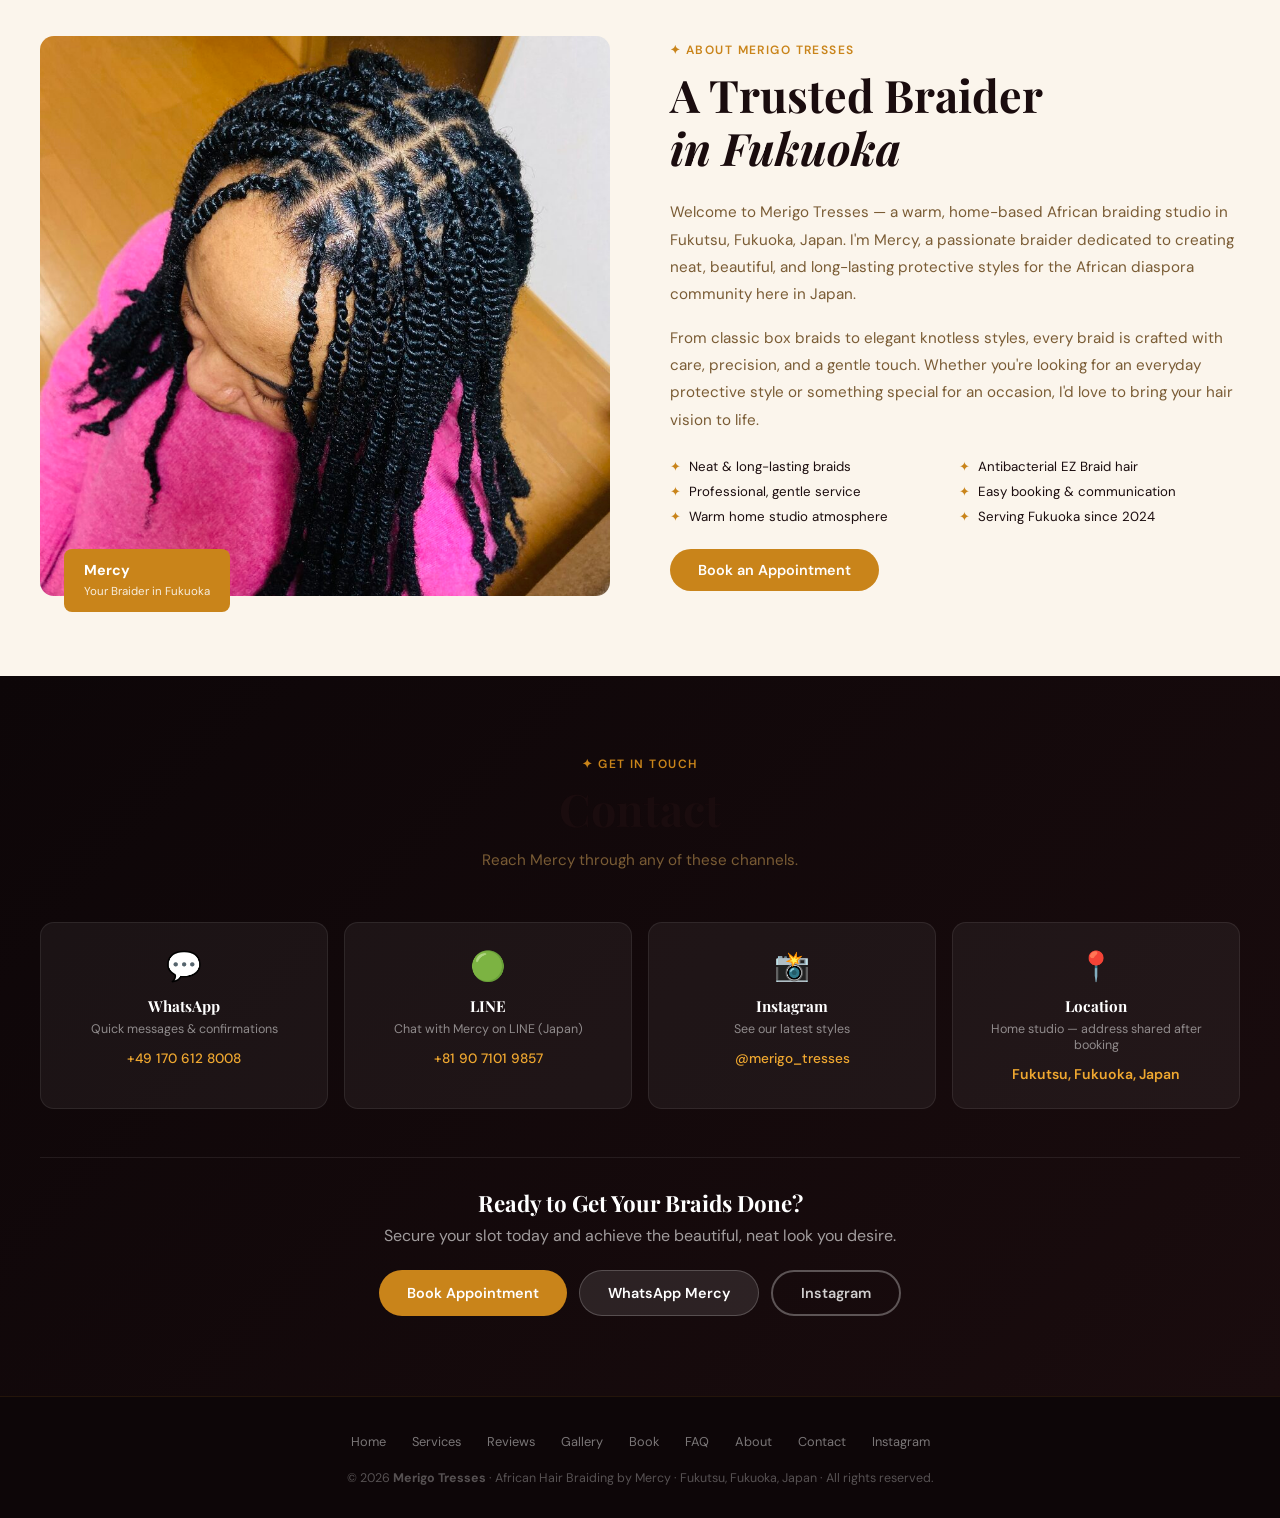
==== commit f3d59ad1: "Add files via upload" ====
--- a/index.html
+++ b/index.html
@@ -1017,10 +1017,12 @@
 
 // ── GALLERY IMAGES ──
 const galleryImages = [
-  'images/IMG_3056.jpg','images/IMG_3057.jpg','images/IMG_3058.jpg','images/IMG_3059.jpg',
-  'images/IMG_3060.jpg','images/IMG_3061.jpg','images/IMG_3062.jpg','images/IMG_3063.jpg',
-  'images/IMG_3064.jpg','images/IMG_3065.jpg','images/IMG_3066.jpg','images/IMG_3067.jpg',
-  'images/IMG_3068.jpg','images/IMG_3069.jpg','images/IMG_3070.jpg','images/IMG_3071.jpg',
+  'images/IMG_0528.jpg','images/IMG_0529.jpg','images/IMG_0713_2.jpg','images/IMG_0718.jpg',
+  'images/IMG_0719_2.jpg','images/IMG_0824.jpg','images/IMG_1263.jpg','images/IMG_2009.jpg',
+  'images/IMG_3056.jpg','images/IMG_3057.jpg','images/IMG_4649.jpg','images/IMG_5349.jpg',
+  'images/IMG_5974.jpg','images/IMG_5978.jpg',
+  'images/a6f60c15-cdd0-4488-9e36-58b8efd62252.JPG',
+  'images/f99e8596-a582-487f-bf02-87517658a134.JPG',
 ];
 
 // ── BOOKING STATE ──
@@ -1028,10 +1030,79 @@
 let selectedTime = null;
 let calendarDate = new Date();
 let blockedDates = []; // whole-day blocks, fetched from Supabase on load
-let bookedSlots = {}; // { 'YYYY-MM-DD': ['10:00','11:00'] }
+let bookedSlots = {}; // { 'YYYY-MM-DD': [{time, service, durationHrs}] }
 
 // ── AVAILABLE SLOTS ──
 const ALL_SLOTS = ['10:00','11:00','12:00','13:00','14:30','15:30','16:30'];
+
+// ── SERVICE DURATIONS & RULES ──
+// Short services: allow up to MAX_SHORT_PER_DAY clients per day, slot-based blocking
+// Long services: block the whole day when any slot is booked
+const SERVICE_DURATIONS = {
+  'Knotless Braids': 7,
+  'Box Braids': 7,
+  'Pick \'n\' Drop': 7,
+  'Goddess Braids': 7,
+  'Boho Braids': 7,
+  'Fulani Braids': 5.5,
+  'Cornrows with Extensions': 5.5,
+  'Natural Twist Short': 4.5,
+  'Natural Twist Long': 4.5,
+  'Cornrows Natural Hair': 1.25,
+};
+const SHORT_SERVICES = ['Cornrows Natural Hair', 'Natural Twist Short', 'Natural Twist Long'];
+const MAX_SHORT_PER_DAY = 2;
+const LONG_SERVICE_THRESHOLD = 5; // hours — anything >= this blocks the whole day
+
+function slotToMinutes(slot) {
+  const [h, m] = slot.split(':').map(Number);
+  return h * 60 + m;
+}
+
+// Returns array of slots that would be blocked if a service of durationHrs starts at startSlot
+function getSlotsBlockedByBooking(startSlot, durationHrs) {
+  const startMins = slotToMinutes(startSlot);
+  const endMins = startMins + durationHrs * 60;
+  return ALL_SLOTS.filter(slot => {
+    const slotMins = slotToMinutes(slot);
+    return slotMins >= startMins && slotMins < endMins;
+  });
+}
+
+// Given all bookings for a date, return which slots are unavailable for a new booking
+function getUnavailableSlots(dateBookings) {
+  const unavailable = new Set();
+
+  // Check if any long service is booked — if so, block everything
+  const hasLongBooking = dateBookings.some(b => (SERVICE_DURATIONS[b.service] || 2) >= LONG_SERVICE_THRESHOLD);
+  if (hasLongBooking) {
+    ALL_SLOTS.forEach(s => unavailable.add(s));
+    return unavailable;
+  }
+
+  // Short services: block overlapping slots for each booking
+  dateBookings.forEach(b => {
+    const dur = SERVICE_DURATIONS[b.service] || 2;
+    getSlotsBlockedByBooking(b.time, dur).forEach(s => unavailable.add(s));
+  });
+
+  // If max short clients reached, block all remaining slots
+  if (dateBookings.length >= MAX_SHORT_PER_DAY) {
+    ALL_SLOTS.forEach(s => unavailable.add(s));
+  }
+
+  return unavailable;
+}
+
+// When a NEW booking is being made, also check if the chosen service would
+// conflict with a slot already taken (e.g. 4.5hr service starting at 13:00
+// would overlap with a 14:30 booking)
+function wouldNewBookingConflict(dateBookings, newSlot, newService) {
+  const newDur = SERVICE_DURATIONS[newService] || 2;
+  const newBlocked = new Set(getSlotsBlockedByBooking(newSlot, newDur));
+  // Check if any existing booking's slot falls inside the new booking's window
+  return dateBookings.some(b => newBlocked.has(b.time));
+}
 
 // ── WORKING DAYS: every day is bookable by default; admin closes specific dates ──
 function isWorkingDay(date) {
@@ -1133,9 +1204,11 @@
     grid.appendChild(el);
   }
 
+  const todayStr = `${today.getFullYear()}-${String(today.getMonth()+1).padStart(2,'0')}-${String(today.getDate()).padStart(2,'0')}`;
+
   for (let d = 1; d <= daysInMonth; d++) {
     const date = new Date(year, month, d);
-    const dateStr = date.toISOString().split('T')[0];
+    const dateStr = `${year}-${String(month+1).padStart(2,'0')}-${String(d).padStart(2,'0')}`;
     const el = document.createElement('div');
     el.textContent = d;
 
@@ -1145,7 +1218,7 @@
       el.className = 'cal-day cal-disabled';
     } else {
       el.className = 'cal-day cal-available';
-      if (dateStr === new Date().toISOString().split('T')[0]) el.classList.add('cal-today');
+      if (dateStr === todayStr) el.classList.add('cal-today');
       if (selectedDate === dateStr) el.classList.add('cal-selected');
       el.addEventListener('click', () => selectDate(dateStr, date));
     }
@@ -1168,7 +1241,9 @@
   const d = new Date(dateStr + 'T00:00:00');
   label.textContent = d.toLocaleDateString('en', {weekday:'long', month:'long', day:'numeric'});
 
-  const taken = bookedSlots[dateStr] || [];
+  const dateBookings = bookedSlots[dateStr] || [];
+  const unavailable = getUnavailableSlots(dateBookings);
+
   const grid = document.getElementById('slotsGrid');
   grid.innerHTML = '<div class="no-slots">Checking availability...</div>';
 
@@ -1177,10 +1252,11 @@
 
   ALL_SLOTS.forEach(slot => {
     const closedByAdmin = overrides.hasOwnProperty(slot) && overrides[slot] === false;
+    const isTaken = unavailable.has(slot) || closedByAdmin;
     const btn = document.createElement('button');
     btn.type = 'button';
     btn.textContent = slot;
-    if (taken.includes(slot) || closedByAdmin) {
+    if (isTaken) {
       btn.className = 'slot-btn slot-taken';
       btn.disabled = true;
     } else {
@@ -1219,16 +1295,18 @@
   if (!name || !email || !phone || !method || !service) { alert('Please fill in all required fields.'); return; }
   if (!agreed) { alert('Please agree to the cancellation policy to continue.'); return; }
 
+  const svcName = service.split('|')[0];
+  const svcPrice = service.split('|')[1];
+
   const btn = document.getElementById('submitBtn');
   btn.disabled = true;
   btn.textContent = 'Sending...';
 
-  // Block slot locally immediately
+  // Block slot locally immediately so it shows as taken right away
   if (!bookedSlots[selectedDate]) bookedSlots[selectedDate] = [];
-  bookedSlots[selectedDate].push(selectedTime);
-
-  const svcName = service.split('|')[0];
-  const svcPrice = service.split('|')[1];
+  if (!bookedSlots[selectedDate].some(x => x.time === selectedTime)) {
+    bookedSlots[selectedDate].push({ time: selectedTime, service: svcName });
+  }
   const hairLength = document.getElementById('hairLength').value;
   const notes = document.getElementById('notes').value;
 
@@ -1247,8 +1325,9 @@
   };
 
   // Save to Supabase
+  let saveSucceeded = false;
   try {
-    await fetch(`${SUPABASE_URL}/rest/v1/website_bookings`, {
+    const saveRes = await fetch(`${SUPABASE_URL}/rest/v1/website_bookings`, {
       method: 'POST',
       headers: {
         'Content-Type': 'application/json',
@@ -1258,13 +1337,29 @@
       },
       body: JSON.stringify(bookingPayload)
     });
+    if (!saveRes.ok) {
+      const errText = await saveRes.text();
+      console.error('Supabase rejected the booking:', saveRes.status, errText);
+      alert('Sorry, something went wrong saving your booking. Please try again or message Mercy directly on WhatsApp to book. (Error: ' + saveRes.status + ')');
+      btn.disabled = false;
+      btn.textContent = 'Confirm Booking Request →';
+      return;
+    }
+    saveSucceeded = true;
   } catch(e) {
-    console.log('Booking save failed, continuing anyway:', e);
+    console.error('Booking save failed (network error):', e);
+    alert('Sorry, we could not reach the booking system. Please check your internet connection and try again, or message Mercy directly on WhatsApp.');
+    btn.disabled = false;
+    btn.textContent = 'Confirm Booking Request →';
+    return;
   }
 
   // Trigger confirmation emails (client + Mercy) via Edge Function
+  // Note: if this fails, the booking itself is still safely saved above —
+  // we don't block the success screen on email delivery, but we do log it
+  // clearly so it's visible in the browser console for debugging.
   try {
-    await fetch(EMAIL_FUNCTION_URL, {
+    const emailRes = await fetch(EMAIL_FUNCTION_URL, {
       method: 'POST',
       headers: {
         'Content-Type': 'application/json',
@@ -1272,8 +1367,15 @@
       },
       body: JSON.stringify(bookingPayload)
     });
+    if (!emailRes.ok) {
+      const errText = await emailRes.text();
+      console.error('Email function returned an error:', emailRes.status, errText);
+    } else {
+      const emailData = await emailRes.json();
+      console.log('Email function response:', emailData);
+    }
   } catch(e) {
-    console.log('Email send failed, booking still saved:', e);
+    console.error('Email send failed (network error), booking still saved:', e);
   }
 
   // Show success
@@ -1351,14 +1453,15 @@
 // ── FETCH BOOKED SLOTS FROM SUPABASE ──
 async function fetchBookedSlots() {
   try {
-    const res = await fetch(`${SUPABASE_URL}/rest/v1/website_bookings?status=in.(pending,confirmed)&select=appt_date,appt_time`, {
+    const res = await fetch(`${SUPABASE_URL}/rest/v1/website_bookings?status=in.(pending,confirmed)&select=appt_date,appt_time,service`, {
       headers: { 'apikey': SUPABASE_KEY, 'Authorization': `Bearer ${SUPABASE_KEY}` }
     });
     const data = await res.json();
     if (Array.isArray(data)) {
       data.forEach(b => {
         if (!bookedSlots[b.appt_date]) bookedSlots[b.appt_date] = [];
-        if (!bookedSlots[b.appt_date].includes(b.appt_time)) bookedSlots[b.appt_date].push(b.appt_time);
+        const already = bookedSlots[b.appt_date].some(x => x.time === b.appt_time);
+        if (!already) bookedSlots[b.appt_date].push({ time: b.appt_time, service: b.service });
       });
     }
   } catch(e) { console.log('Using local slot data'); }
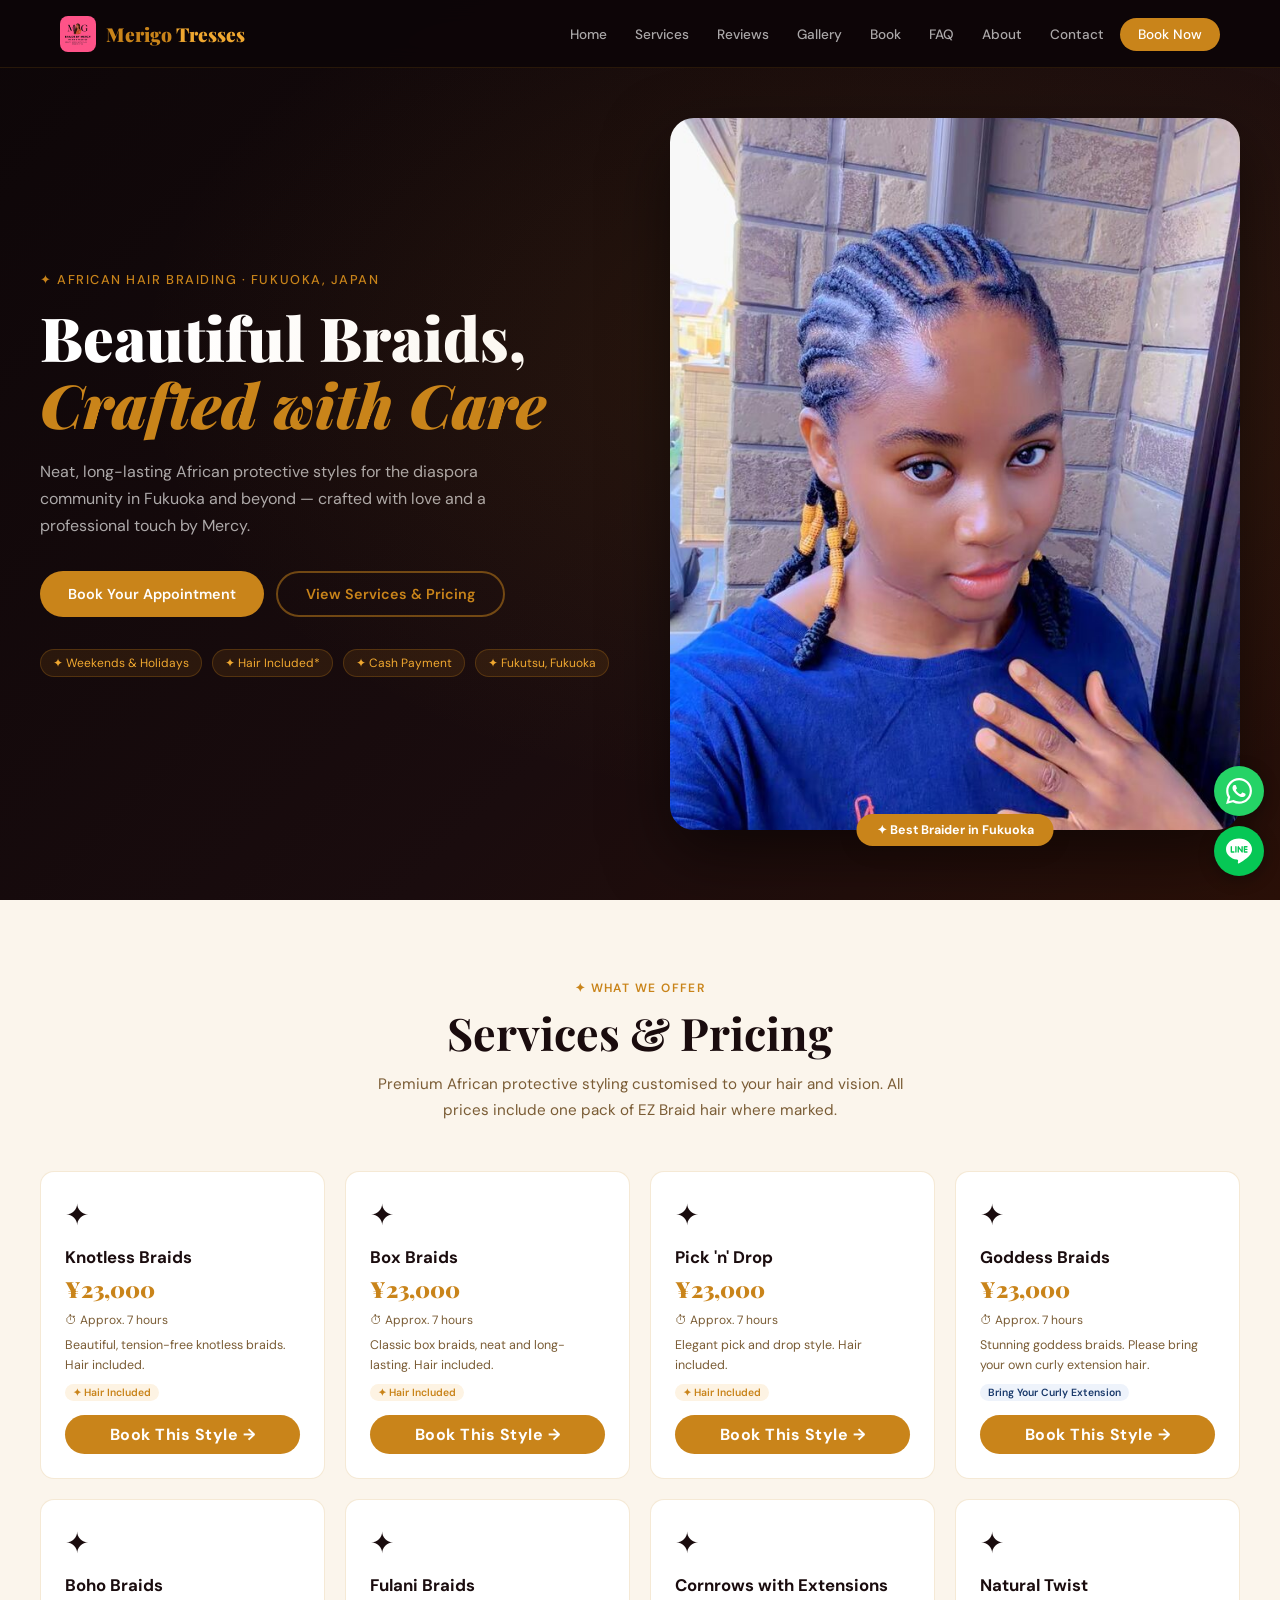
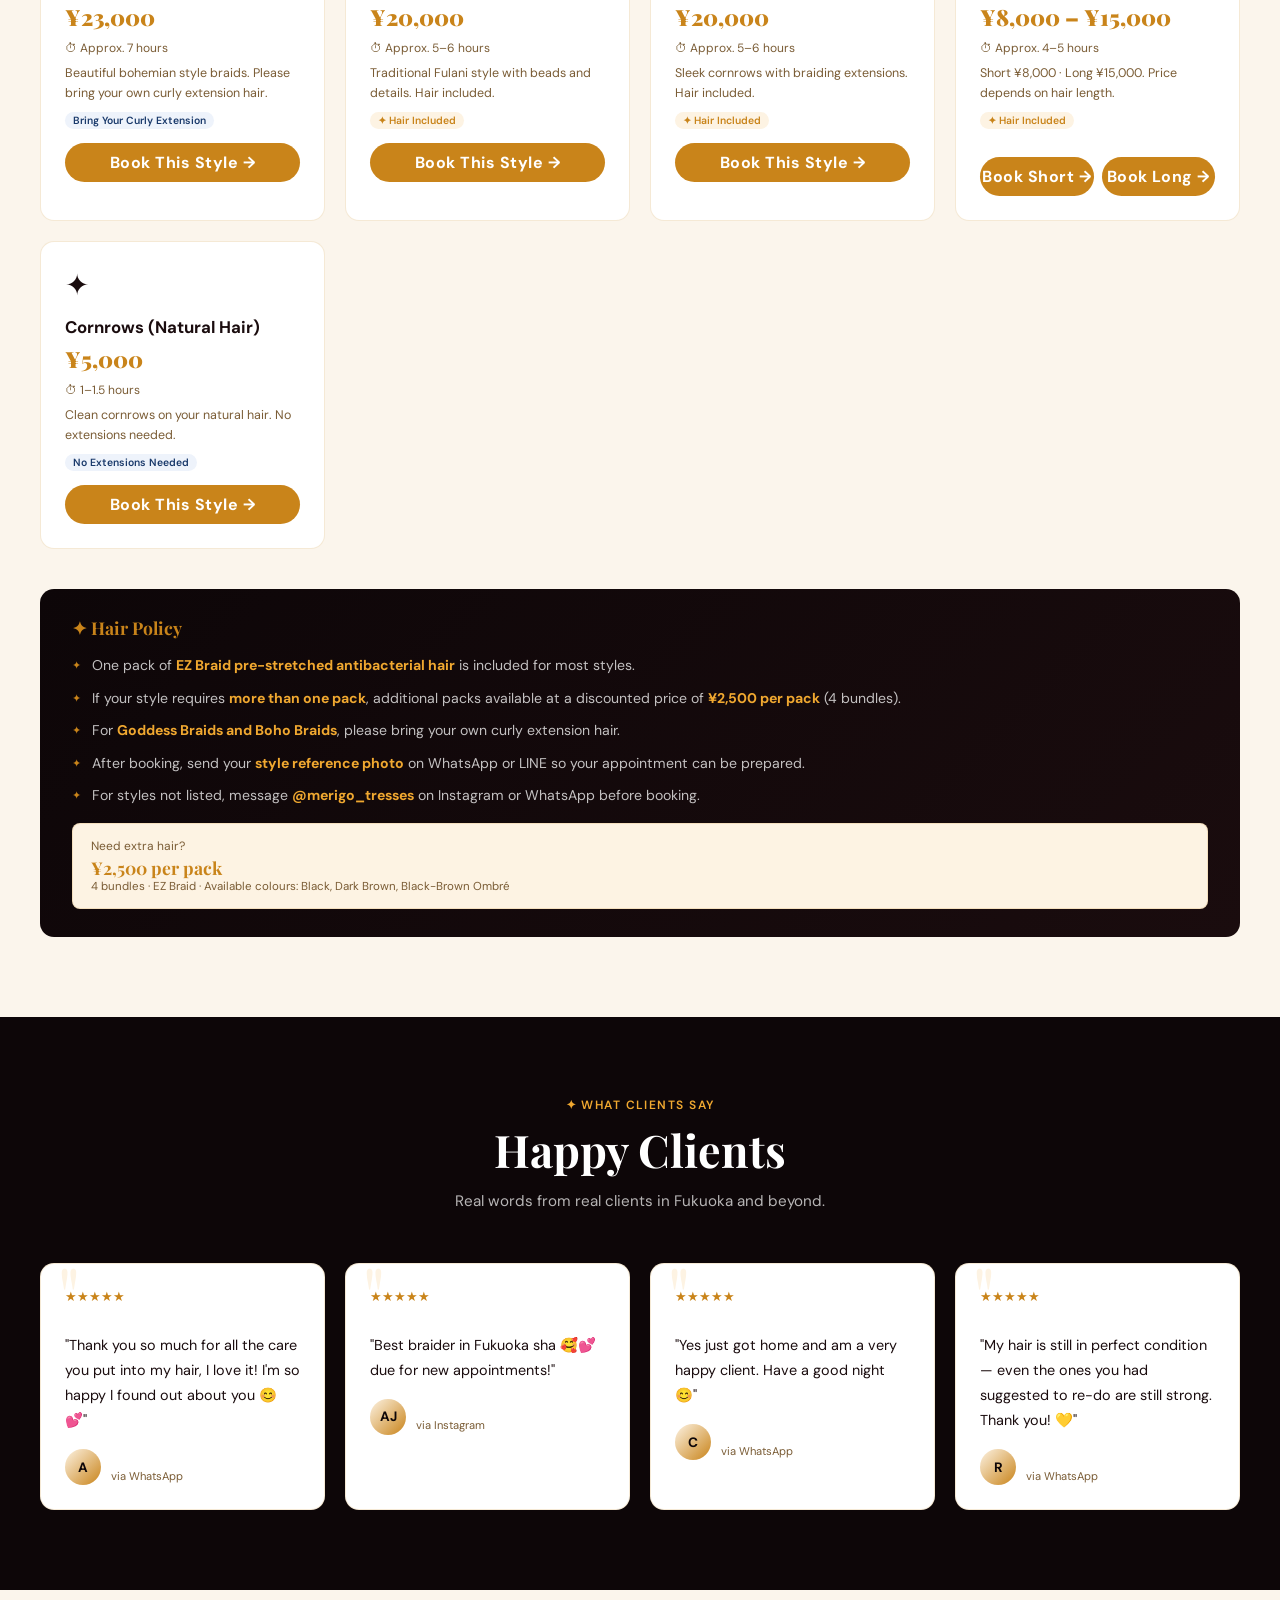
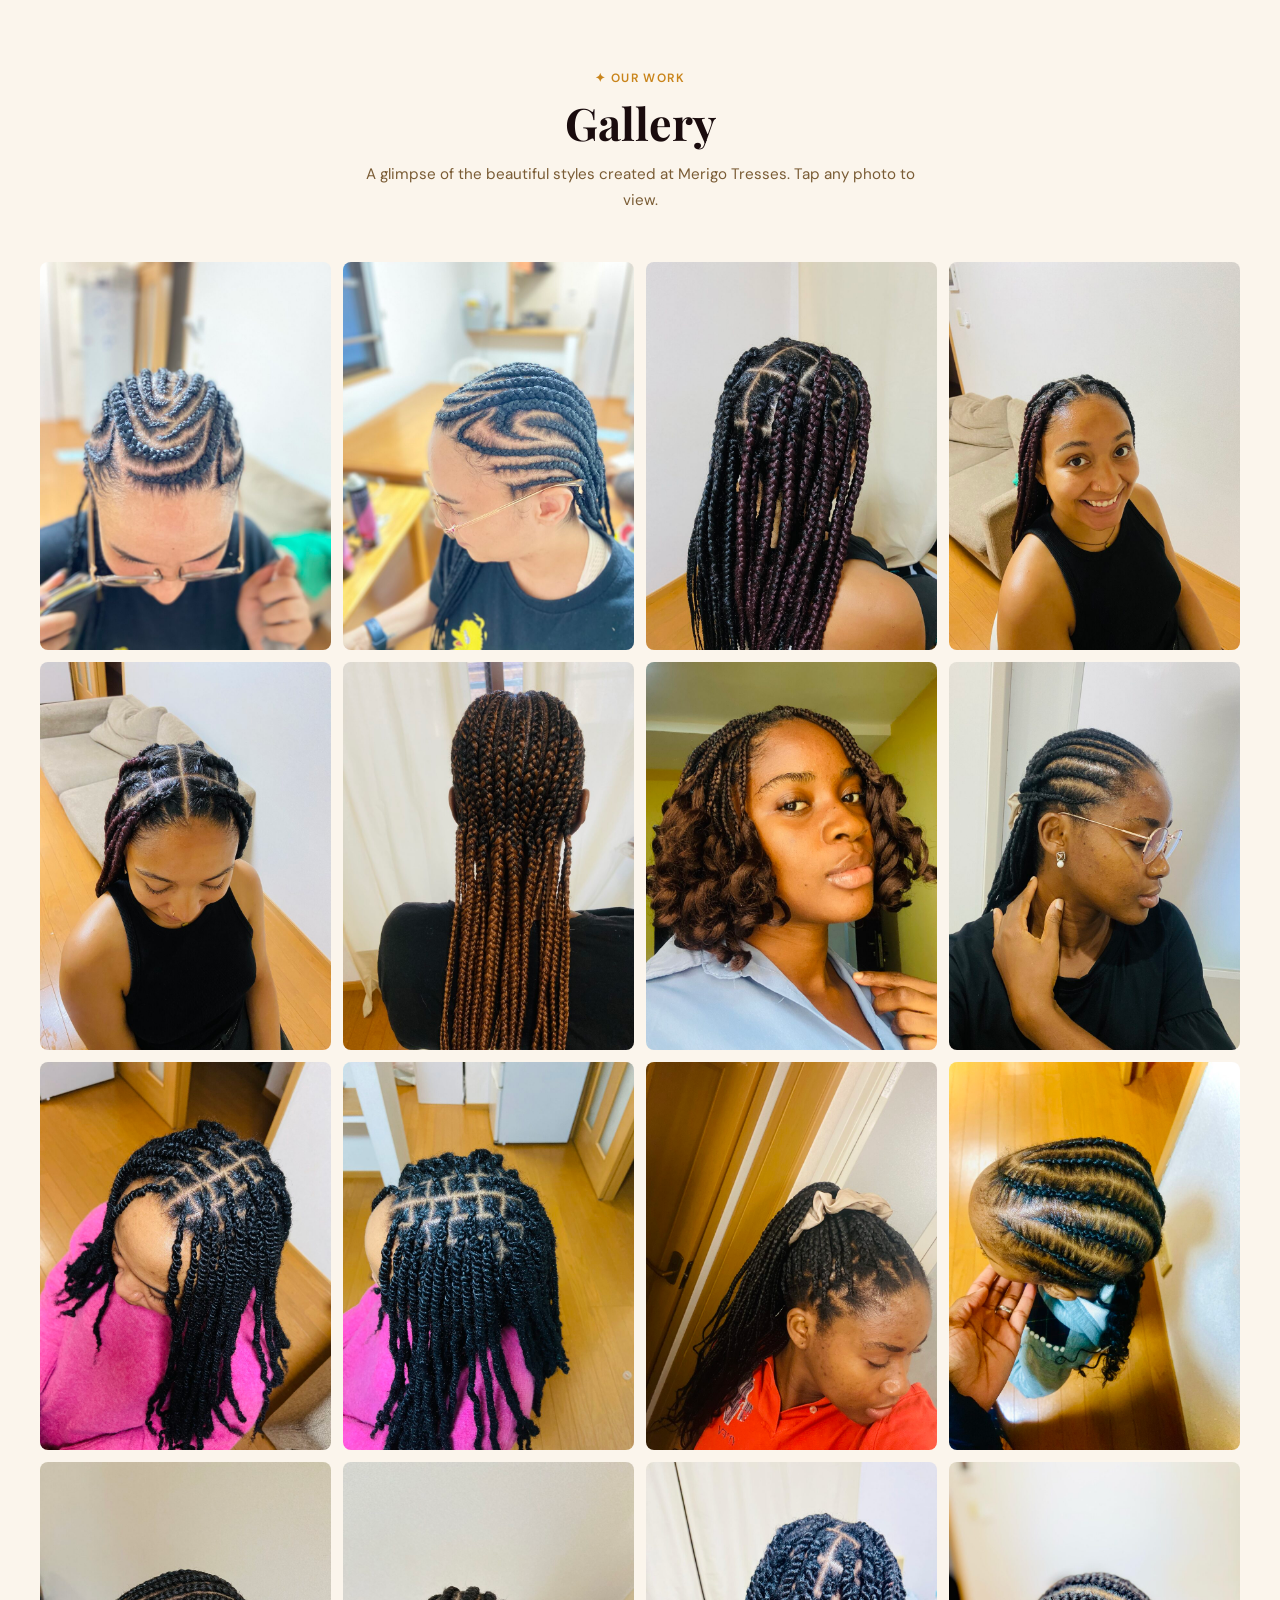
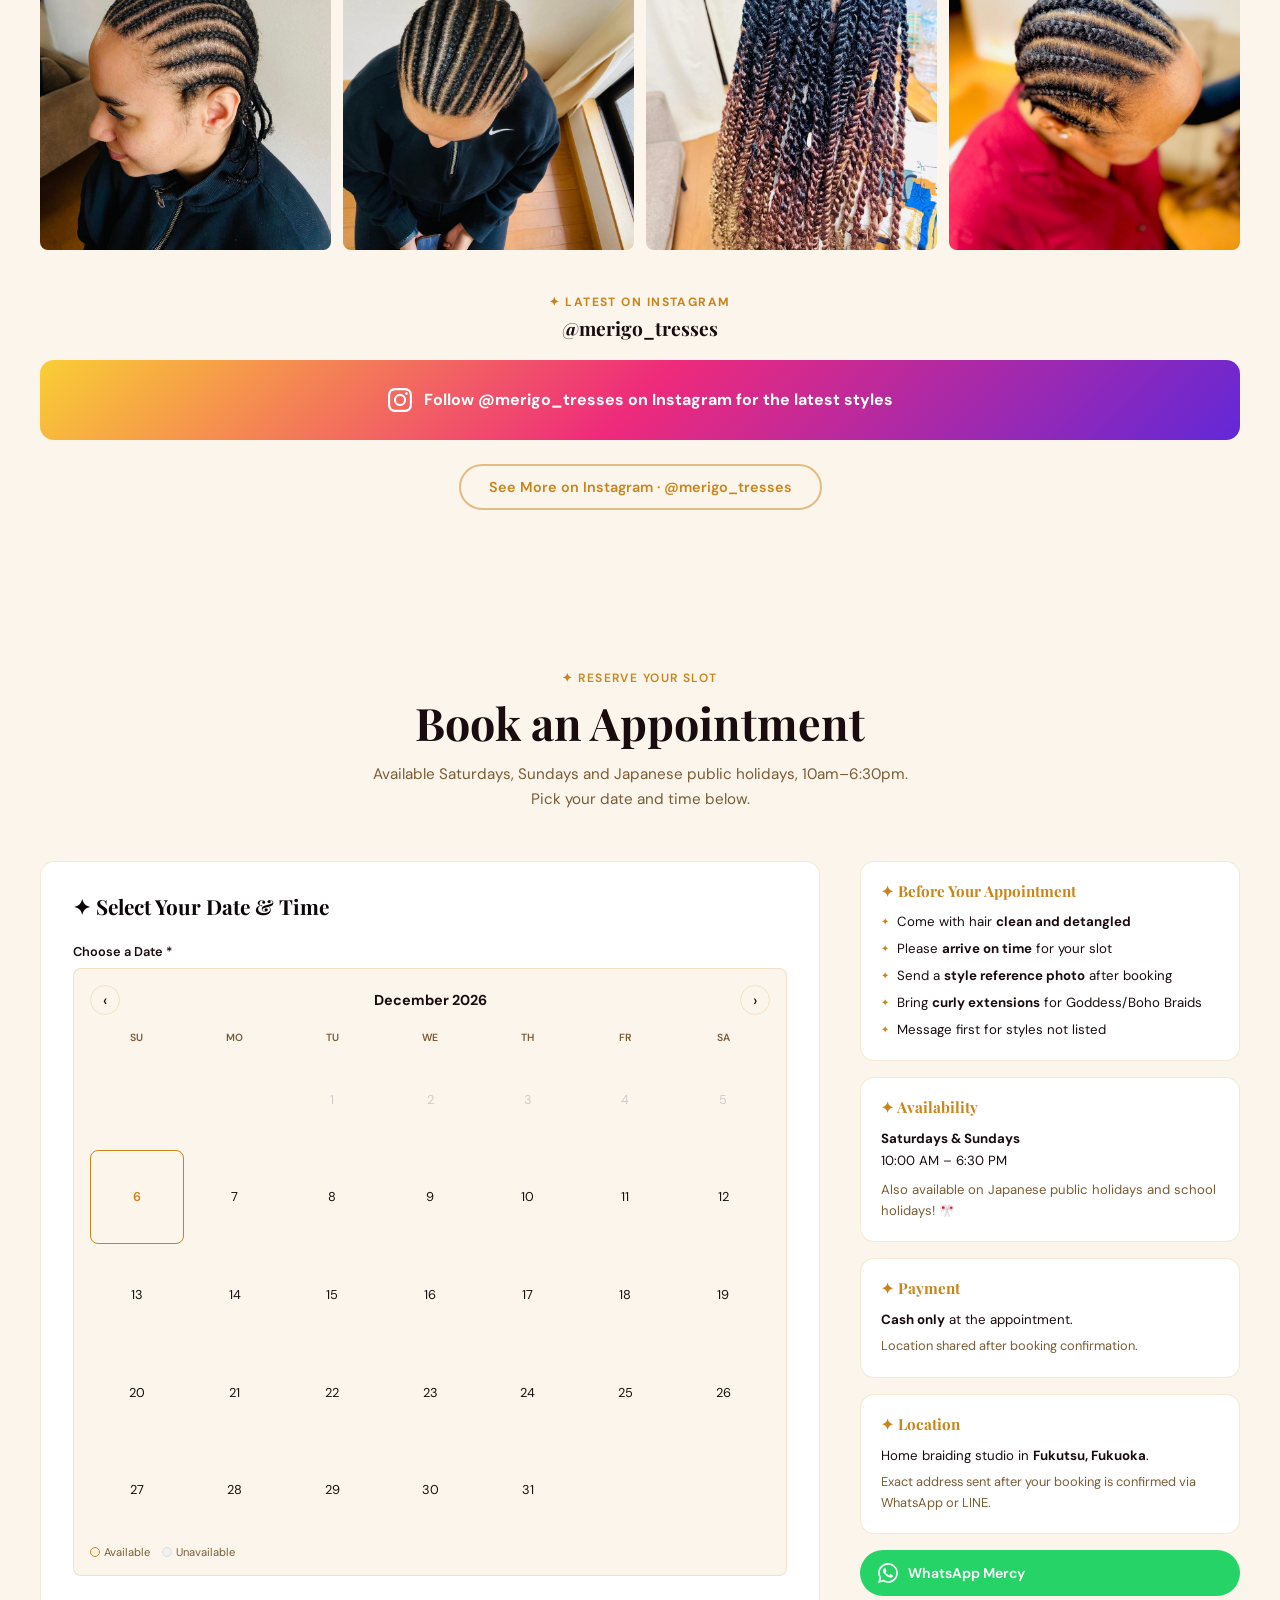
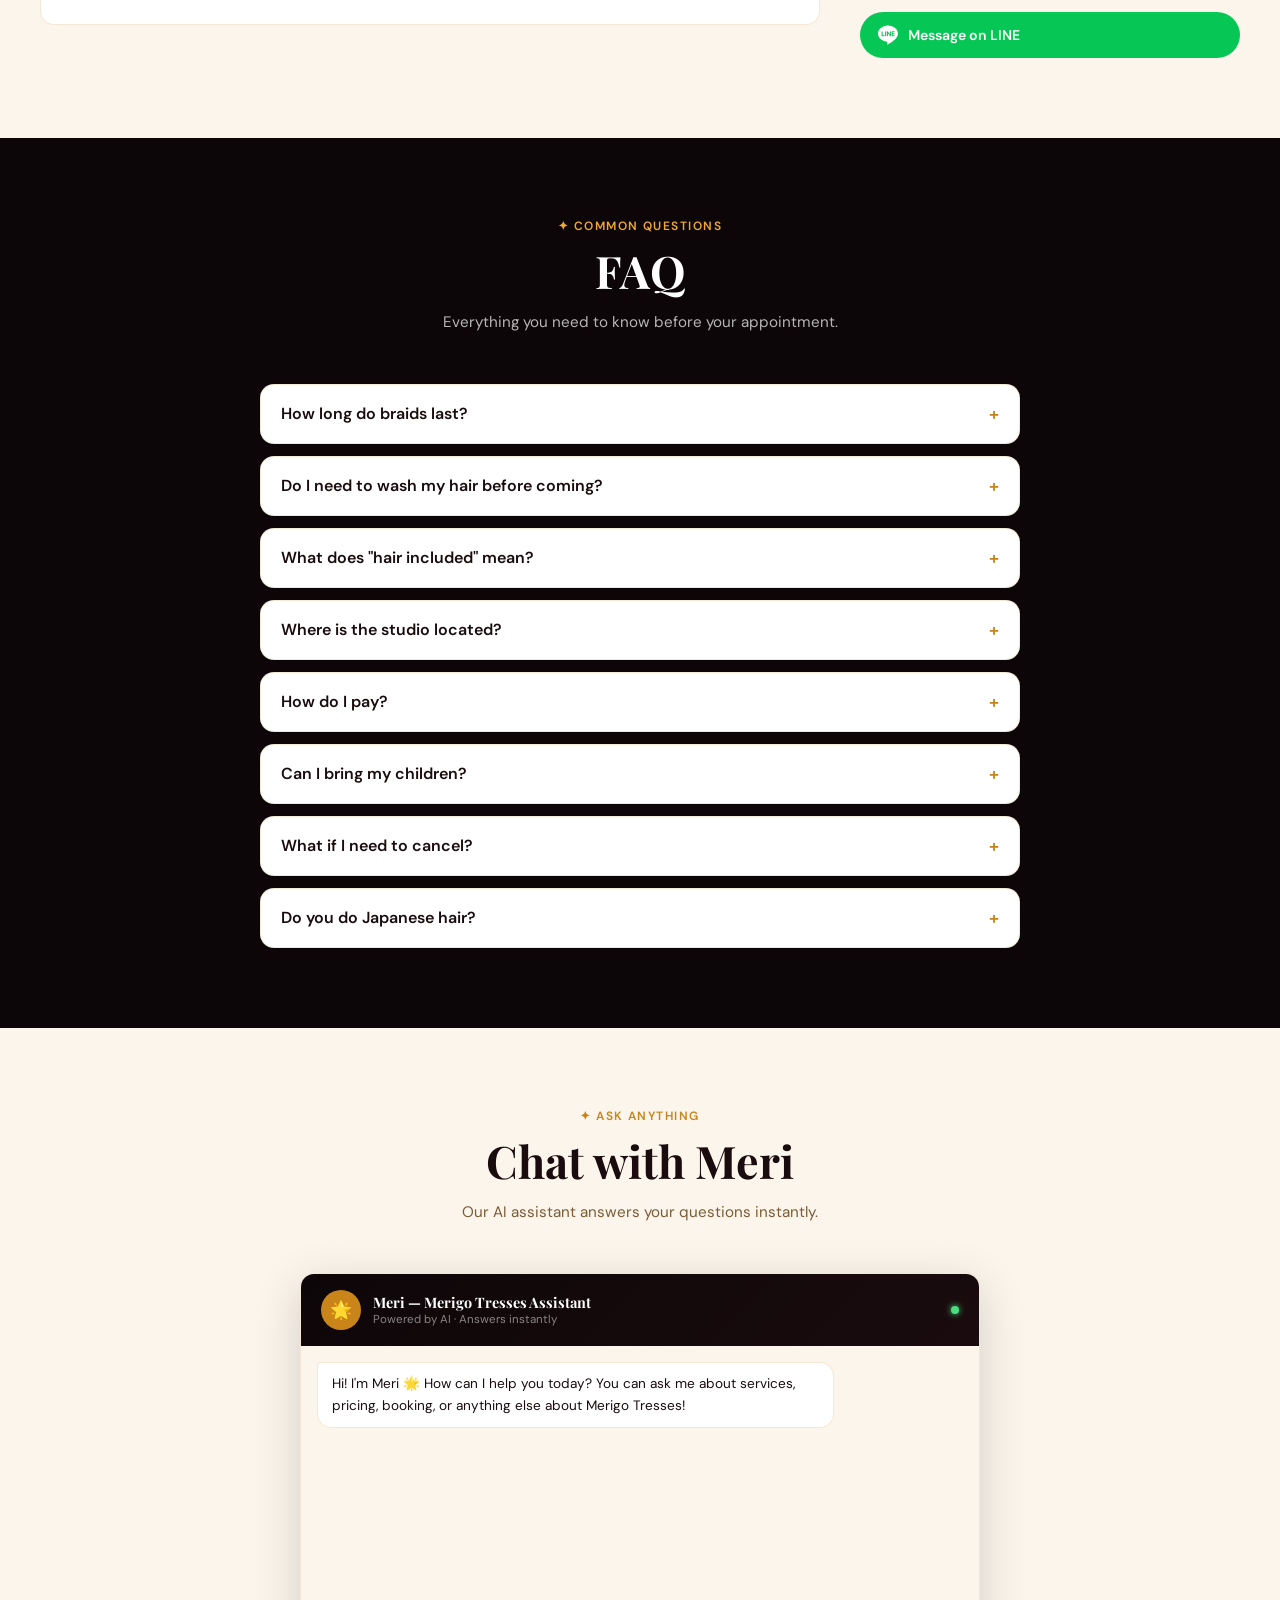
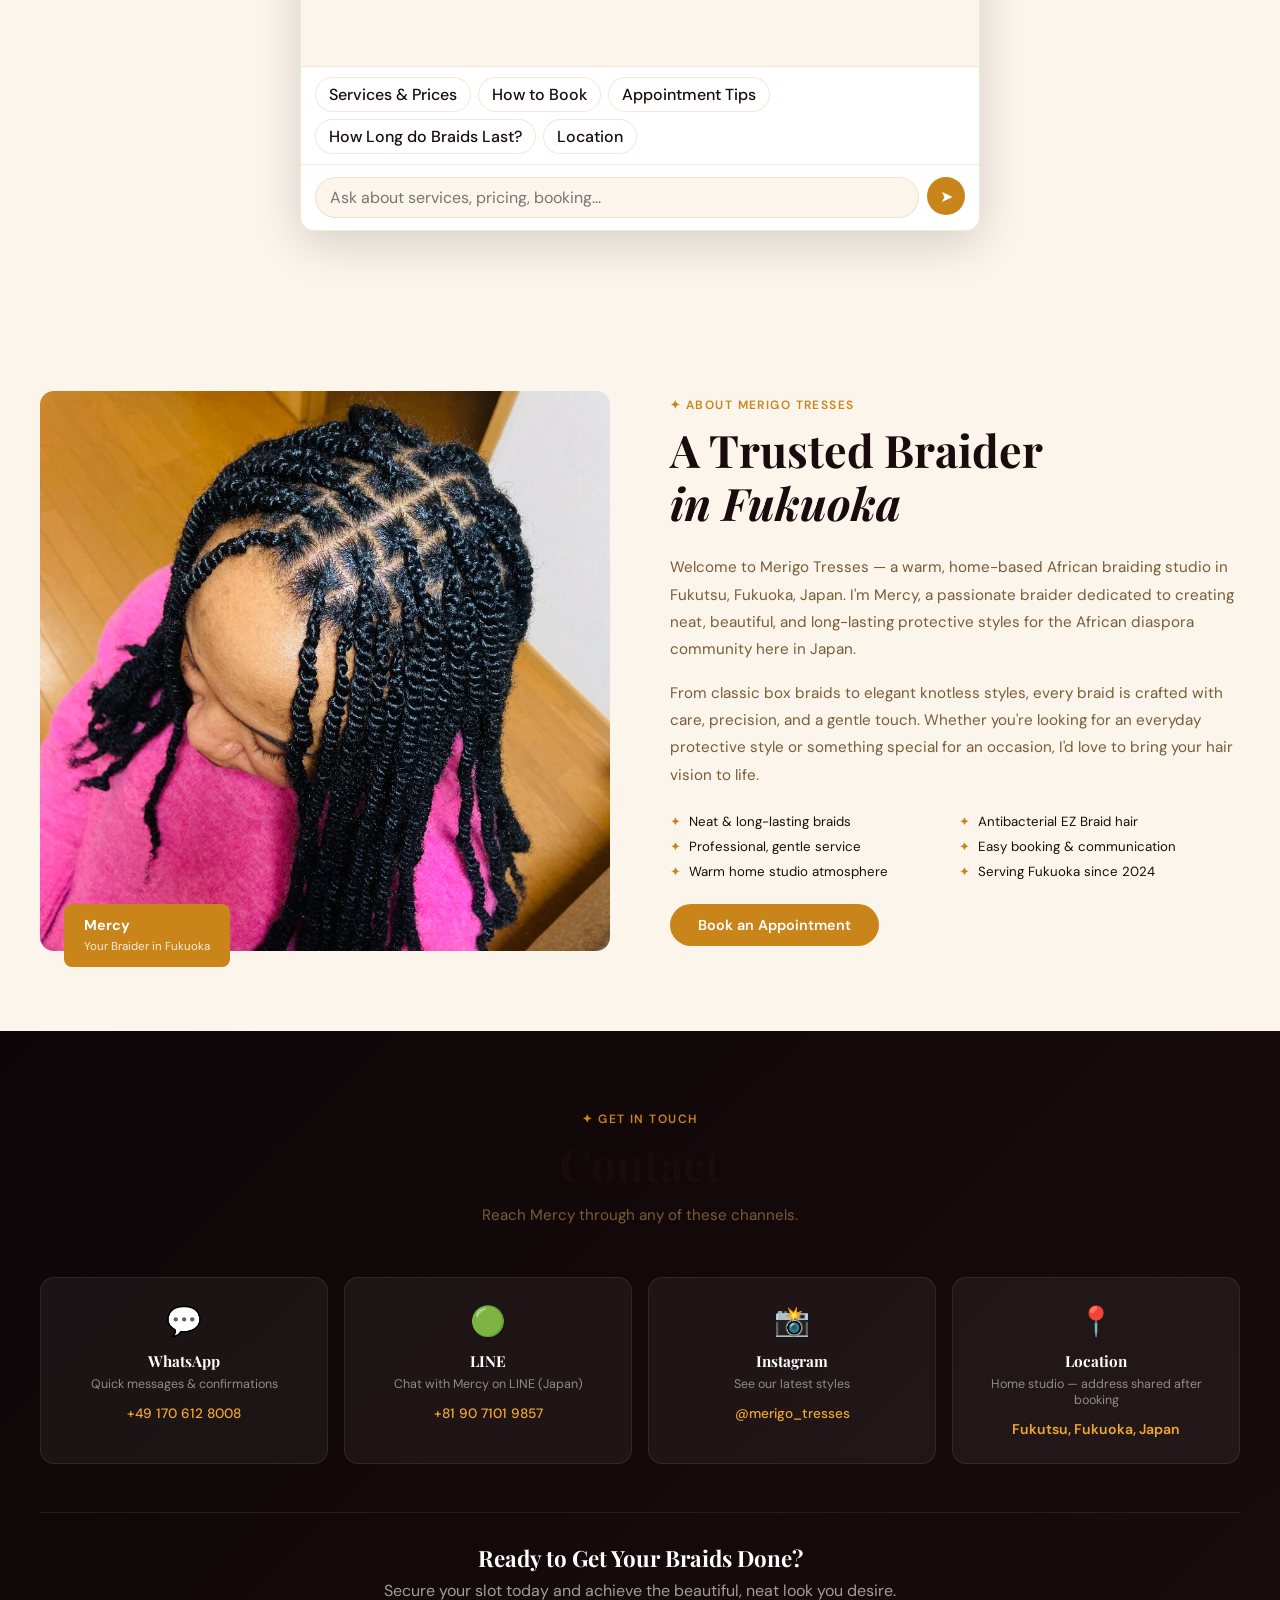
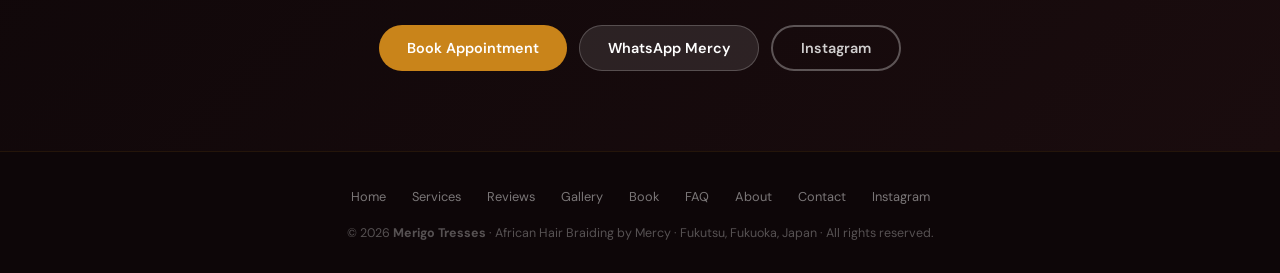
==== commit 8581dc85: "Add files via upload" ====
--- a/index.html
+++ b/index.html
@@ -148,6 +148,8 @@
 .service-card::before{content:'';position:absolute;top:0;left:0;right:0;height:3px;background:var(--gold);transform:scaleX(0);transition:transform .3s;transform-origin:left;}
 .service-card:hover{transform:translateY(-4px);box-shadow:var(--sh-lg);border-color:var(--gold);}
 .service-card:hover::before{transform:scaleX(1);}
+.service-book-btn{display:block;width:100%;margin-top:14px;padding:9px 0;background:var(--gold);color:#fff;border:none;border-radius:50px;font-size:.78rem;font-weight:700;cursor:pointer;font-family:'DM Sans',sans-serif;letter-spacing:.03em;transition:background .2s;}
+.service-book-btn:hover{background:var(--gold-d);}
 .service-icon{font-size:1.8rem;margin-bottom:12px;}
 .service-name{font-size:1.05rem;font-weight:700;margin-bottom:6px;}
 .service-price{font-size:1.4rem;font-weight:900;color:var(--gold);font-family:'Playfair Display',serif;margin-bottom:8px;}
@@ -446,6 +448,7 @@
         <div class="service-duration">⏱ Approx. 7 hours</div>
         <div class="service-includes">Beautiful, tension-free knotless braids. Hair included.</div>
         <span class="service-badge badge-included">✦ Hair Included</span>
+        <button class="service-book-btn" onclick="bookService('Knotless Braids|23000|7hrs')">Book This Style →</button>
       </div>
 
       <div class="service-card">
@@ -455,6 +458,7 @@
         <div class="service-duration">⏱ Approx. 7 hours</div>
         <div class="service-includes">Classic box braids, neat and long-lasting. Hair included.</div>
         <span class="service-badge badge-included">✦ Hair Included</span>
+        <button class="service-book-btn" onclick="bookService('Box Braids|23000|7hrs')">Book This Style →</button>
       </div>
 
       <div class="service-card">
@@ -464,6 +468,7 @@
         <div class="service-duration">⏱ Approx. 7 hours</div>
         <div class="service-includes">Elegant pick and drop style. Hair included.</div>
         <span class="service-badge badge-included">✦ Hair Included</span>
+        <button class="service-book-btn" onclick="bookService('Pick n Drop|23000|7hrs')">Book This Style →</button>
       </div>
 
       <div class="service-card">
@@ -473,6 +478,7 @@
         <div class="service-duration">⏱ Approx. 7 hours</div>
         <div class="service-includes">Stunning goddess braids. Please bring your own curly extension hair.</div>
         <span class="service-badge badge-own">Bring Your Curly Extension</span>
+        <button class="service-book-btn" onclick="bookService('Goddess Braids|23000|7hrs')">Book This Style →</button>
       </div>
 
       <div class="service-card">
@@ -482,6 +488,7 @@
         <div class="service-duration">⏱ Approx. 7 hours</div>
         <div class="service-includes">Beautiful bohemian style braids. Please bring your own curly extension hair.</div>
         <span class="service-badge badge-own">Bring Your Curly Extension</span>
+        <button class="service-book-btn" onclick="bookService('Boho Braids|23000|7hrs')">Book This Style →</button>
       </div>
 
       <div class="service-card">
@@ -491,6 +498,7 @@
         <div class="service-duration">⏱ Approx. 5–6 hours</div>
         <div class="service-includes">Traditional Fulani style with beads and details. Hair included.</div>
         <span class="service-badge badge-included">✦ Hair Included</span>
+        <button class="service-book-btn" onclick="bookService('Fulani Braids|20000|5-6hrs')">Book This Style →</button>
       </div>
 
       <div class="service-card">
@@ -500,6 +508,7 @@
         <div class="service-duration">⏱ Approx. 5–6 hours</div>
         <div class="service-includes">Sleek cornrows with braiding extensions. Hair included.</div>
         <span class="service-badge badge-included">✦ Hair Included</span>
+        <button class="service-book-btn" onclick="bookService('Cornrows with Extensions|20000|5-6hrs')">Book This Style →</button>
       </div>
 
       <div class="service-card">
@@ -509,6 +518,10 @@
         <div class="service-duration">⏱ Approx. 4–5 hours</div>
         <div class="service-includes">Short ¥8,000 · Long ¥15,000. Price depends on hair length.</div>
         <span class="service-badge badge-included">✦ Hair Included</span>
+        <div style="display:flex;gap:8px;margin-top:14px;">
+          <button class="service-book-btn" style="flex:1;" onclick="bookService('Natural Twist Short|8000|4-5hrs')">Book Short →</button>
+          <button class="service-book-btn" style="flex:1;" onclick="bookService('Natural Twist Long|15000|4-5hrs')">Book Long →</button>
+        </div>
       </div>
 
       <div class="service-card">
@@ -518,6 +531,7 @@
         <div class="service-duration">⏱ 1–1.5 hours</div>
         <div class="service-includes">Clean cornrows on your natural hair. No extensions needed.</div>
         <span class="service-badge badge-own">No Extensions Needed</span>
+        <button class="service-book-btn" onclick="bookService('Cornrows Natural Hair|5000|1-1.5hrs')">Book This Style →</button>
       </div>
 
     </div>
@@ -613,6 +627,24 @@
       <p class="section-sub">A glimpse of the beautiful styles created at Merigo Tresses. Tap any photo to view.</p>
     </div>
     <div class="gallery-grid" id="galleryGrid"></div>
+    
+    <!-- INSTAGRAM LIVE FEED -->
+    <div style="margin-top:40px;">
+      <div style="text-align:center;margin-bottom:20px;">
+        <span style="font-size:.75rem;letter-spacing:.12em;text-transform:uppercase;color:var(--gold);font-weight:700;">✦ Latest on Instagram</span>
+        <h3 style="font-size:1.2rem;margin:6px 0 0;color:var(--text);">@merigo_tresses</h3>
+      </div>
+      <!-- EmbedSocial / Elfsight Instagram widget — free tier -->
+      <div id="instagramFeed" style="display:grid;grid-template-columns:repeat(4,1fr);gap:10px;">
+        <!-- Fallback: show Instagram profile link beautifully if embed unavailable -->
+        <a href="https://instagram.com/merigo_tresses" target="_blank" rel="noopener"
+           style="grid-column:1/-1;display:flex;align-items:center;justify-content:center;gap:12px;padding:28px;background:linear-gradient(135deg,#f9ce34,#ee2a7b,#6228d7);border-radius:var(--r);color:#fff;text-decoration:none;font-weight:700;font-size:1rem;">
+          <svg width="24" height="24" viewBox="0 0 24 24" fill="white"><path d="M12 2.163c3.204 0 3.584.012 4.85.07 3.252.148 4.771 1.691 4.919 4.919.058 1.265.069 1.645.069 4.849 0 3.205-.012 3.584-.069 4.849-.149 3.225-1.664 4.771-4.919 4.919-1.266.058-1.644.07-4.85.07-3.204 0-3.584-.012-4.849-.07-3.26-.149-4.771-1.699-4.919-4.92-.058-1.265-.07-1.644-.07-4.849 0-3.204.013-3.583.07-4.849.149-3.227 1.664-4.771 4.919-4.919 1.266-.057 1.645-.069 4.849-.069zM12 0C8.741 0 8.333.014 7.053.072 2.695.272.273 2.69.073 7.052.014 8.333 0 8.741 0 12c0 3.259.014 3.668.072 4.948.2 4.358 2.618 6.78 6.98 6.98C8.333 23.986 8.741 24 12 24c3.259 0 3.668-.014 4.948-.072 4.354-.2 6.782-2.618 6.979-6.98.059-1.28.073-1.689.073-4.948 0-3.259-.014-3.667-.072-4.947-.196-4.354-2.617-6.78-6.979-6.98C15.668.014 15.259 0 12 0zm0 5.838a6.162 6.162 0 100 12.324 6.162 6.162 0 000-12.324zM12 16a4 4 0 110-8 4 4 0 010 8zm6.406-11.845a1.44 1.44 0 100 2.881 1.44 1.44 0 000-2.881z"/></svg>
+          Follow @merigo_tresses on Instagram for the latest styles
+        </a>
+      </div>
+    </div>
+
     <div style="text-align:center;margin-top:24px">
       <a href="https://instagram.com/merigo_tresses" target="_blank" rel="noopener" class="btn btn-outline">
         See More on Instagram · @merigo_tresses
@@ -1029,79 +1061,15 @@
 let selectedDate = null;
 let selectedTime = null;
 let calendarDate = new Date();
-let blockedDates = []; // whole-day blocks, fetched from Supabase on load
-let bookedSlots = {}; // { 'YYYY-MM-DD': [{time, service, durationHrs}] }
+let blockedDates = [];
+let bookedSlots = {}; // { 'YYYY-MM-DD': true } — one booking blocks the whole day
 
 // ── AVAILABLE SLOTS ──
 const ALL_SLOTS = ['10:00','11:00','12:00','13:00','14:30','15:30','16:30'];
 
-// ── SERVICE DURATIONS & RULES ──
-// Short services: allow up to MAX_SHORT_PER_DAY clients per day, slot-based blocking
-// Long services: block the whole day when any slot is booked
-const SERVICE_DURATIONS = {
-  'Knotless Braids': 7,
-  'Box Braids': 7,
-  'Pick \'n\' Drop': 7,
-  'Goddess Braids': 7,
-  'Boho Braids': 7,
-  'Fulani Braids': 5.5,
-  'Cornrows with Extensions': 5.5,
-  'Natural Twist Short': 4.5,
-  'Natural Twist Long': 4.5,
-  'Cornrows Natural Hair': 1.25,
-};
-const SHORT_SERVICES = ['Cornrows Natural Hair', 'Natural Twist Short', 'Natural Twist Long'];
-const MAX_SHORT_PER_DAY = 2;
-const LONG_SERVICE_THRESHOLD = 5; // hours — anything >= this blocks the whole day
-
-function slotToMinutes(slot) {
-  const [h, m] = slot.split(':').map(Number);
-  return h * 60 + m;
-}
-
-// Returns array of slots that would be blocked if a service of durationHrs starts at startSlot
-function getSlotsBlockedByBooking(startSlot, durationHrs) {
-  const startMins = slotToMinutes(startSlot);
-  const endMins = startMins + durationHrs * 60;
-  return ALL_SLOTS.filter(slot => {
-    const slotMins = slotToMinutes(slot);
-    return slotMins >= startMins && slotMins < endMins;
-  });
-}
-
-// Given all bookings for a date, return which slots are unavailable for a new booking
-function getUnavailableSlots(dateBookings) {
-  const unavailable = new Set();
-
-  // Check if any long service is booked — if so, block everything
-  const hasLongBooking = dateBookings.some(b => (SERVICE_DURATIONS[b.service] || 2) >= LONG_SERVICE_THRESHOLD);
-  if (hasLongBooking) {
-    ALL_SLOTS.forEach(s => unavailable.add(s));
-    return unavailable;
-  }
-
-  // Short services: block overlapping slots for each booking
-  dateBookings.forEach(b => {
-    const dur = SERVICE_DURATIONS[b.service] || 2;
-    getSlotsBlockedByBooking(b.time, dur).forEach(s => unavailable.add(s));
-  });
-
-  // If max short clients reached, block all remaining slots
-  if (dateBookings.length >= MAX_SHORT_PER_DAY) {
-    ALL_SLOTS.forEach(s => unavailable.add(s));
-  }
-
-  return unavailable;
-}
-
-// When a NEW booking is being made, also check if the chosen service would
-// conflict with a slot already taken (e.g. 4.5hr service starting at 13:00
-// would overlap with a 14:30 booking)
-function wouldNewBookingConflict(dateBookings, newSlot, newService) {
-  const newDur = SERVICE_DURATIONS[newService] || 2;
-  const newBlocked = new Set(getSlotsBlockedByBooking(newSlot, newDur));
-  // Check if any existing booking's slot falls inside the new booking's window
-  return dateBookings.some(b => newBlocked.has(b.time));
+// ── ONE CLIENT PER DAY ──
+function isDayFullyBooked(dateStr) {
+  return !!bookedSlots[dateStr];
 }
 
 // ── WORKING DAYS: every day is bookable by default; admin closes specific dates ──
@@ -1216,6 +1184,9 @@
       el.className = 'cal-day cal-disabled';
     } else if (!isWorkingDay(date)) {
       el.className = 'cal-day cal-disabled';
+    } else if (isDayFullyBooked(dateStr)) {
+      el.className = 'cal-day cal-disabled';
+      el.title = 'Fully booked';
     } else {
       el.className = 'cal-day cal-available';
       if (dateStr === todayStr) el.classList.add('cal-today');
@@ -1241,22 +1212,24 @@
   const d = new Date(dateStr + 'T00:00:00');
   label.textContent = d.toLocaleDateString('en', {weekday:'long', month:'long', day:'numeric'});
 
-  const dateBookings = bookedSlots[dateStr] || [];
-  const unavailable = getUnavailableSlots(dateBookings);
-
   const grid = document.getElementById('slotsGrid');
+
+  // One client per day — if any booking exists, show all slots as taken
+  if (isDayFullyBooked(dateStr)) {
+    grid.innerHTML = '<div class="no-slots" style="grid-column:1/-1;text-align:center;padding:20px;color:var(--muted);font-size:.9rem;">This day is fully booked. Please choose another date.</div>';
+    return;
+  }
+
   grid.innerHTML = '<div class="no-slots">Checking availability...</div>';
-
   const overrides = await fetchSlotOverrides(dateStr);
   grid.innerHTML = '';
 
   ALL_SLOTS.forEach(slot => {
     const closedByAdmin = overrides.hasOwnProperty(slot) && overrides[slot] === false;
-    const isTaken = unavailable.has(slot) || closedByAdmin;
     const btn = document.createElement('button');
     btn.type = 'button';
     btn.textContent = slot;
-    if (isTaken) {
+    if (closedByAdmin) {
       btn.className = 'slot-btn slot-taken';
       btn.disabled = true;
     } else {
@@ -1302,11 +1275,8 @@
   btn.disabled = true;
   btn.textContent = 'Sending...';
 
-  // Block slot locally immediately so it shows as taken right away
-  if (!bookedSlots[selectedDate]) bookedSlots[selectedDate] = [];
-  if (!bookedSlots[selectedDate].some(x => x.time === selectedTime)) {
-    bookedSlots[selectedDate].push({ time: selectedTime, service: svcName });
-  }
+  // Block entire day locally immediately
+  bookedSlots[selectedDate] = true;
   const hairLength = document.getElementById('hairLength').value;
   const notes = document.getElementById('notes').value;
 
@@ -1453,18 +1423,30 @@
 // ── FETCH BOOKED SLOTS FROM SUPABASE ──
 async function fetchBookedSlots() {
   try {
-    const res = await fetch(`${SUPABASE_URL}/rest/v1/website_bookings?status=in.(pending,confirmed)&select=appt_date,appt_time,service`, {
+    const res = await fetch(`${SUPABASE_URL}/rest/v1/website_bookings?status=in.(pending,confirmed)&select=appt_date`, {
       headers: { 'apikey': SUPABASE_KEY, 'Authorization': `Bearer ${SUPABASE_KEY}` }
     });
     const data = await res.json();
     if (Array.isArray(data)) {
-      data.forEach(b => {
-        if (!bookedSlots[b.appt_date]) bookedSlots[b.appt_date] = [];
-        const already = bookedSlots[b.appt_date].some(x => x.time === b.appt_time);
-        if (!already) bookedSlots[b.appt_date].push({ time: b.appt_time, service: b.service });
-      });
+      data.forEach(b => { bookedSlots[b.appt_date] = true; });
     }
   } catch(e) { console.log('Using local slot data'); }
+}
+
+// ── BOOK SERVICE DIRECTLY FROM PRICING CARD ──
+function bookService(serviceValue) {
+  // Set the service in the booking form dropdown
+  const serviceSelect = document.getElementById('service');
+  if (serviceSelect) {
+    serviceSelect.value = serviceValue;
+  }
+  // Scroll to booking section smoothly
+  const bookSection = document.getElementById('book');
+  if (bookSection) {
+    bookSection.scrollIntoView({ behavior: 'smooth', block: 'start' });
+  } else {
+    document.querySelector('[id*="book"], [id*="Book"]')?.scrollIntoView({ behavior: 'smooth' });
+  }
 }
 
 // ── FAQ ──
